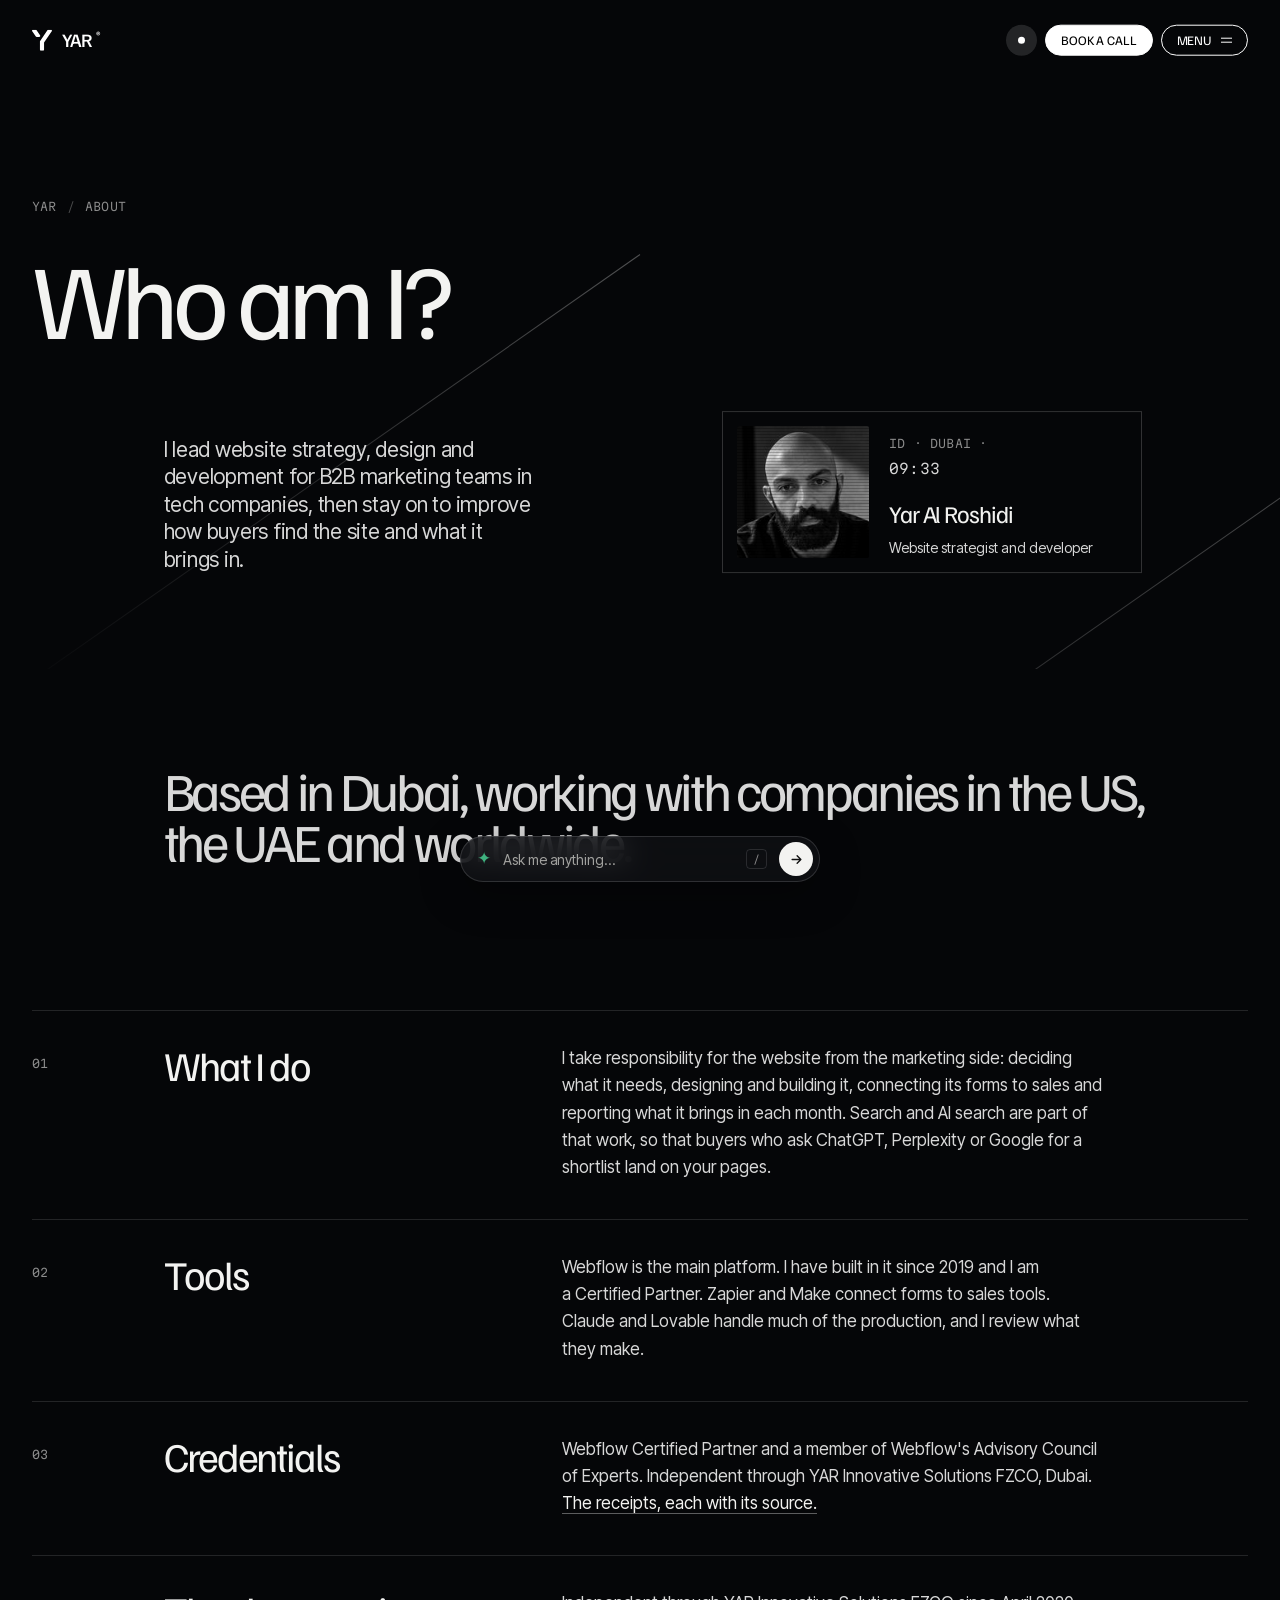
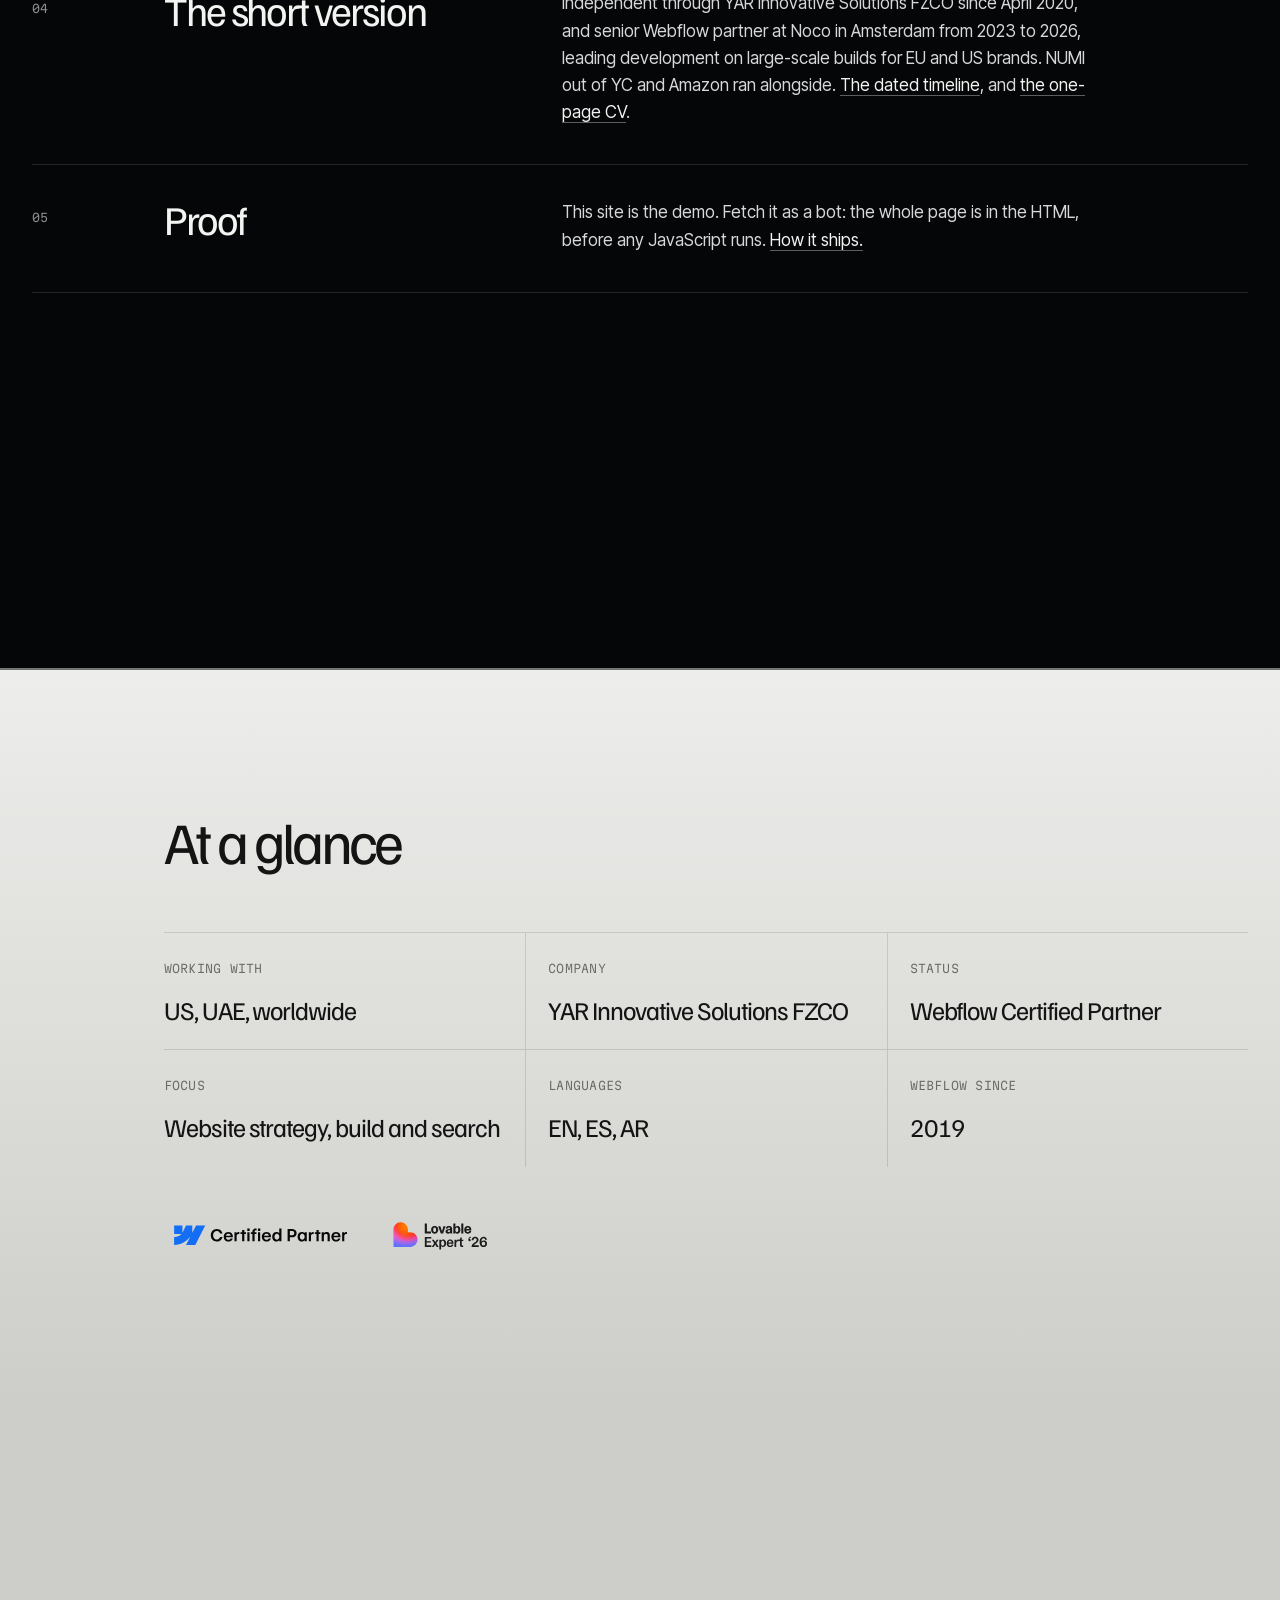
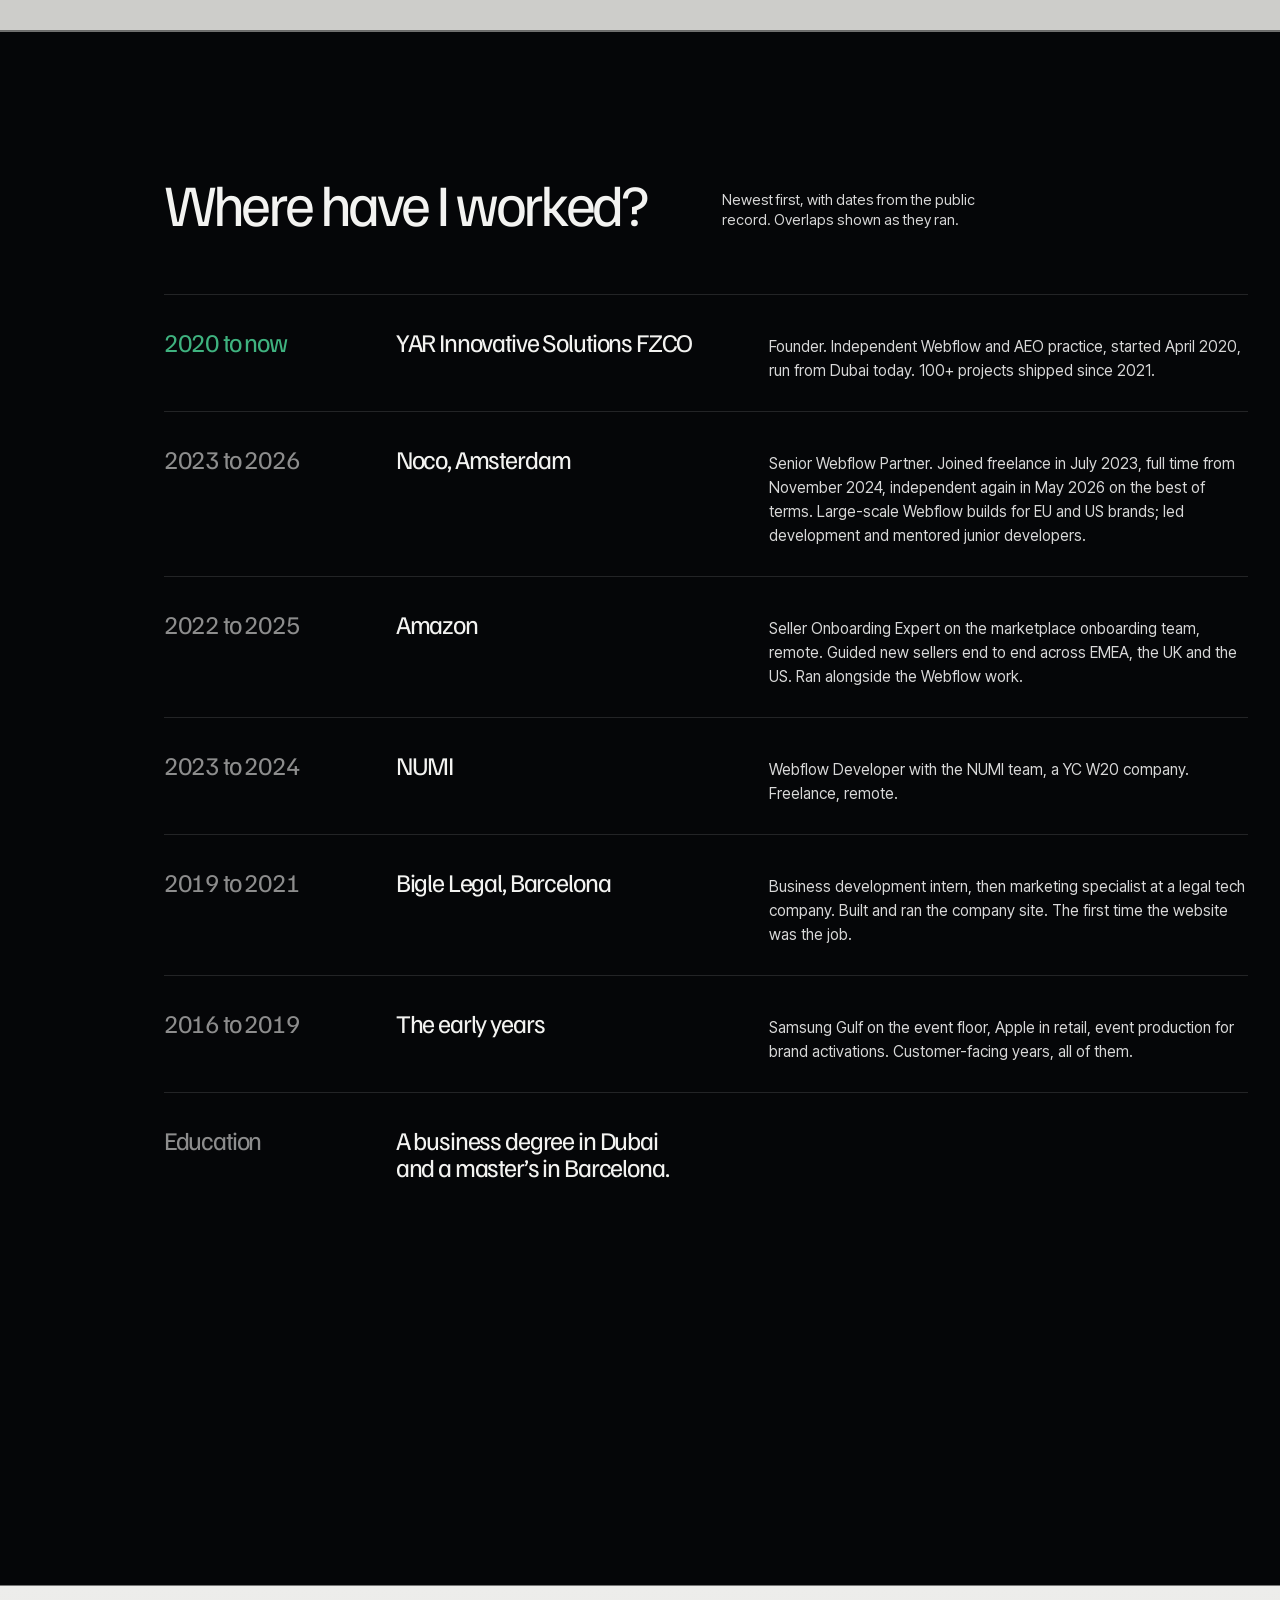
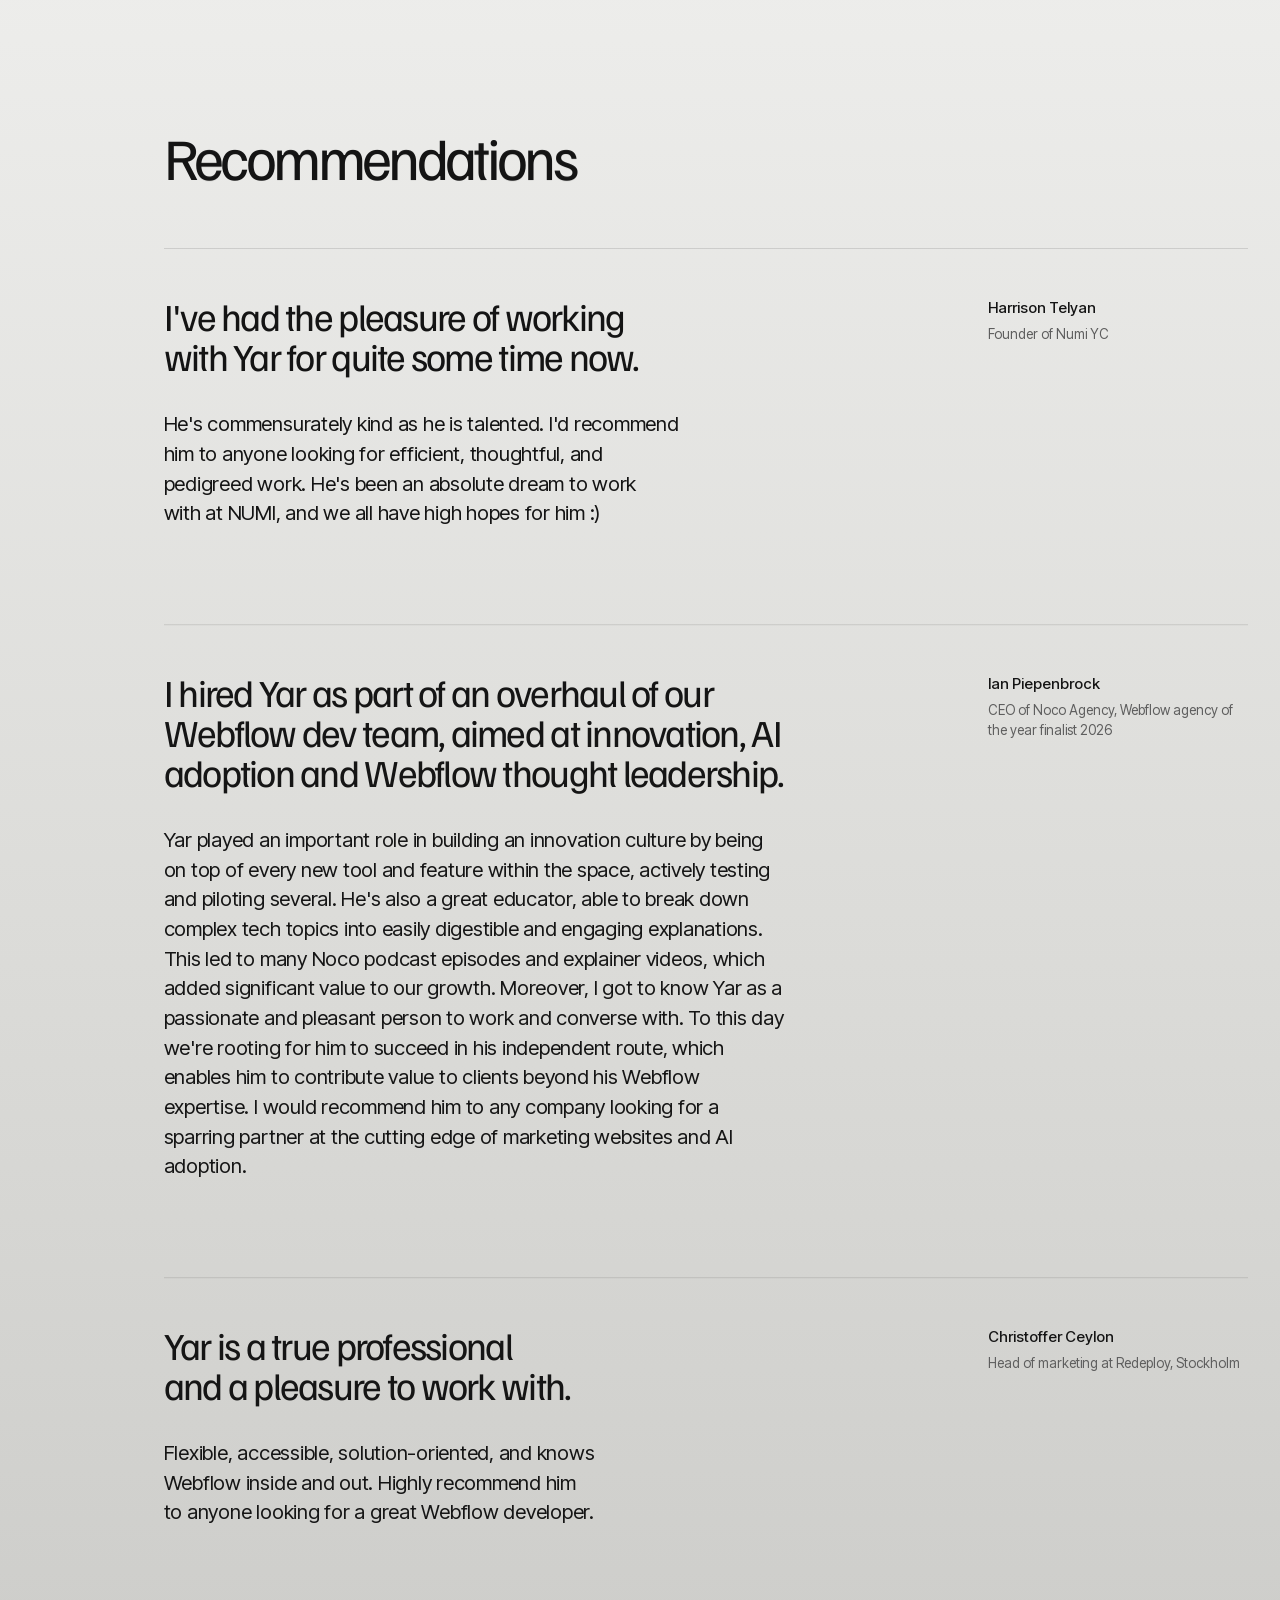
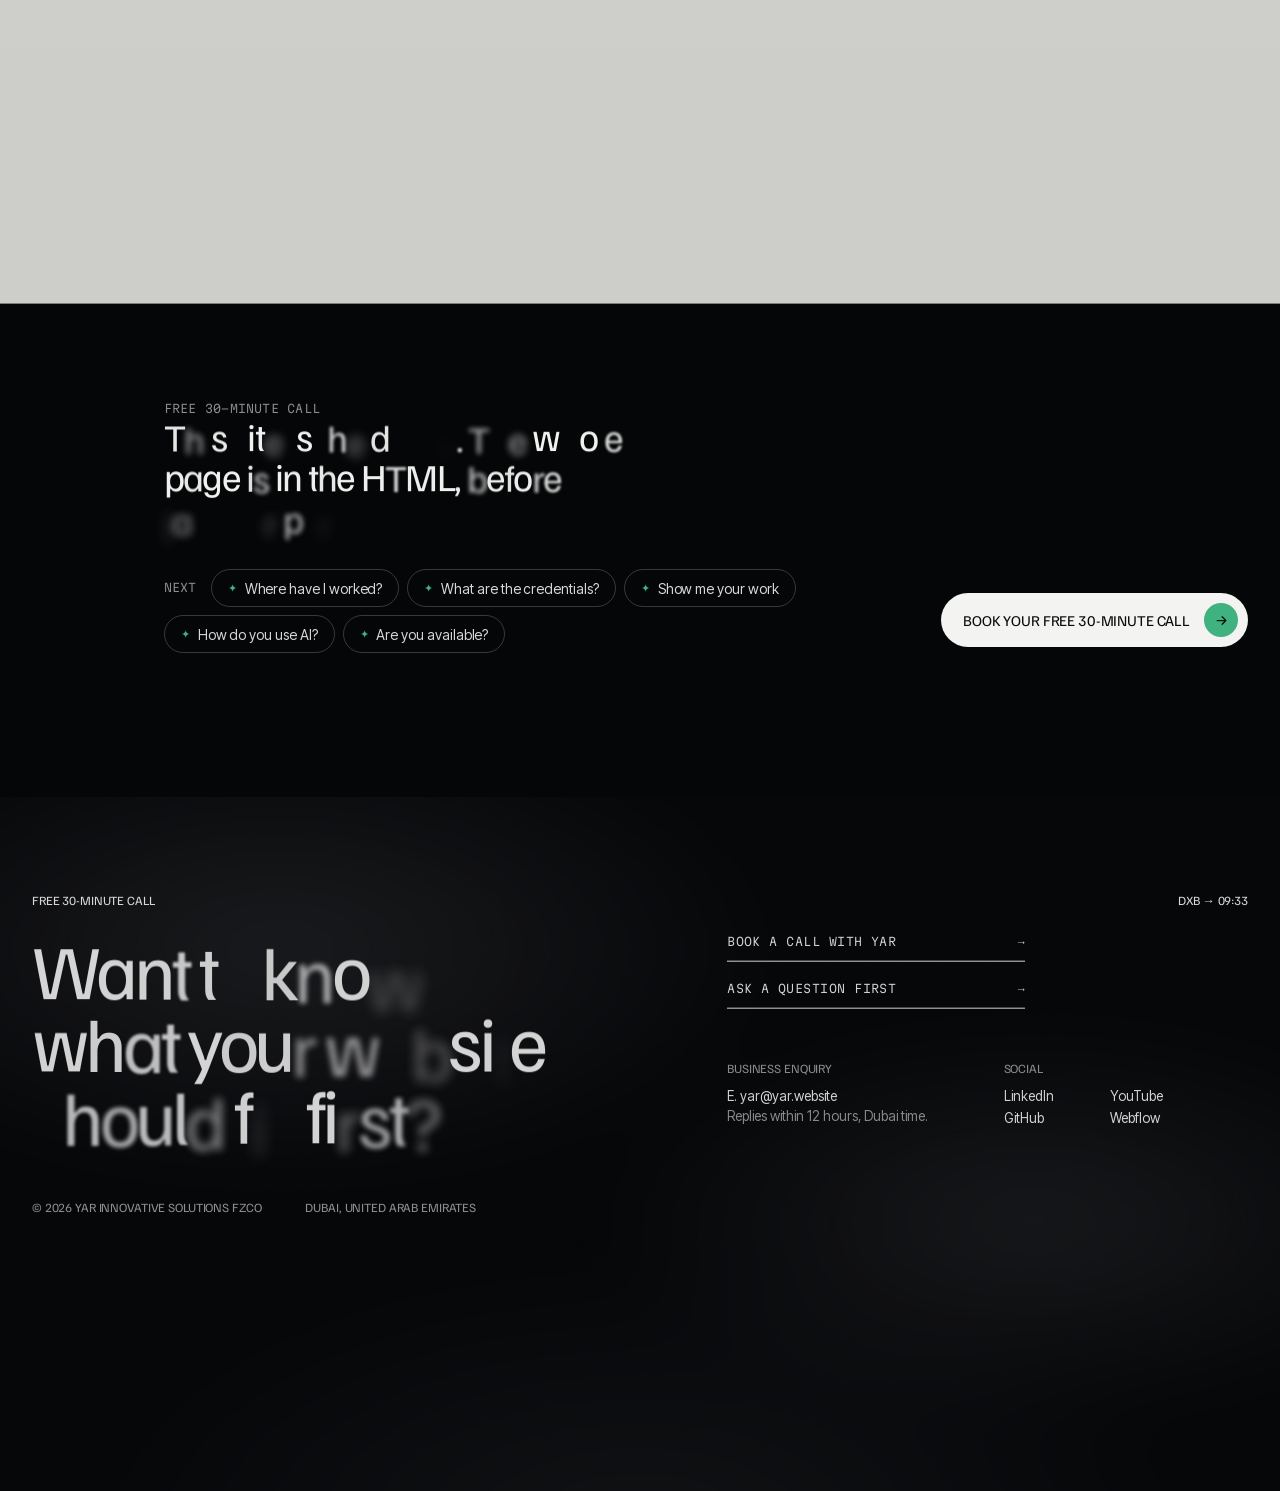
==== about.html @ 3349b5d5 "Inner page redesign mock-ups preview (noindex)" ====
<!doctype html>
<html lang="en">
<head>
<meta charset="utf-8">
<meta name="robots" content="noindex, nofollow">
<meta name="viewport" content="width=device-width, initial-scale=1, viewport-fit=cover">
<meta name="theme-color" content="#050608"><meta name="color-scheme" content="dark">
<title>About · Yar (design mock-up)</title>
<meta name="description" content="Website strategy, design and development for B2B marketing teams in tech companies.">
<link rel="icon" href="assets/brand/mark-y.svg" type="image/svg+xml">
<link rel="apple-touch-icon" href="assets/brand/apple-touch-icon.png">
<script>document.documentElement.classList.add('js');if(/static/.test(location.search)||matchMedia('(prefers-reduced-motion: reduce)').matches)document.documentElement.classList.add('static')</script>
<link rel="preload" as="font" type="font/woff2" href="assets/fonts/familjen-grotesk.woff2" crossorigin>
<link rel="preload" as="font" type="font/woff2" href="assets/fonts/inter-tight-latin.woff2" crossorigin>
<link rel="stylesheet" href="assets/site.css">
</head>
<body data-nav="about">
<a class="sr" href="#main">Skip to content</a>
<div class="cur" id="cur" aria-hidden="true"><div class="bars"><i></i><i></i><i></i><i></i><i></i><i></i><i></i><i></i><i></i><i></i></div><span class="cy"><svg viewBox="0 0 160 169" aria-hidden="true"><path d="M158.983 4.29278C159.729 5.6484 160.064 7.07933 159.99 8.58556C159.915 10.0918 159.43 11.4474 158.535 12.6524L96.5582 103.027V161.092C96.5582 163.201 95.7751 165.046 94.2089 166.628C92.6427 168.209 90.8155 169 88.7272 169H71.4988C69.2614 169 67.3596 168.209 65.7934 166.628C64.2271 165.046 63.444 163.201 63.444 161.092V94.8931C63.444 93.3868 63.9661 91.8806 65.0102 90.3743L124.75 3.38904C125.496 2.33467 126.428 1.50624 127.547 0.903743C128.666 0.301247 129.896 0 131.239 0H152.047C153.539 0 154.918 0.376559 156.186 1.12968C157.454 1.8828 158.386 2.93717 158.983 4.29278ZM64.7865 53.9987C64.1898 55.3543 63.2576 56.4087 61.9897 57.1618C60.7218 57.9149 59.342 58.2914 57.8504 58.2914H37.0422C34.3572 58.2914 32.1198 57.1618 30.3298 54.9024L1.24303 12.6524C0.49721 11.4474 0.0870118 10.0918 0.0124303 8.58556C-0.0621513 7.07933 0.198884 5.6484 0.795536 4.29278C1.39219 2.93717 2.32446 1.8828 3.59234 1.12968C4.86023 0.376559 6.23999 0 7.73162 0H28.7636C31.2994 0 33.4622 1.12968 35.2522 3.38904L64.339 45.639C65.0848 46.844 65.495 48.1996 65.5696 49.7059C65.6442 51.2121 65.3832 52.6431 64.7865 53.9987Z" fill="currentColor"/></svg></span><span class="cl">Yar · Dubai</span><span class="cl cr">About</span></div>
<header class="hdr">
  <a class="logo" href="https://yaroshidi.github.io/yar-trionn-preview/" aria-label="Yar, home"><svg viewBox="0 0 160 169" aria-hidden="true"><path d="M158.983 4.29278C159.729 5.6484 160.064 7.07933 159.99 8.58556C159.915 10.0918 159.43 11.4474 158.535 12.6524L96.5582 103.027V161.092C96.5582 163.201 95.7751 165.046 94.2089 166.628C92.6427 168.209 90.8155 169 88.7272 169H71.4988C69.2614 169 67.3596 168.209 65.7934 166.628C64.2271 165.046 63.444 163.201 63.444 161.092V94.8931C63.444 93.3868 63.9661 91.8806 65.0102 90.3743L124.75 3.38904C125.496 2.33467 126.428 1.50624 127.547 0.903743C128.666 0.301247 129.896 0 131.239 0H152.047C153.539 0 154.918 0.376559 156.186 1.12968C157.454 1.8828 158.386 2.93717 158.983 4.29278ZM64.7865 53.9987C64.1898 55.3543 63.2576 56.4087 61.9897 57.1618C60.7218 57.9149 59.342 58.2914 57.8504 58.2914H37.0422C34.3572 58.2914 32.1198 57.1618 30.3298 54.9024L1.24303 12.6524C0.49721 11.4474 0.0870118 10.0918 0.0124303 8.58556C-0.0621513 7.07933 0.198884 5.6484 0.795536 4.29278C1.39219 2.93717 2.32446 1.8828 3.59234 1.12968C4.86023 0.376559 6.23999 0 7.73162 0H28.7636C31.2994 0 33.4622 1.12968 35.2522 3.38904L64.339 45.639C65.0848 46.844 65.495 48.1996 65.5696 49.7059C65.6442 51.2121 65.3832 52.6431 64.7865 53.9987Z" fill="currentColor"/></svg>YAR<sup>®</sup></a>
  <div class="hdr-r">
    <span class="dotchip" title="Taking new projects" aria-hidden="true"><i></i></span>
    <a class="pill fill" href="https://cal.com/yaroshidi/discovery">Book a call</a>
    <button class="pill" id="menuBtn" aria-expanded="false" aria-controls="menu">Menu <span class="bars"><i></i><i></i></span></button>
  </div>
</header>
<div class="veil" id="veil"></div>
<aside class="menu" id="menu" aria-label="Menu">
  <div class="close"><button class="pill" id="menuClose">Close ✕</button></div>
  <div>
    <nav>
      <a data-k="home" href="https://yaroshidi.github.io/yar-trionn-preview/">Home</a>
      <a data-k="services" href="services.html">Services</a>
      <a data-k="projects" href="projects.html">Projects</a>
      <a data-k="aeo" href="https://yar.website/aeo">AEO</a>
      <a data-k="about" href="about.html">About</a>
    </nav>
    <a class="chip" href="answers.html" data-ask-open><span class="star">✦</span>&nbsp; Ask Yar a question</a>
  </div>
  <div class="meta">
    <div><div class="cap">Business enquiry</div><a href="mailto:yar@yar.website">E.&nbsp;&nbsp; yar@yar.website</a><br><a href="https://cal.com/yaroshidi/discovery">C.&nbsp;&nbsp; Book your free 30-minute call</a></div>
    <div><div class="cap">Social</div><div class="soc"><a href="https://www.linkedin.com/in/yaroshidi/">LinkedIn</a><a href="https://www.youtube.com/@yaroshidi">YouTube</a><a href="https://github.com/yaroshidi">GitHub</a><a href="https://webflow.com/@yar">Webflow</a></div></div>
  </div>
</aside>
<main id="main">
<section class="phero ab-hero"><div class="bg" aria-hidden="true"><span class="streak" style="top:38%;left:-10%;width:60%"></span><span class="streak" style="top:61%;left:30%;width:80%"></span></div><nav class="crumb mono intro-rv" aria-label="Breadcrumb"><a href="https://yaroshidi.github.io/yar-trionn-preview/">Yar</a><i>/</i><span>About</span></nav><h1 class="display">Who am I?</h1><div class="row"><p class="lead intro-rv">I lead website strategy, design and development for B2B marketing teams in tech companies, then stay on to improve how buyers find the site and what it brings in.</p><div class="intro-rv"><div class="id"><div class="ph-img"><img src="assets/brand/portrait.jpg" alt="Yar Al Roshidi" width="160" height="160"></div><div><p class="mono">ID · Dubai · <span data-clock>--:--</span></p><b>Yar Al Roshidi</b><span>Website strategist and developer</span></div></div></div></div></section><section class="ab-stmt"><p class="statement display">Based in Dubai, working with companies in the US, the UAE and worldwide.</p></section>
<section class="rows"><div class="r rv"><span class="mono">01</span><h2>What I do</h2><p>I take responsibility for the website from the marketing side: deciding what it needs, designing and building it, connecting its forms to sales and reporting what it brings in each month. Search and AI search are part of that work, so that buyers who ask ChatGPT, Perplexity or Google for a shortlist land on your pages.</p></div><div class="r rv"><span class="mono">02</span><h2>Tools</h2><p>Webflow is the main platform. I have built in it since 2019 and I am a Certified Partner. Zapier and Make connect forms to sales tools. Claude and Lovable handle much of the production, and I review what they make.</p></div><div class="r rv"><span class="mono">03</span><h2>Credentials</h2><p>Webflow Certified Partner and a member of Webflow's Advisory Council of Experts. Independent through YAR Innovative Solutions FZCO, Dubai. <a class="inl" href="https://yar.website/about/credentials">The receipts, each with its source.</a></p></div><div class="r rv"><span class="mono">04</span><h2>The short version</h2><p>Independent through YAR Innovative Solutions FZCO since April 2020, and senior Webflow partner at Noco in Amsterdam from 2023 to 2026, leading development on large-scale builds for EU and US brands. NUMI out of YC and Amazon ran alongside. <a class="inl" href="https://yar.website/about/experience">The dated timeline</a>, and <a class="inl" href="https://yar.website/cv">the one-page CV</a>.</p></div><div class="r rv"><span class="mono">05</span><h2>Proof</h2><p>This site is the demo. Fetch it as a bot: the whole page is in the HTML, before any JavaScript runs. <a class="inl" href="https://yar.website/resources/static-html-from-a-react-host">How it ships.</a></p></div></section>
<div class="blinds" aria-hidden="true" style="--from:#050608;--to:#EDEDEB"><i style="height:8.3333%"></i><i style="height:8.3333%"></i><i style="height:8.3333%"></i><i style="height:8.3333%"></i><i style="height:8.3333%"></i><i style="height:8.3333%"></i><i style="height:8.3333%"></i><i style="height:8.3333%"></i><i style="height:8.3333%"></i><i style="height:8.3333%"></i><i style="height:8.3333%"></i><i style="height:8.3333%"></i></div>
<section class="glance light"><div class="sec-h"><h2 class="display split" style="color:var(--ink-dd)">At a glance</h2></div><div class="tbl"><div class="rv"><span class="mono">Working with</span><b>US, UAE, worldwide</b></div><div class="rv"><span class="mono">Company</span><b>YAR Innovative Solutions FZCO</b></div><div class="rv"><span class="mono">Status</span><b>Webflow Certified Partner</b></div><div class="rv"><span class="mono">Focus</span><b>Website strategy, build and search</b></div><div class="rv"><span class="mono">Languages</span><b>EN, ES, AR</b></div><div class="rv"><span class="mono">Webflow since</span><b>2019</b></div></div>
 <div class="badges rv" style="margin-left:var(--colg)"><img src="assets/brand/webflow-certified-partner-light.svg" alt="Webflow Certified Partner"><img src="assets/brand/lovable-expert-2026-light.svg" alt="Lovable Expert 2026"></div></section>
<div class="blinds" aria-hidden="true" style="--from:#CDCDCA;--to:#050608"><i style="height:8.3333%"></i><i style="height:8.3333%"></i><i style="height:8.3333%"></i><i style="height:8.3333%"></i><i style="height:8.3333%"></i><i style="height:8.3333%"></i><i style="height:8.3333%"></i><i style="height:8.3333%"></i><i style="height:8.3333%"></i><i style="height:8.3333%"></i><i style="height:8.3333%"></i><i style="height:8.3333%"></i></div>
<section class="tl"><div class="sec-h"><h2 class="display split">Where have I worked?</h2><p class="rv">Newest first, with dates from the public record. Overlaps shown as they ran.</p></div><ol><li class="now rv"><span class="yr">2020 to now</span><h3>YAR Innovative Solutions FZCO</h3><p>Founder. Independent Webflow and AEO practice, started April 2020, run from Dubai today. 100+ projects shipped since 2021.</p></li><li class="rv"><span class="yr">2023 to 2026</span><h3>Noco, Amsterdam</h3><p>Senior Webflow Partner. Joined freelance in July 2023, full time from November 2024, independent again in May 2026 on the best of terms. Large-scale Webflow builds for EU and US brands; led development and mentored junior developers.</p></li><li class="rv"><span class="yr">2022 to 2025</span><h3>Amazon</h3><p>Seller Onboarding Expert on the marketplace onboarding team, remote. Guided new sellers end to end across EMEA, the UK and the US. Ran alongside the Webflow work.</p></li><li class="rv"><span class="yr">2023 to 2024</span><h3>NUMI</h3><p>Webflow Developer with the NUMI team, a YC W20 company. Freelance, remote.</p></li><li class="rv"><span class="yr">2019 to 2021</span><h3>Bigle Legal, Barcelona</h3><p>Business development intern, then marketing specialist at a legal tech company. Built and ran the company site. The first time the website was the job.</p></li><li class="rv"><span class="yr">2016 to 2019</span><h3>The early years</h3><p>Samsung Gulf on the event floor, Apple in retail, event production for brand activations. Customer-facing years, all of them.</p></li><li class="rv"><span class="yr">Education</span><h3>A business degree in Dubai and a master’s in Barcelona.</h3><p></p></li></ol></section>
<div class="blinds" aria-hidden="true" style="--from:#050608;--to:#EDEDEB"><i style="height:8.3333%"></i><i style="height:8.3333%"></i><i style="height:8.3333%"></i><i style="height:8.3333%"></i><i style="height:8.3333%"></i><i style="height:8.3333%"></i><i style="height:8.3333%"></i><i style="height:8.3333%"></i><i style="height:8.3333%"></i><i style="height:8.3333%"></i><i style="height:8.3333%"></i><i style="height:8.3333%"></i></div>
<section class="recs light"><div class="sec-h"><h2 class="display split" style="color:var(--ink-dd)">Recommendations</h2></div><div class="list"><figure class="rec rv"><blockquote><span class="hl">I&#x27;ve had the pleasure of working with Yar for quite some time now.</span>He&#x27;s commensurately kind as he is talented. I&#x27;d recommend him to anyone looking for efficient, thoughtful, and pedigreed work. He&#x27;s been an absolute dream to work with at NUMI, and we all have high hopes for him :)</blockquote><figcaption class="by"><b>Harrison Telyan</b><span>Founder of Numi YC</span></figcaption></figure><figure class="rec rv"><blockquote><span class="hl">I hired Yar as part of an overhaul of our Webflow dev team, aimed at innovation, AI adoption and Webflow thought leadership.</span>Yar played an important role in building an innovation culture by being on top of every new tool and feature within the space, actively testing and piloting several. He&#x27;s also a great educator, able to break down complex tech topics into easily digestible and engaging explanations. This led to many Noco podcast episodes and explainer videos, which added significant value to our growth. Moreover, I got to know Yar as a passionate and pleasant person to work and converse with. To this day we&#x27;re rooting for him to succeed in his independent route, which enables him to contribute value to clients beyond his Webflow expertise. I would recommend him to any company looking for a sparring partner at the cutting edge of marketing websites and AI adoption.</blockquote><figcaption class="by"><b>Ian Piepenbrock</b><span>CEO of Noco Agency, Webflow agency of the year finalist 2026</span></figcaption></figure><figure class="rec rv"><blockquote><span class="hl">Yar is a true professional and a pleasure to work with.</span>Flexible, accessible, solution-oriented, and knows Webflow inside and out. Highly recommend him to anyone looking for a great Webflow developer.</blockquote><figcaption class="by"><b>Christoffer Ceylon</b><span>Head of marketing at Redeploy, Stockholm</span></figcaption></figure></div></section>
<div class="blinds" aria-hidden="true" style="--from:#CDCDCA;--to:#050608"><i style="height:8.3333%"></i><i style="height:8.3333%"></i><i style="height:8.3333%"></i><i style="height:8.3333%"></i><i style="height:8.3333%"></i><i style="height:8.3333%"></i><i style="height:8.3333%"></i><i style="height:8.3333%"></i><i style="height:8.3333%"></i><i style="height:8.3333%"></i><i style="height:8.3333%"></i><i style="height:8.3333%"></i></div>
<section class="close-band">
  <div><p class="mono lbl">Free 30-minute call</p><p class="big split">This site is the demo. The whole page is in the HTML, before any JavaScript runs.</p><div class="next"><div class="next-chips"><span class="mono lbl">Next</span><a class="chip2" href="https://yar.website/about/experience"><span class="star">✦</span><span class="t">Where have I worked?</span></a><a class="chip2" href="https://yar.website/about/credentials"><span class="star">✦</span><span class="t">What are the credentials?</span></a><a class="chip2" href="projects.html"><span class="star">✦</span><span class="t">Show me your work</span></a><a class="chip2" href="https://yar.website/ai"><span class="star">✦</span><span class="t">How do you use AI?</span></a><a class="chip2" href="contact.html"><span class="star">✦</span><span class="t">Are you available?</span></a></div></div></div>
  <div class="acts"><a class="btn " href="https://cal.com/yaroshidi/discovery"><span class="t">Book your free 30-minute call</span><span class="dot"><svg viewBox="0 0 24 24" fill="none" stroke="currentColor" stroke-width="2" stroke-linecap="round" stroke-linejoin="round" aria-hidden="true"><path d="M5 12h14M13 6l6 6-6 6"/></svg></span></a></div>
</section>
</main>
<footer class="foot" id="contact">
  <div class="smoke" aria-hidden="true"></div><div class="grain" aria-hidden="true"></div>
  <div class="top"><span class="cap">Free 30-minute call</span><span class="cap">DXB → <span data-clock>--:--</span></span></div>
  <div class="grid">
    <div>
      <h2 class="display split">Want to know what your website should fix first?</h2>
      <div class="left-meta cap"><span>© 2026 YAR Innovative Solutions FZCO</span><span>Dubai, United Arab Emirates</span></div>
    </div>
    <div class="right rv">
      <a class="mlink" href="https://cal.com/yaroshidi/discovery"><span class="t">Book a call with Yar</span><span class="ar">→</span></a>
      <a class="mlink" href="answers.html" data-ask-open><span class="t">Ask a question first</span><span class="ar">→</span></a>
      <div class="meta">
        <div><div class="cap">Business enquiry</div><a href="mailto:yar@yar.website">E. yar@yar.website</a><br><span style="color:var(--mute)">Replies within 12 hours, Dubai time.</span></div>
        <div><div class="cap">Social</div><div class="soc"><a href="https://www.linkedin.com/in/yaroshidi/">LinkedIn</a><a href="https://www.youtube.com/@yaroshidi">YouTube</a><a href="https://github.com/yaroshidi">GitHub</a><a href="https://webflow.com/@yar">Webflow</a></div></div>
      </div>
    </div>
  </div>
  <div class="word" aria-hidden="true" id="word">Yar.website</div>
</footer>
<div class="ask" id="ask">
  <button class="ask-pill" id="askPill" type="button" aria-label="Ask me anything" aria-expanded="false" aria-controls="askPanel" aria-keyshortcuts="/ Control+K Meta+K"><span class="star" aria-hidden="true">✦</span><span class="ph" aria-hidden="true">Ask me anything…</span><kbd aria-hidden="true">/</kbd><span class="ask-go" aria-hidden="true"><svg width="15" height="15" viewBox="0 0 24 24" fill="none" stroke="currentColor" stroke-width="2.2" stroke-linecap="round" stroke-linejoin="round"><path d="M5 12h14M13 6l6 6-6 6"/></svg></span></button>
  <section class="ask-panel" id="askPanel" role="dialog" aria-modal="true" aria-labelledby="askTitle" aria-hidden="true" inert>
    <header class="ask-head" style="--k:0"><span class="ask-mark" aria-hidden="true"><svg viewBox="0 0 160 169" aria-hidden="true"><path d="M158.983 4.29278C159.729 5.6484 160.064 7.07933 159.99 8.58556C159.915 10.0918 159.43 11.4474 158.535 12.6524L96.5582 103.027V161.092C96.5582 163.201 95.7751 165.046 94.2089 166.628C92.6427 168.209 90.8155 169 88.7272 169H71.4988C69.2614 169 67.3596 168.209 65.7934 166.628C64.2271 165.046 63.444 163.201 63.444 161.092V94.8931C63.444 93.3868 63.9661 91.8806 65.0102 90.3743L124.75 3.38904C125.496 2.33467 126.428 1.50624 127.547 0.903743C128.666 0.301247 129.896 0 131.239 0H152.047C153.539 0 154.918 0.376559 156.186 1.12968C157.454 1.8828 158.386 2.93717 158.983 4.29278ZM64.7865 53.9987C64.1898 55.3543 63.2576 56.4087 61.9897 57.1618C60.7218 57.9149 59.342 58.2914 57.8504 58.2914H37.0422C34.3572 58.2914 32.1198 57.1618 30.3298 54.9024L1.24303 12.6524C0.49721 11.4474 0.0870118 10.0918 0.0124303 8.58556C-0.0621513 7.07933 0.198884 5.6484 0.795536 4.29278C1.39219 2.93717 2.32446 1.8828 3.59234 1.12968C4.86023 0.376559 6.23999 0 7.73162 0H28.7636C31.2994 0 33.4622 1.12968 35.2522 3.38904L64.339 45.639C65.0848 46.844 65.495 48.1996 65.5696 49.7059C65.6442 51.2121 65.3832 52.6431 64.7865 53.9987Z" fill="currentColor"/></svg></span><div><h2 id="askTitle">Ask Yar</h2><p class="mono">Answers from yar.website</p></div><button class="pill" id="askClose" type="button" aria-label="Close chat">Close ✕</button></header>
    <div class="ask-log" id="askLog" role="log" aria-live="polite" aria-label="Conversation" tabindex="-1" data-lenis-prevent style="--k:1"></div>
    <form class="ask-form" id="askForm" action="https://yar.website/ask" method="get" autocomplete="off" style="--k:2"><label class="sr" for="askInput">Your question</label><input class="ask-hp" id="askHp" name="hp" type="text" tabindex="-1" autocomplete="off" aria-hidden="true"><input id="askInput" name="q" type="text" placeholder="Ask me anything…" enterkeyhint="send" maxlength="300" autocomplete="off"><button class="ask-send" type="submit" aria-label="Send question"><svg width="15" height="15" viewBox="0 0 24 24" fill="none" stroke="currentColor" stroke-width="2.2" stroke-linecap="round" stroke-linejoin="round" aria-hidden="true"><path d="M5 12h14M13 6l6 6-6 6"/></svg></button></form>
    <p class="ask-note mono" style="--k:3">Prototype · scripted answers from yar.website</p>
  </section>
</div>
<script defer src="assets/vendor/gsap.min.js"></script>
<script defer src="assets/vendor/ScrollTrigger.min.js"></script>
<script defer src="assets/vendor/lenis.min.js"></script>
<script defer src="assets/js/ask.js"></script>
<script defer src="assets/site.js"></script>
</body>
</html>
---- assets/site.css ----
@font-face{font-family:"Familjen";src:url("fonts/familjen-grotesk.woff2") format("woff2");font-weight:400 700;font-display:swap}
@font-face{font-family:"Inter Tight";src:url("fonts/inter-tight-latin.woff2") format("woff2");font-weight:100 900;font-display:swap}
@font-face{font-family:"Martian";src:url("fonts/martian-mono.woff2") format("woff2");font-weight:100 800;font-display:swap}
@font-face{font-family:"Instrument";src:url("fonts/instrument-serif-italic.woff2") format("woff2");font-style:italic;font-display:swap}

:root{
  --bg:#050608; --ink:#D8D8D8; --hi:#F3F3F1; --mute:#8D8D8D; --dim:#5A5A5A;
  --line:rgba(255,255,255,.12);
  --paper:#E4E4E2; --paper-2:#CFCFCC; --ink-d:#3F3F3F; --ink-dd:#141414; --line-d:rgba(0,0,0,.12);
  --green:#3FB27F;
  --pad:clamp(20px,2.5vw,36px);
  --f-display:"Familjen","Inter Tight",Arial,sans-serif;
  --f-body:"Inter Tight",Arial,sans-serif;
  --f-mono:"Martian",ui-monospace,monospace;
  --ease:cubic-bezier(.19,1,.22,1);
}
*{box-sizing:border-box;margin:0;padding:0}
html{background:var(--bg);color:var(--ink);font-family:var(--f-body);-webkit-font-smoothing:antialiased;-moz-osx-font-smoothing:grayscale;text-rendering:optimizeLegibility;-webkit-tap-highlight-color:transparent;scrollbar-color:#34363a var(--bg);scrollbar-width:thin}
::-webkit-scrollbar{width:8px;height:8px}::-webkit-scrollbar-track{background:var(--bg)}::-webkit-scrollbar-thumb{background:#2c2e32;border-radius:8px;border:2px solid var(--bg)}::-webkit-scrollbar-thumb:hover{background:#4a4d52}
h1,h2,h3,blockquote{text-wrap:balance}p{text-wrap:pretty}
:focus-visible{outline:2px solid var(--green);outline-offset:3px;border-radius:2px}
.light :focus-visible{outline-color:#1d7a52}
.num,.mono,#clock,.pl-count{font-variant-numeric:tabular-nums}
.sr{position:absolute;width:1px;height:1px;overflow:hidden;clip:rect(0 0 0 0);white-space:nowrap}
html.lenis,html.lenis body{height:auto}
.lenis.lenis-smooth{scroll-behavior:auto!important}
body{overflow-x:hidden}
a{color:inherit;text-decoration:none}
img,video,svg{display:block;max-width:100%}
button{font:inherit;color:inherit;background:none;border:0;cursor:pointer}
::selection{background:var(--green);color:#04130b}

/* ---------- type primitives ---------- */
.display{font-family:var(--f-display);font-weight:400;letter-spacing:-.062em;line-height:.94}
.cap{font-family:var(--f-display);font-size:12.6px;letter-spacing:-.01em;text-transform:uppercase;line-height:1.15}
.mono{font-family:var(--f-mono);font-weight:300;font-size:11.5px;letter-spacing:.02em;text-transform:uppercase}
.mlink{display:inline-flex;align-items:center;justify-content:space-between;gap:24px;min-width:228px;padding:0 0 11px;border-bottom:1px solid currentColor;font-family:var(--f-mono);font-weight:300;font-size:11.5px;letter-spacing:.04em;text-transform:uppercase;position:relative;overflow:hidden}
.mlink .t{display:inline-block;transition:transform .6s var(--ease)}
.mlink .ar{transition:transform .6s var(--ease)}
.mlink:hover .ar{transform:translateX(4px);color:var(--green)}
.mlink::after{content:"";position:absolute;left:0;bottom:-1px;height:1px;width:100%;background:var(--green);transform:scaleX(0);transform-origin:right;transition:transform .7s var(--ease)}
.mlink:hover::after{transform:scaleX(1);transform-origin:left}
.star{color:var(--green)}

/* ---------- header ---------- */
.hdr{position:fixed;inset:0 0 auto 0;z-index:50;display:flex;align-items:center;justify-content:space-between;padding:max(26px,env(safe-area-inset-top)) max(var(--pad),env(safe-area-inset-right)) 26px max(var(--pad),env(safe-area-inset-left));pointer-events:none;color:#fff;transition:color .5s var(--ease)}
.hdr.away{transform:translateY(-130%)}
.hdr>*{pointer-events:auto}
.logo{display:flex;align-items:center;gap:10px;font-family:var(--f-display);font-size:19px;letter-spacing:-.04em;font-weight:500}
.logo svg{width:20px;height:21px}
.logo sup{font-size:9px;letter-spacing:0;margin-left:-6px;transform:translateY(-6px)}
.hdr-r{display:flex;gap:8px;align-items:center}
.pill{height:31px;display:inline-flex;align-items:center;gap:10px;padding:0 15px;border-radius:999px;font-family:var(--f-display);font-size:13px;letter-spacing:-.01em;text-transform:uppercase;border:1px solid currentColor;transition:background .45s var(--ease),color .45s var(--ease),border-color .45s var(--ease),transform .3s var(--ease)}
@media (hover:hover){.pill:hover{background:rgba(255,255,255,.12)}}
.pill.fill{background:#fff;color:#000;border-color:#fff}
@media (hover:hover){.pill.fill:hover{background:#c8c8c8;border-color:#c8c8c8}}
.pill:active,.nav2 button:active,.who button:active{transform:scale(.96)}
.roll{display:inline-flex;overflow:hidden;height:1.2em;line-height:1.2em}
.roll .c{display:inline-block;white-space:pre;text-shadow:0 1.2em currentColor;transition:transform .55s var(--ease);transition-delay:calc(var(--i)*14ms)}
@media (hover:hover){a:hover .roll .c,button:hover .roll .c{transform:translateY(-1.2em)}}
:focus-visible .roll .c{transform:translateY(-1.2em)}
.hero h1 .line{overflow:visible}
.hdr.lite{color:#141414}
.hdr.lite .pill.fill{background:#141414;color:#fff;border-color:#141414}
@media (hover:hover){.hdr.lite .pill.fill:hover{background:#3d3d3d;border-color:#3d3d3d}}
@media (hover:hover){.hdr.lite .pill:hover{background:rgba(0,0,0,.07)}}
.hdr.lite .dotchip{background:rgba(0,0,0,.08)}
.hdr.lite .dotchip i{background:#141414}
.pill .bars{display:inline-grid;gap:3px}
.pill .bars i{display:block;width:11px;height:1px;background:currentColor}
.dotchip{width:31px;height:31px;border-radius:50%;display:grid;place-items:center;background:rgba(255,255,255,.12)}
.dotchip i{width:7px;height:7px;border-radius:50%;background:#fff;animation:pulse 2.4s ease-in-out infinite}
@keyframes pulse{50%{opacity:.35}}

/* ---------- menu panel ---------- */
.menu{position:fixed;top:12px;right:12px;bottom:12px;width:min(390px,calc(100vw - 24px));z-index:60;background:#F4F4F2;color:#141414;border-radius:6px;padding:96px 28px max(28px,env(safe-area-inset-bottom));display:flex;flex-direction:column;justify-content:space-between;transform:translateX(calc(100% + 24px));visibility:hidden;transition:transform .8s var(--ease),visibility 0s .8s;overflow:auto}
.menu.open{transform:none;visibility:visible;transition:transform .9s var(--ease),visibility 0s}
.menu nav a,.menu .chip,.menu .meta>div{opacity:0;transform:translateY(24px);transition:opacity .35s,transform .35s var(--ease)}
.menu.open nav a,.menu.open .chip,.menu.open .meta>div{opacity:1;transform:none;transition:opacity .7s var(--ease) calc(.18s + var(--i,0)*.055s),transform .9s var(--ease) calc(.18s + var(--i,0)*.055s)}
.menu nav a:hover{color:#000;transform:translateX(6px)!important}
.menu .close{position:absolute;top:14px;right:16px}
.menu .close .pill{border-color:#141414;color:#141414}
.menu nav a{display:block;font-family:var(--f-display);font-size:32px;letter-spacing:-.05em;line-height:1.12;color:#2a2a2a}
.menu nav a[aria-current]{color:#000}
.menu nav a[aria-current]::after{content:" ✦";font-size:.5em;vertical-align:middle;color:#1d7a52}
.menu .chip{display:inline-flex;margin-top:28px;height:31px;align-items:center;padding:0 14px;border:1px solid rgba(0,0,0,.18);border-radius:999px;font-family:var(--f-display);font-size:12.6px;text-transform:uppercase}
.menu .meta{display:grid;gap:26px;font-size:13.5px}
.menu .meta .cap{color:#6a6a6a;margin-bottom:8px}
.menu .soc{display:grid;grid-template-columns:1fr 1fr;gap:4px 0}
.veil{position:fixed;inset:0;z-index:55;background:rgba(0,0,0,.45);backdrop-filter:blur(2px);opacity:0;pointer-events:none;transition:opacity .6s}
.veil.on{opacity:1;pointer-events:auto}

/* split text */
.sw{display:inline-block;white-space:nowrap}
.sc{display:inline-block;will-change:transform,filter,opacity}
html.js:not(.static) .hero .hint,html.js:not(.static) .hero .info,html.js:not(.static) .hero .ctas,html.js:not(.static) .hdr{opacity:0}
/* blinds */
.blinds{position:relative;height:26vh;min-height:150px;display:flex;flex-direction:column;justify-content:flex-end;background:var(--from);overflow:hidden;margin:-1px 0;z-index:2}
.blinds i{display:block;flex:none;background:var(--to);transform:scaleY(0);transform-origin:var(--o,bottom)}
.static .blinds i{transform:none}
.foot{padding-top:96px!important}
.svc{position:relative;padding:150px var(--pad) 80px;overflow:hidden;background:#07080A}
.smoke{position:absolute;inset:-20%;z-index:0;background:
  radial-gradient(40% 35% at 30% 30%,rgba(120,120,125,.32),transparent 70%),
  radial-gradient(35% 30% at 72% 58%,rgba(150,150,155,.22),transparent 70%),
  radial-gradient(45% 40% at 50% 90%,rgba(90,90,95,.25),transparent 70%);filter:blur(30px);animation:drift 26s ease-in-out infinite alternate}
@keyframes drift{to{transform:translate3d(4%,-3%,0) scale(1.08)}}
.grain{position:absolute;inset:0;z-index:1;opacity:.12;mix-blend-mode:overlay;pointer-events:none;background-image:url("data:image/svg+xml;utf8,<svg xmlns='http://www.w3.org/2000/svg' width='160' height='160'><filter id='n'><feTurbulence type='fractalNoise' baseFrequency='.85' numOctaves='3' stitchTiles='stitch'/></filter><rect width='100%' height='100%' filter='url(%23n)'/></svg>")}
.svc>*{position:relative;z-index:2}
/* ---------- footer ---------- */
.foot{position:relative;padding:150px var(--pad) env(safe-area-inset-bottom);overflow:hidden;background:var(--bg)}
.foot>*:not(.smoke):not(.grain){position:relative;z-index:2}
.foot .smoke{opacity:.55}
.foot .top{display:flex;justify-content:space-between;color:var(--ink)}
.foot .grid{display:grid;grid-template-columns:1fr 1fr;margin-top:24px;gap:var(--pad)}
.foot h2{font-size:clamp(44px,6vw,86px);color:var(--ink);max-width:12.5ch}
.foot .right{padding-left:calc(62% - 50%)}
.foot .right .mlink{display:flex;width:298px;color:var(--ink);margin-bottom:18px}
.foot .meta{display:grid;grid-template-columns:1fr 1fr;gap:var(--pad);margin-top:52px;font-size:13.5px;line-height:1.55;color:var(--ink)}
.foot .meta .cap{color:var(--mute);margin-bottom:10px}
.foot .soc{display:grid;grid-template-columns:auto auto;justify-content:start;gap:2px 56px}
.foot .meta a:hover{color:var(--hi)}
.foot .left-meta{margin-top:52px;display:flex;gap:44px;color:var(--mute)}
.word{margin:96px calc(var(--pad)*-1) 0;font-family:var(--f-display);font-weight:600;text-transform:uppercase;letter-spacing:-.07em;line-height:.76;font-size:17.2vw;text-align:center;white-space:nowrap;
  background:repeating-linear-gradient(180deg,rgba(216,216,216,.55) 0 2px,transparent 2px 7px);-webkit-background-clip:text;background-clip:text;color:transparent;padding-bottom:1vw;user-select:none}

/* ---------- reveal helpers ---------- */
.rv{opacity:0;transform:translateY(28px)}
.static .rv{opacity:1;transform:none}
.static .statement .w{opacity:1}
/* ---------- Ask Yar (chat prototype) ---------- */
.ask{--w:min(440px,calc(100vw - 32px));--pw:min(360px,calc(100vw - 32px));--ph:46px;--b:max(18px,env(safe-area-inset-bottom));position:fixed;left:50%;bottom:var(--b);z-index:58;width:var(--w);transform:translateX(-50%);pointer-events:none;font-family:var(--f-body)}
.ask-pill{position:absolute;left:50%;bottom:0;width:var(--pw);height:var(--ph);display:flex;align-items:center;gap:12px;padding:0 6px 0 16px;border-radius:999px;background:rgba(16,17,20,.8);-webkit-backdrop-filter:blur(14px) saturate(1.2);backdrop-filter:blur(14px) saturate(1.2);border:1px solid rgba(255,255,255,.14);color:var(--ink);box-shadow:0 12px 40px rgba(0,0,0,.35);transform:translate(-50%,160%);opacity:0;transition:transform .9s var(--ease),opacity .5s,background .35s,border-color .35s}
.ask.shown .ask-pill{transform:translate(-50%,0);opacity:1;pointer-events:auto}
.ask-pill .ph{flex:1;text-align:left;font-size:14px;letter-spacing:-.005em;color:#a3a3a0}
.ask-pill kbd{font-family:var(--f-mono);font-weight:300;font-size:10px;line-height:1;border:1px solid var(--line);border-radius:4px;padding:4px 6px;color:var(--mute)}
.ask-go,.ask-send{flex:none;width:34px;height:34px;border-radius:50%;background:var(--hi);color:#111;display:grid;place-items:center;transition:transform .55s var(--ease),opacity .3s,background .3s}
@media (hover:hover){.ask-pill:hover{background:rgba(24,25,29,.92);border-color:rgba(255,255,255,.26)}.ask-pill:hover .ask-go{transform:rotate(-45deg)}.ask-send:not([aria-disabled=true]):hover{transform:rotate(-45deg)}}
.ask-pill:active{transform:translate(-50%,0) scale(.97)}
.ask.open .ask-pill{opacity:0;pointer-events:none;transition:opacity .25s}
.ask-panel{position:absolute;left:0;bottom:0;width:var(--w);height:min(640px,calc(100dvh - 120px));display:flex;flex-direction:column;color:var(--ink);background:radial-gradient(120% 55% at 50% -12%,rgba(63,178,127,.11),transparent 62%),#0c0d10;border:1px solid rgba(255,255,255,.1);border-radius:16px;box-shadow:0 30px 90px rgba(0,0,0,.6);
  clip-path:inset(calc(100% - var(--ph)) max(0px,calc((var(--w) - var(--pw))/2)) 0 max(0px,calc((var(--w) - var(--pw))/2)) round 23px);visibility:hidden;transition:clip-path .55s var(--ease),visibility 0s .55s}
.ask.open .ask-panel{clip-path:inset(0 0 0 0 round 16px);visibility:visible;pointer-events:auto;transition:clip-path .9s var(--ease),visibility 0s}
.ask-head,.ask-log,.ask-form,.ask-note{opacity:0;transform:translateY(10px);transition:opacity .2s,transform .2s}
.ask.open .ask-head,.ask.open .ask-log,.ask.open .ask-form,.ask.open .ask-note{opacity:1;transform:none;transition:opacity .6s var(--ease) calc(.14s + var(--k,0)*.06s),transform .9s var(--ease) calc(.14s + var(--k,0)*.06s)}
.ask-head{display:flex;align-items:center;gap:12px;padding:16px 14px 14px 18px;border-bottom:1px solid rgba(255,255,255,.08)}
.ask-mark{width:30px;height:30px;border-radius:50%;border:1px solid var(--line);display:grid;place-items:center;color:var(--hi);flex:none}.ask-mark svg{width:13px;height:13px}
.ask-head>div{flex:1;min-width:0}
.ask-head h2{font-family:var(--f-display);font-weight:400;font-size:19px;letter-spacing:-.04em;line-height:1;color:var(--hi)}
.ask-head p{margin-top:5px;font-size:9.5px;color:var(--mute)}
.ask-head .pill{color:var(--ink)}
.ask-log{position:relative;flex:1;min-height:0;overflow-y:auto;overscroll-behavior:contain;padding:8px 18px 18px;scrollbar-width:thin;scrollbar-color:#2c2e33 transparent}
.ask-log:focus-visible{outline-offset:-2px}
.ask-msg,.ask-log>.ask-row{margin-top:16px;opacity:0;transform:translateY(14px);filter:blur(6px);transition:opacity .7s var(--ease) calc(var(--i,0)*80ms),transform .9s var(--ease) calc(var(--i,0)*80ms),filter .7s var(--ease) calc(var(--i,0)*80ms)}
.ask-msg.in,.ask-log>.ask-row.in{opacity:1;transform:none;filter:none}
.ask-who{display:block;font-size:9.5px;color:var(--mute);margin-bottom:8px}
.ask-msg.me{margin-left:auto;width:fit-content;max-width:86%;padding:10px 14px;border-radius:16px 16px 4px 16px;background:var(--hi);color:#141414;font-size:14.5px;line-height:1.4;text-wrap:pretty}
.ask-body p{font-size:14.5px;line-height:1.52;color:#d9d9d6;text-wrap:pretty}
.ask-body p+p,.ask-body p+ul,.ask-body ul+p{margin-top:10px}
.ask-body ul{list-style:none}
.ask-li{position:relative;padding-left:16px;margin-top:7px;font-size:14px;line-height:1.45;color:#cfcfcc;opacity:0;transform:translateY(6px);transition:opacity .5s,transform .7s var(--ease)}.ask-li.in{opacity:1;transform:none}
.ask-li::before{content:"+";position:absolute;left:0;top:-1px;color:var(--green);font-weight:300}
.ask-row{display:flex;flex-wrap:wrap;gap:6px;margin-top:10px}
.ask-chip{display:inline-flex;align-items:center;min-height:32px;padding:6px 12px;border-radius:999px;border:1px solid rgba(255,255,255,.16);background:rgba(255,255,255,.02);font-size:12.5px;line-height:1.2;color:var(--ink);text-align:left;transition:background .35s,border-color .35s,color .35s,transform .3s var(--ease)}
@media (hover:hover){.ask-chip:hover{background:rgba(255,255,255,.08);border-color:rgba(255,255,255,.32);color:#fff}}
.ask-chip:active{transform:scale(.97)}
.ask-acts{margin-top:4px}
.ask-acts .ask-chip,.ask-sugg .ask-chip{opacity:0;transform:translateY(8px);transition:opacity .5s calc(.08s + var(--j,0)*60ms),transform .7s var(--ease) calc(.08s + var(--j,0)*60ms),background .35s,border-color .35s,color .35s}
.ask-acts.in .ask-chip,.ask-sugg.in .ask-chip{opacity:1;transform:none}
.ask-lbl{margin-top:16px;font-size:9.5px;color:var(--mute)}
.ask-ext .ask-chip{font-size:11.5px;color:#a9a9a6}
.ask-typing{display:block}
.ask-dots{display:inline-flex;gap:5px;padding:12px 14px;border-radius:14px;background:rgba(255,255,255,.06)}
.ask-dots i{width:6px;height:6px;border-radius:50%;background:#c4c4c1;opacity:.35;animation:askdot 1.1s var(--ease) infinite}
.ask-dots i:nth-child(2){animation-delay:.15s}.ask-dots i:nth-child(3){animation-delay:.3s}
@keyframes askdot{0%,60%,100%{transform:none;opacity:.35}30%{transform:translateY(-4px);opacity:1}}
.ask-form{position:relative;display:flex;align-items:center;gap:8px;margin:0 14px 10px;padding:5px 5px 5px 16px;border:1px solid rgba(255,255,255,.14);border-radius:999px;background:rgba(255,255,255,.03);transition:border-color .3s,box-shadow .3s}
.ask-form:focus-within{border-color:rgba(63,178,127,.7);box-shadow:0 0 0 3px rgba(63,178,127,.16)}
.ask-form input{flex:1;min-width:0;height:36px;background:none;border:0;outline:0;color:var(--hi);font:inherit;font-size:15px}
.ask-form input:focus-visible{outline:none}
.ask-form input::placeholder{color:#77777a}
.ask-send[aria-disabled=true]{opacity:.35}
.ask-hp{position:absolute!important;left:-9999px;width:1px;height:1px;opacity:0}
.ask-note{text-align:center;font-size:9px;color:var(--dim);padding:0 14px 12px}
@media (max-width:640px){
  .ask{left:12px;right:12px;width:auto;transform:none;--w:calc(100vw - 24px);--pw:calc(100vw - 24px);--b:max(12px,env(safe-area-inset-bottom))}
  .ask-pill{left:0;width:100%;transform:translateY(160%)}
  .ask.shown .ask-pill{transform:none}.ask-pill:active{transform:scale(.97)}
  .ask-panel{position:fixed;inset:0;width:auto;height:100dvh;border:0;border-radius:0;padding:env(safe-area-inset-top) env(safe-area-inset-right) env(safe-area-inset-bottom) env(safe-area-inset-left);
    clip-path:inset(calc(100% - var(--ph) - var(--b)) 12px var(--b) 12px round 23px)}
  .ask.open .ask-panel{clip-path:inset(0 0 0 0 round 0px)}
  .ask-head{padding-top:max(16px,env(safe-area-inset-top))}
  .ask-form input{font-size:16px}
  .ask-chip{min-height:38px}
  .ask-form{margin-bottom:8px}
}
html.ask-lock,html.ask-lock body{overflow:hidden}
html.static .ask *,html.static .ask{transition-duration:.01ms!important;transition-delay:0s!important}
@media (prefers-reduced-motion:reduce){.ask *,.ask{transition-duration:.01ms!important;transition-delay:0s!important;animation:none!important}.ask-msg,.ask-log>.ask-row{filter:none}}/* =====================================================================
   yar.website · inner-page system (extends the approved home styles)
   Tokens first, then layout primitives, then page-type modules.
   ===================================================================== */
:root{
  --t-hero:clamp(52px,8.3vw,128px);      /* page H1 */
  --t-h2:clamp(38px,4.6vw,68px);         /* section titles */
  --t-h3:clamp(22px,1.9vw,28px);         /* card/step titles */
  --t-lead:clamp(19px,1.65vw,24px);      /* ledes */
  --t-body:17px;                          /* running text */
  --t-small:14.5px;
  --s-1:8px;--s-2:16px;--s-3:24px;--s-4:32px;--s-5:48px;--s-6:64px;--s-7:96px;--s-8:144px;--s-9:192px;
  --col:8.2%;
  --colg:calc(var(--col) + var(--pad));   /* where column-2 content starts */                             /* the home page's offset column */
  --measure:66ch;
  --r:4px;
  --paper-grad:linear-gradient(180deg,#EDEDEB 0%,#DCDCD9 55%,#CDCDCA 100%);
}
body{font-size:var(--t-body);line-height:1.5}
.wrap{padding-left:var(--pad);padding-right:var(--pad)}
.off{margin-left:var(--col)}
.lbl{color:var(--mute)}
.light .lbl{color:#6a6a67}
.hair{height:1px;background:var(--line)}
.light .hair{background:var(--line-d)}
.plus{position:relative}
.plus::after{content:"+";position:absolute;top:50%;transform:translate(-50%,-52%);font-weight:200;font-size:18px;line-height:1;color:var(--mute);background:var(--bg);padding:0 6px;left:var(--x,62%)}
.light .plus::after{background:transparent;color:#777}

/* page intro curtain (short sibling of the home preloader) */
.cur{position:fixed;inset:0;z-index:100;background:#c9c9c7;display:none;pointer-events:none}
html.js:not(.static) .cur{display:block}
.cur .cy{position:absolute;left:50%;top:50%;width:46px;height:49px;margin:-24px 0 0 -23px;color:#1a1a1a}
.cur .cy svg{width:100%;height:100%}
.cur .cl{position:absolute;left:var(--pad);bottom:max(30px,env(safe-area-inset-bottom));font-family:var(--f-mono);font-weight:300;font-size:10.5px;letter-spacing:.06em;text-transform:uppercase;color:#3a3a3a}
.cur .cr{left:auto;right:var(--pad)}

/* breadcrumb / kicker row */
.crumb{display:flex;gap:10px;align-items:center;color:var(--mute)}
.crumb a:hover{color:var(--hi)}
.crumb i{font-style:normal;opacity:.5}
.light .crumb{color:#6a6a67}

/* ---------- page hero ---------- */
.phero{position:relative;padding:clamp(150px,22vh,220px) var(--pad) var(--s-7);overflow:hidden}
.phero h1{font-size:var(--t-hero);color:var(--hi);margin-top:var(--s-4)}
.phero .lead{font-size:var(--t-lead);line-height:1.3;letter-spacing:-.012em;color:var(--ink);max-width:30ch}
.phero .row{display:grid;grid-template-columns:var(--col) 1fr 1fr;gap:var(--pad);margin-top:var(--s-6);align-items:end}
.phero .row>:first-child{grid-column:2}
.phero .bg{position:absolute;inset:0;z-index:-1;pointer-events:none}
.phero .streak{position:absolute;height:1px;background:linear-gradient(90deg,transparent,rgba(216,216,216,.35));transform:rotate(-35deg);transform-origin:right}
.phero .ghost{position:absolute;right:-.06em;bottom:-.2em;font-family:var(--f-display);font-weight:500;font-size:34vw;line-height:.8;letter-spacing:-.08em;color:transparent;-webkit-text-stroke:1px rgba(255,255,255,.06);user-select:none;pointer-events:none}

/* infobox (home hero) re-used as a stat strip */
.facts4{display:grid;grid-template-columns:repeat(4,minmax(0,1fr));border:1px solid rgba(255,255,255,.18)}
.facts4>div{padding:18px 18px 20px;display:flex;flex-direction:column;gap:22px;min-height:118px;justify-content:space-between}
.facts4>div+div{border-left:1px solid rgba(255,255,255,.18)}
.facts4 b{font-family:var(--f-display);font-weight:400;font-size:clamp(26px,2.4vw,36px);letter-spacing:-.05em;line-height:1;color:var(--hi)}
.light .facts4{border-color:rgba(0,0,0,.16)}.light .facts4>div+div{border-color:rgba(0,0,0,.16)}.light .facts4 b{color:var(--ink-dd)}

/* section heads */
.sec{position:relative;padding:var(--s-8) var(--pad)}
.sec-h{display:grid;grid-template-columns:var(--col) 1fr 1fr;gap:var(--pad);align-items:end}
.sec-h h2{grid-column:2;font-size:var(--t-h2);color:var(--hi)}
.light .sec-h h2,.light h2.display{color:var(--ink-dd)}
.sec-h p{font-size:var(--t-small);line-height:1.38;max-width:30ch;color:var(--ink)}
.light .sec-h p{color:#5d5d5d}
.light{color:var(--ink-d)}
.light p{color:#4a4a48}

/* buttons */
.btn{position:relative;display:inline-flex;align-items:center;gap:14px;height:54px;padding:0 10px 0 22px;border-radius:999px;background:var(--hi);color:#0b0b0b;font-family:var(--f-display);font-size:15px;letter-spacing:-.01em;text-transform:uppercase;transition:background .45s var(--ease),transform .3s var(--ease)}
.btn .dot{width:34px;height:34px;border-radius:50%;background:var(--green);display:grid;place-items:center;color:#04130b;transition:transform .6s var(--ease)}
.btn .dot svg{width:15px;height:15px}
@media (hover:hover){.btn:hover{background:#fff}.btn:hover .dot{transform:rotate(-45deg)}}
.btn:active{transform:scale(.97)}
.light .btn{background:var(--ink-dd);color:#fff}
@media (hover:hover){.light .btn:hover{background:#000}}
.btn.line{background:transparent;color:var(--hi);border:1px solid rgba(255,255,255,.28)}
.light .btn.line{color:var(--ink-dd);border-color:rgba(0,0,0,.24)}

/* follow-up chips (the live site's "Next" row) */
.next{display:flex;flex-wrap:wrap;align-items:center;gap:8px}
.next .l{margin-right:10px;color:var(--mute)}
.chip2{display:inline-flex;align-items:center;gap:8px;height:38px;padding:0 16px;border-radius:999px;border:1px solid rgba(255,255,255,.2);font-size:14px;letter-spacing:-.005em;color:var(--ink);transition:background .35s,border-color .35s,color .35s,transform .3s var(--ease)}
.chip2 .star{font-size:11px}
@media (hover:hover){.chip2:hover{background:rgba(255,255,255,.08);border-color:rgba(255,255,255,.4);color:#fff}}
.light .chip2{border-color:rgba(0,0,0,.2);color:var(--ink-d)}
@media (hover:hover){.light .chip2:hover{background:rgba(0,0,0,.05);border-color:rgba(0,0,0,.4);color:#000}}

/* closing band shared by every page, before the footer */
.close-band{padding:var(--s-7) var(--pad) var(--s-8);display:grid;grid-template-columns:var(--col) 1fr auto;gap:var(--pad);align-items:end;border-top:1px solid var(--line)}
.close-band>div:first-child{grid-column:2}
.close-band .acts{grid-column:3;padding-bottom:6px}
.close-band p.big{font-family:var(--f-display);font-size:clamp(28px,3vw,44px);letter-spacing:-.045em;line-height:1.04;color:var(--hi);max-width:22ch}
.close-band .next{margin-top:var(--s-4)}

/* image reveal mask */
.mask{position:relative;overflow:hidden;border-radius:var(--r);background:#15161a}
.mask img,.mask video{width:100%;height:100%;object-fit:cover}
.light .mask{background:#BFBFBC}

/* quotes */
.pq{position:relative;padding-top:56px}
.pq::before{content:"\201C";position:absolute;left:-.04em;top:-8px;font-family:"Instrument",serif;font-style:italic;font-size:96px;line-height:1;color:currentColor;opacity:.3}
.pq blockquote{font-family:var(--f-display);font-size:clamp(26px,2.8vw,40px);letter-spacing:-.045em;line-height:1.06}
.pq .by{margin-top:28px;display:flex;align-items:center;gap:14px}
.pq .by .mk{width:40px;height:40px;border-radius:3px;background:#141414;color:#e8e8e6;display:grid;place-items:center;flex:none}
.pq .by .mk svg{width:14px}
.pq .by b{display:block;font-weight:500;font-size:14px}
.pq .by span{font-size:12.5px;opacity:.7}

/* =====================  SERVICES  ===================== */
.svc-hero .ghost{bottom:-.18em}
.parts{display:grid;grid-template-columns:var(--col) minmax(0,.9fr) minmax(0,1.5fr);gap:var(--pad);padding:var(--s-6) var(--pad) var(--s-8)}
.parts .idx{grid-column:2;position:sticky;top:120px;align-self:start}
.parts .idx ol{list-style:none;margin-top:var(--s-4);border-top:1px solid var(--line)}
.parts .idx li a{display:grid;grid-template-columns:40px 1fr auto;gap:8px;align-items:center;padding:13px 0;border-bottom:1px solid var(--line);font-size:15px;color:var(--mute);transition:color .4s,padding .5s var(--ease)}
.parts .idx li a .n{font-family:var(--f-mono);font-size:10.5px}
.parts .idx li a .bar{width:0;height:1px;background:var(--green);transition:width .7s var(--ease)}
.parts .idx li.on a{color:var(--hi);padding-left:6px}
.parts .idx li.on a .bar{width:28px}
@media (hover:hover){.parts .idx li a:hover{color:var(--hi)}}
.parts .idx .note{margin-top:var(--s-4);font-size:var(--t-small);line-height:1.4;color:var(--ink);max-width:30ch}
.part{padding:0 0 var(--s-6);margin-bottom:var(--s-6);border-bottom:1px solid var(--line);position:relative}
.part:last-child{border-bottom:0;margin-bottom:0}
.part .top{display:flex;justify-content:space-between;align-items:baseline;color:var(--mute)}
.part .num{font-family:var(--f-display);font-size:clamp(90px,10vw,150px);line-height:.8;letter-spacing:-.08em;color:transparent;-webkit-text-stroke:1px rgba(243,243,241,.28);margin-top:var(--s-3)}
.part h2{margin-top:var(--s-4);font-size:clamp(32px,3.4vw,52px);color:var(--hi);max-width:16ch}
.part p{margin-top:var(--s-3);font-size:var(--t-body);line-height:1.6;color:var(--ink);max-width:58ch}
.part .who{margin-top:var(--s-3);display:inline-flex;gap:10px;align-items:center;color:var(--green)}
.scope{padding:var(--s-8) var(--pad)}
.scope .in{display:grid;grid-template-columns:var(--col) 1fr 1fr;gap:var(--pad)}
.scope h2{grid-column:2;font-size:var(--t-h2);color:var(--ink-dd)}
.scope .x{display:grid;gap:14px;align-content:start}
.scope .x div{display:flex;gap:14px;align-items:baseline;padding:18px 0;border-bottom:1px solid var(--line-d);font-family:var(--f-display);font-size:clamp(22px,2vw,30px);letter-spacing:-.04em;color:var(--ink-dd)}
.scope .x div s{text-decoration-thickness:1px;text-decoration-color:rgba(0,0,0,.45)}
.scope .x div span.mono{color:#6a6a67}
.scope .fine{grid-column:3;margin-top:var(--s-3);font-size:var(--t-small);line-height:1.45;color:#4a4a48;max-width:44ch}
.svc-quote{padding:var(--s-8) var(--pad)}
.svc-quote .in{display:grid;grid-template-columns:var(--col) 1fr;gap:var(--pad)}
.svc-quote .pq{grid-column:2;color:var(--ink-dd);max-width:24em}

/* =====================  PRICING  ===================== */
.pr-hero .figure{font-family:var(--f-display);font-weight:400;font-size:clamp(84px,15vw,236px);letter-spacing:-.075em;line-height:.8;color:var(--hi);white-space:nowrap}
.pr-hero .figure sup{font-size:.28em;letter-spacing:-.02em;vertical-align:top;margin-right:.08em;color:var(--mute);position:relative;top:.2em}
.pr-hero .from{display:block;margin-bottom:14px;color:var(--mute)}
.bill{padding:var(--s-7) var(--pad) var(--s-8)}
.bill .in{display:grid;grid-template-columns:var(--col) 1fr 1fr;gap:var(--pad)}
.bill h2{grid-column:2;font-size:var(--t-h2);color:var(--hi)}
.bill p{font-size:var(--t-lead);line-height:1.32;letter-spacing:-.012em;color:var(--ink);max-width:28ch}
.track{margin:var(--s-7) 0 0 var(--colg);display:grid;grid-template-columns:2fr 4fr 3.2fr;border-top:1px solid var(--line)}
.track>div{position:relative;padding:22px 22px 0 0}
.track>div+div{padding-left:22px;border-left:1px solid var(--line)}
.track>div::before{content:"";position:absolute;left:0;right:0;top:-1px;height:1px;background:var(--hi);transform:scaleX(var(--p,1));transform-origin:left}
.track>div:last-child::before{background:linear-gradient(90deg,var(--green),transparent)}
.track .mono{color:var(--mute)}
.track>div:last-child .mono{color:var(--green)}
.track b{display:block;margin-top:14px;font-family:var(--f-display);font-weight:400;font-size:clamp(20px,1.8vw,26px);letter-spacing:-.04em;line-height:1.08;color:var(--hi);max-width:18ch}
.track .tag{display:inline-block;margin-top:16px;font-family:var(--f-mono);font-weight:300;font-size:10px;letter-spacing:.04em;text-transform:uppercase;color:var(--mute);border:1px solid var(--line);border-radius:999px;padding:5px 9px}
.tiers{display:grid;grid-template-columns:calc(var(--colg) - 18px) 1fr 1fr;gap:18px;padding:var(--s-8) var(--pad) var(--s-7)}
.tier{position:relative;border-radius:6px;padding:28px 28px 32px;min-height:520px;display:flex;flex-direction:column;overflow:hidden;isolation:isolate}
.tier:first-of-type{grid-column:2}
.tier.a{background:#0B0C0F;color:var(--ink)}
.tier.a::before{content:"";position:absolute;inset:0;z-index:-1;background:radial-gradient(110% 60% at 50% 115%,rgba(63,178,127,.3),transparent 62%)}
.tier.b{background:#F7F7F5;color:var(--ink-d);box-shadow:0 30px 60px -40px rgba(0,0,0,.35)}
.tier .tt{display:flex;justify-content:space-between;align-items:center}
.tier .badge{font-family:var(--f-mono);font-weight:300;font-size:10px;letter-spacing:.04em;text-transform:uppercase;border:1px solid currentColor;border-radius:999px;padding:5px 9px;opacity:.75}
.tier h3{margin-top:56px;font-family:var(--f-display);font-weight:400;font-size:28px;letter-spacing:-.045em}
.tier .amt{margin-top:12px;font-family:var(--f-display);font-weight:400;font-size:clamp(46px,4.6vw,72px);letter-spacing:-.065em;line-height:.9}
.tier.a .amt{color:var(--hi)}
.tier.b .amt{color:var(--ink-dd);font-size:clamp(34px,3.2vw,48px);line-height:1}
.tier .amt small{display:block;margin-top:16px;line-height:1.3;font-family:var(--f-mono);font-weight:300;font-size:10.5px;letter-spacing:.04em;text-transform:uppercase;margin-bottom:12px;opacity:.6}
.tier ul{list-style:none;margin-top:auto;padding-top:48px;border-bottom:1px solid currentColor;border-color:inherit}
.tier li{display:flex;gap:14px;align-items:baseline;padding:14px 0;border-top:1px solid rgba(255,255,255,.12);font-size:15.5px;line-height:1.35}
.tier.b li{border-top-color:rgba(0,0,0,.12)}
.tier li::before{content:"+";font-weight:200;color:var(--green)}
.tier.b li::before{color:#1d7a52}
.tiers .foot-note{grid-column:2 / span 2;display:flex;justify-content:space-between;margin-top:10px;color:#6a6a67}
.incl{padding:var(--s-7) var(--pad) var(--s-8)}
.incl .grid{display:grid;margin-left:var(--colg);grid-template-columns:repeat(4,minmax(0,1fr));margin-top:var(--s-6);border-top:1px solid var(--line-d)}
.incl .grid>div{grid-column:auto;padding:28px 24px 34px 0;border-bottom:1px solid var(--line-d)}
.incl .grid>div+div{padding-left:24px;border-left:1px solid var(--line-d)}
.incl .grid .mono{color:#6a6a67}
.incl .grid h3{margin-top:44px;font-family:var(--f-display);font-weight:400;font-size:24px;letter-spacing:-.04em;line-height:1.05;color:var(--ink-dd)}
.factors{padding:var(--s-8) var(--pad)}
.factors .in{display:grid;grid-template-columns:var(--col) 1fr 1fr;gap:var(--pad)}
.factors h2{grid-column:2;font-size:var(--t-h2);color:var(--hi)}
.factors ol{list-style:none;counter-reset:f;grid-column:3}
.factors li{counter-increment:f;display:grid;grid-template-columns:44px 1fr;gap:10px;padding:20px 0;border-bottom:1px solid var(--line);font-family:var(--f-display);font-size:clamp(20px,1.8vw,26px);letter-spacing:-.035em;line-height:1.15;color:var(--hi)}
.factors li:first-child{border-top:1px solid var(--line)}
.factors li::before{content:counter(f,decimal-leading-zero);font-family:var(--f-mono);font-weight:300;font-size:10.5px;color:var(--mute);padding-top:6px}
.factors .out{grid-column:3;margin-top:var(--s-4);font-size:var(--t-small);color:var(--mute);line-height:1.45}

/* =====================  PROJECTS  ===================== */
.pj-hero .count{font-family:var(--f-display);font-size:clamp(84px,12vw,190px);letter-spacing:-.08em;line-height:.8;color:transparent;-webkit-text-stroke:1px rgba(243,243,241,.35)}
.pgrid{display:grid;grid-template-columns:repeat(12,minmax(0,1fr));gap:var(--s-7) 18px;padding:var(--s-8) var(--pad) var(--s-7)}
.pcard{display:block;position:relative}
.pcard:nth-child(1){grid-column:1 / span 7}
.pcard:nth-child(2){grid-column:9 / span 4;margin-top:var(--s-9)}
.pcard:nth-child(3){grid-column:2 / span 5}
.pcard:nth-child(4){grid-column:7 / span 6;margin-top:var(--s-7)}
.pcard:nth-child(5){grid-column:1 / span 6}
.pcard:nth-child(6){grid-column:8 / span 5;margin-top:var(--s-8)}
.pcard .mask{aspect-ratio:900/472}
.pcard .mask img{transition:transform 1.2s var(--ease)}
@media (hover:hover){.pcard:hover .mask img{transform:scale(1.045)}}
.pcard .meta{display:flex;justify-content:space-between;margin-top:16px;color:#5d5d5d}
.pcard h3{margin-top:10px;font-family:var(--f-display);font-weight:400;font-size:clamp(30px,2.8vw,42px);letter-spacing:-.05em;line-height:1;color:var(--ink-dd);display:flex;align-items:center;gap:14px}
.pcard h3 .ar{font-family:var(--f-body);font-weight:200;font-size:.6em;transform:translateX(-8px);opacity:0;transition:transform .6s var(--ease),opacity .4s}
@media (hover:hover){.pcard:hover h3 .ar{transform:none;opacity:1}}
.pcard p{margin-top:10px;font-size:15px;line-height:1.4;max-width:40ch;color:#555}
.pcard .tag{position:absolute;top:12px;left:12px;z-index:2;font-family:var(--f-mono);font-size:10px;letter-spacing:.04em;text-transform:uppercase;color:#fff;background:rgba(0,0,0,.42);backdrop-filter:blur(6px);padding:5px 8px;border-radius:2px}
.plist{padding:var(--s-7) var(--pad) var(--s-8)}
.plist .sec-h{margin-bottom:var(--s-5)}
.plist ul{list-style:none;margin-left:var(--colg);border-top:1px solid var(--line)}
.plist li{display:grid;grid-template-columns:70px minmax(0,1.2fr) minmax(0,1.4fr) minmax(0,1fr) 70px;gap:18px;align-items:center;padding:22px 0;border-bottom:1px solid var(--line);position:relative;cursor:default}
.plist li .n{font-family:var(--f-mono);font-size:10.5px;color:var(--mute)}
.plist li h3{font-family:var(--f-display);font-weight:400;font-size:clamp(24px,2.3vw,34px);letter-spacing:-.045em;line-height:1;color:var(--hi);transition:transform .6s var(--ease)}
.plist li p{font-size:14.5px;line-height:1.38;color:var(--ink)}
.plist li .c{color:var(--mute)}
.plist li .y{text-align:right;color:var(--mute)}
.plist li::after{content:"";position:absolute;left:0;bottom:-1px;height:1px;width:100%;background:var(--green);transform:scaleX(0);transform-origin:right;transition:transform .8s var(--ease)}
@media (hover:hover){.plist li:hover::after{transform:scaleX(1);transform-origin:left}.plist li:hover h3{transform:translateX(10px)}}
.peek{position:fixed;left:0;top:0;z-index:40;width:300px;aspect-ratio:900/472;border-radius:4px;overflow:hidden;pointer-events:none;opacity:0;transform:translate(-50%,-50%) scale(.85);transition:opacity .35s,transform .5s var(--ease);box-shadow:0 30px 60px rgba(0,0,0,.5)}
.peek.on{opacity:1;transform:translate(-50%,-50%) scale(1)}
.peek img{width:100%;height:100%;object-fit:cover}

/* =====================  CASE STUDY  ===================== */
.cs-hero h1{font-size:clamp(56px,10.6vw,170px);letter-spacing:-.07em;white-space:nowrap}
.cs-meta{display:grid;grid-template-columns:var(--colg) repeat(4,minmax(0,1fr));margin-top:var(--s-6);border-top:1px solid var(--line)}
.cs-meta>div{padding:18px 18px 0 0}
.cs-meta>div:nth-child(1){grid-column:2}
.cs-meta>div+div{padding-left:18px;border-left:1px solid var(--line)}
.cs-meta .mono{color:var(--mute);display:block;margin-bottom:10px}
.cs-meta b{font-weight:400;font-size:16px;color:var(--hi)}
.frame{padding:0 var(--pad) var(--s-7)}
.browser{border-radius:8px;overflow:hidden;background:#0d0e11;border:1px solid rgba(255,255,255,.1);box-shadow:0 60px 120px -60px rgba(0,0,0,.9)}
.browser .bar{display:flex;align-items:center;gap:7px;height:38px;padding:0 14px;border-bottom:1px solid rgba(255,255,255,.08)}
.browser .bar i{width:9px;height:9px;border-radius:50%;background:#2b2d32}
.browser .bar span{margin-left:14px;color:var(--mute)}
.browser .vid{position:relative;aspect-ratio:16/10;background:#BFBFBC}
.browser video,.browser img{position:absolute;inset:0;width:100%;height:100%;object-fit:cover;object-position:top}
.frame figcaption{display:grid;grid-template-columns:var(--col) 1fr;gap:var(--pad);margin-top:18px;color:var(--mute)}
.frame figcaption span{grid-column:2;font-size:13.5px;line-height:1.45;max-width:62ch;color:var(--mute)}
.built{display:grid;grid-template-columns:var(--col) minmax(0,1fr) minmax(0,1.35fr);gap:var(--pad);padding:var(--s-7) var(--pad) var(--s-8)}
.built h2{grid-column:2;font-size:var(--t-h2);color:var(--hi);position:sticky;top:120px;align-self:start}
.built .txt p{font-size:19px;line-height:1.6;color:var(--ink);max-width:56ch}
.built .txt p+p{margin-top:1.1em}
.built .txt p:first-child::first-letter{font-family:var(--f-display);float:left;font-size:4.2em;line-height:.8;padding:.05em .08em 0 0;color:var(--hi);letter-spacing:-.06em}
.built .pull{margin:var(--s-6) 0;padding:var(--s-4) 0;border-top:1px solid var(--line);border-bottom:1px solid var(--line);display:grid;grid-template-columns:1fr auto;gap:var(--pad);align-items:end}
.built .pull q{font-family:var(--f-display);font-size:clamp(28px,3vw,44px);letter-spacing:-.045em;line-height:1.04;color:var(--hi);quotes:"\201C" "\201D"}
.built .pull span{color:var(--mute);text-align:right}
.numbers{padding:var(--s-8) var(--pad)}
.numbers .flow{display:grid;grid-template-columns:var(--colg) repeat(3,minmax(0,1fr));margin-top:var(--s-6);align-items:end}
.numbers .flow>div{padding:0 24px 0 0;position:relative}
.numbers .flow>div:nth-child(1){grid-column:2}
.numbers .flow>div+div{padding-left:24px;border-left:1px solid var(--line-d)}
.numbers .flow b{display:block;font-family:var(--f-display);font-weight:400;font-size:clamp(64px,8vw,128px);letter-spacing:-.075em;line-height:.82;color:var(--ink-dd)}
.numbers .flow>div:nth-child(1) b{color:#9a9a97}
.numbers .flow span.mono{display:block;margin-top:18px;color:#5d5d5d}
.numbers .flow p{margin-top:10px;font-size:14.5px;line-height:1.38;color:#4a4a48;max-width:26ch}
.numbers .split2{display:grid;grid-template-columns:var(--col) 1fr 1fr;gap:var(--pad);margin-top:var(--s-7);padding-top:var(--s-5);border-top:1px solid var(--line-d)}
.numbers .split2>div:first-child{grid-column:2}
.numbers .split2 b{font-family:var(--f-display);font-weight:400;font-size:clamp(40px,4.4vw,64px);letter-spacing:-.06em;line-height:.9;color:var(--ink-dd)}
.numbers .split2 p{margin-top:10px;font-size:14.5px;color:#4a4a48}
.details{padding:var(--s-8) var(--pad)}
.details .in{display:grid;grid-template-columns:var(--col) minmax(0,1fr) minmax(0,1.35fr);gap:var(--pad)}
.details h2{grid-column:2;font-size:var(--t-h2);color:var(--hi)}
.details ol{list-style:none;counter-reset:d}
.details li{counter-increment:d;display:grid;grid-template-columns:44px 1fr;gap:10px;padding:26px 0;border-top:1px solid var(--line);font-size:17px;line-height:1.6;color:var(--ink)}
.details li::before{content:counter(d,decimal-leading-zero);font-family:var(--f-mono);font-weight:300;font-size:10.5px;color:var(--mute);padding-top:6px}
.result{padding:var(--s-7) var(--pad) var(--s-8)}
.result .in{display:grid;grid-template-columns:var(--col) 1fr;gap:var(--pad)}
.result .in>div{grid-column:2}
.result p.big{margin-top:var(--s-4);font-family:var(--f-display);font-size:clamp(30px,3.4vw,52px);letter-spacing:-.05em;line-height:1.02;color:var(--ink-dd);max-width:24ch}
.nextproj{display:grid;grid-template-columns:var(--col) 1fr 1fr;gap:var(--pad);padding:var(--s-7) var(--pad);border-top:1px solid var(--line);align-items:center}
.nextproj .l{grid-column:2}
.nextproj h3{margin-top:14px;font-family:var(--f-display);font-weight:400;font-size:clamp(48px,6vw,96px);letter-spacing:-.065em;line-height:.9;color:var(--hi);transition:letter-spacing .8s var(--ease)}
@media (hover:hover){.nextproj:hover h3{letter-spacing:-.045em}}
.nextproj .mask{aspect-ratio:900/472}

/* =====================  ABOUT  ===================== */
.ab-hero .id{display:grid;grid-template-columns:132px 1fr;gap:20px;align-items:end;padding:14px;border:1px solid rgba(255,255,255,.18);max-width:420px}
.ab-hero .id .ph-img{width:132px;height:132px;border-radius:2px;overflow:hidden;filter:grayscale(1) contrast(1.05);position:relative}
.ab-hero .id .ph-img::after{content:"";position:absolute;inset:0;background:repeating-linear-gradient(180deg,rgba(0,0,0,.0) 0 2px,rgba(0,0,0,.22) 2px 3px);mix-blend-mode:multiply}
.ab-hero .id .ph-img img{width:100%;height:100%;object-fit:cover}
.ab-hero .id b{display:block;font-family:var(--f-display);font-weight:400;font-size:24px;letter-spacing:-.045em;color:var(--hi)}
.ab-hero .id span{display:block;margin-top:6px;font-size:14px;color:var(--ink)}
.ab-hero .id .mono{margin-bottom:16px;color:var(--mute)}
.ab-stmt{padding:var(--s-7) var(--pad) var(--s-8)}
.ab-stmt .statement{margin-left:var(--colg);font-size:clamp(30px,4.2vw,62px);color:var(--ink);max-width:19em}
.rows{padding:0 var(--pad) var(--s-8)}
.rows .r{display:grid;grid-template-columns:var(--col) minmax(0,.8fr) minmax(0,1.3fr) 60px;gap:var(--pad);padding:34px 0 38px;border-top:1px solid var(--line);align-items:start}
.rows .r:last-child{border-bottom:1px solid var(--line)}
.rows .r .mono{grid-column:1;color:var(--mute);padding-top:10px}
.rows .r h2{font-family:var(--f-display);font-weight:400;font-size:clamp(30px,3.2vw,48px);letter-spacing:-.05em;line-height:1;color:var(--hi)}
.rows .r p{font-size:17px;line-height:1.6;color:var(--ink);max-width:54ch}
.rows .r a.inl{color:var(--hi);border-bottom:1px solid rgba(255,255,255,.35);transition:border-color .3s,color .3s}
@media (hover:hover){.rows .r a.inl:hover{color:var(--green);border-color:var(--green)}}
.glance{padding:var(--s-8) var(--pad)}
.glance .tbl{display:grid;grid-template-columns:var(--colg) repeat(3,minmax(0,1fr));margin-top:var(--s-6)}
.glance .tbl>div{padding:22px 22px 26px 0;border-top:1px solid var(--line-d)}
.glance .tbl>div:nth-child(3n+1){grid-column:2}
.glance .tbl>div:not(:nth-child(3n+1)){padding-left:22px;border-left:1px solid var(--line-d)}
.glance .tbl .mono{color:#6a6a67}
.glance .tbl b{display:block;margin-top:16px;font-family:var(--f-display);font-weight:400;font-size:clamp(22px,2vw,30px);letter-spacing:-.04em;line-height:1.05;color:var(--ink-dd)}
.glance .src{margin:var(--s-4) 0 0 var(--colg);font-size:13px;color:#6a6a67;max-width:70ch}
.tl{padding:var(--s-8) var(--pad)}
.tl ol{list-style:none;margin:var(--s-6) 0 0 var(--colg);position:relative}
.tl li{display:grid;align-items:baseline;grid-template-columns:200px minmax(0,1fr) minmax(0,1.4fr);gap:var(--pad);padding:28px 0;border-top:1px solid var(--line);position:relative}
.tl li .yr{font-family:var(--f-display);font-size:clamp(22px,2vw,30px);letter-spacing:-.045em;color:var(--mute)}
.tl li.now .yr{color:var(--green)}
.tl li h3{font-family:var(--f-display);font-weight:400;font-size:clamp(22px,2vw,30px);letter-spacing:-.045em;line-height:1.05;color:var(--hi)}
.tl li p{font-size:15.5px;line-height:1.55;color:var(--ink);max-width:52ch}
.tl li::before{content:"";position:absolute;left:0;top:-1px;height:1px;width:100%;background:var(--hi);transform:scaleX(var(--p,0));transform-origin:left}
.recs{padding:var(--s-8) var(--pad)}
.recs .list{margin:var(--s-6) 0 0 var(--colg);display:grid;gap:var(--s-7)}
.rec{display:grid;grid-template-columns:minmax(0,1fr) 260px;gap:var(--s-6);padding-top:var(--s-5);border-top:1px solid var(--line-d)}
.rec blockquote{font-size:clamp(19px,1.6vw,23px);line-height:1.45;letter-spacing:-.012em;color:var(--ink-dd);max-width:52ch}
.rec blockquote .hl{font-family:var(--f-display);display:block;font-size:clamp(28px,3vw,44px);letter-spacing:-.045em;line-height:1.04;margin-bottom:var(--s-4)}
.rec .by b{display:block;font-weight:500;font-size:15px;color:var(--ink-dd)}
.rec .by span{display:block;margin-top:4px;font-size:13.5px;color:#5d5d5d}
.badges{display:flex;gap:28px;align-items:center;margin-top:var(--s-5)}
.badges img{height:40px;width:auto}

/* =====================  ANSWER  ===================== */
.qa{padding:clamp(150px,22vh,220px) var(--pad) var(--s-7)}
.qa .grid{display:grid;grid-template-columns:var(--col) minmax(0,1fr) 300px;gap:var(--pad)}
.qa .main{grid-column:2;max-width:780px}
.qa h1{font-size:clamp(48px,6.6vw,104px);color:var(--hi);margin-top:var(--s-4)}
.qa .asker{display:flex;justify-content:flex-end;margin-top:var(--s-6)}
.qa .asker .bub{max-width:80%;padding:12px 16px;border-radius:18px 18px 4px 18px;background:var(--hi);color:#141414;font-size:15px}
.qa .reply{margin-top:var(--s-4);display:grid;grid-template-columns:40px 1fr;gap:16px}
.qa .reply .av{width:40px;height:40px;border-radius:50%;border:1px solid var(--line);display:grid;place-items:center;color:var(--hi)}
.qa .reply .av svg{width:15px}
.qa .tldr{font-family:var(--f-display);font-size:clamp(28px,3vw,44px);letter-spacing:-.045em;line-height:1.08;color:var(--hi)}
.qa .body{margin-top:var(--s-5);padding-top:var(--s-5);border-top:1px solid var(--line)}
.qa .body p{font-size:18px;line-height:1.65;color:var(--ink);max-width:var(--measure)}
.qa .body p+p{margin-top:1.1em}
.qa .kicker{margin-top:var(--s-6);padding:var(--s-5) 0;border-top:1px solid var(--line);border-bottom:1px solid var(--line);font-family:var(--f-display);font-size:clamp(30px,3.4vw,52px);letter-spacing:-.05em;line-height:1.02;color:var(--hi)}
.qa .kicker .star{font-size:.5em;vertical-align:middle;margin-right:.3em}
.qa .by{margin-top:var(--s-4);display:flex;justify-content:space-between;color:var(--mute)}
.qa aside{position:sticky;top:120px;align-self:start;padding-top:calc(var(--s-4) + 20px)}
.qa aside .box{border:1px solid var(--line);border-radius:6px;padding:18px}
.qa aside .box+.box{margin-top:14px}
.qa aside ul{list-style:none;margin-top:14px}
.qa aside li a{display:flex;justify-content:space-between;gap:12px;padding:11px 0;border-top:1px solid var(--line);font-size:14px;line-height:1.35;color:var(--ink);transition:color .3s}
.qa aside li a span{color:var(--mute);transition:transform .5s var(--ease),color .3s}
@media (hover:hover){.qa aside li a:hover{color:var(--hi)}.qa aside li a:hover span{transform:translateX(4px);color:var(--green)}}
.qa aside .ask-cta{display:flex;align-items:center;gap:10px;width:100%;margin-top:14px;padding:12px 14px;border-radius:999px;border:1px solid rgba(255,255,255,.2);font-size:14px;color:var(--ink);transition:background .3s}
@media (hover:hover){.qa aside .ask-cta:hover{background:rgba(255,255,255,.06)}}

/* =====================  ARTICLE  ===================== */
.prog{position:fixed;left:0;top:0;height:2px;width:100%;z-index:70;background:var(--green);transform:scaleX(0);transform-origin:left}
.art-hero{padding:clamp(150px,22vh,220px) var(--pad) var(--s-7)}
.art-hero .in{display:grid;grid-template-columns:var(--col) minmax(0,1fr) 300px;gap:var(--pad)}
.art-hero .in>div{grid-column:2}
.art-hero .meta{display:flex;gap:18px;flex-wrap:wrap;color:var(--mute)}
.art-hero .meta .tg{color:var(--green)}
.art-hero h1{margin-top:var(--s-4);font-size:clamp(50px,7vw,112px);color:var(--hi);max-width:12ch}
.art-hero .lead{margin-top:var(--s-5);font-size:clamp(20px,1.8vw,25px);line-height:1.38;letter-spacing:-.012em;color:var(--ink);max-width:40ch}
.art-hero .by{margin-top:var(--s-5);display:flex;align-items:center;gap:12px;color:var(--ink);font-size:14px}
.art-hero .by .face{width:36px;height:36px;border-radius:50%;overflow:hidden;filter:grayscale(1)}
.art-hero .by .face img{width:100%;height:100%;object-fit:cover}
.article{padding:var(--s-7) var(--pad) var(--s-8)}
.article .in{display:grid;grid-template-columns:var(--col) 220px minmax(0,1fr);gap:var(--pad) clamp(32px,5vw,96px)}
.toc{grid-column:2;position:sticky;top:110px;align-self:start}
.toc ol{list-style:none;margin-top:14px;border-left:1px solid var(--line-d)}
.toc li a{display:block;padding:7px 0 7px 14px;margin-left:-1px;border-left:1px solid transparent;font-size:13.5px;line-height:1.3;color:#6a6a67;transition:color .3s,border-color .3s}
.toc li.on a{color:var(--ink-dd);border-left-color:var(--ink-dd)}
@media (hover:hover){.toc li a:hover{color:var(--ink-dd)}}
.prose{max-width:var(--measure);font-size:19px;line-height:1.68;color:#2c2c2b}
.prose p{color:#2c2c2b}
.prose>*+*{margin-top:1.05em}
.prose h2{margin-top:2.4em;font-family:var(--f-display);font-weight:400;font-size:clamp(30px,2.8vw,40px);letter-spacing:-.045em;line-height:1.02;color:var(--ink-dd);scroll-margin-top:110px}
.prose h2+p{margin-top:.8em}
.prose strong{font-weight:600;color:#141414}
.prose em{font-style:italic}
.prose ul{list-style:none;padding:0}
.prose li{position:relative;padding-left:26px}
.prose li+li{margin-top:.7em}
.prose li::before{content:"+";position:absolute;left:2px;top:0;font-weight:300;color:#1d7a52}
.prose code{font-family:var(--f-mono);font-size:.74em;font-weight:400;background:rgba(0,0,0,.07);border:1px solid rgba(0,0,0,.08);border-radius:3px;padding:.12em .38em}
.prose .code{margin:2em 0;border-radius:8px;overflow:hidden;background:#0B0C0F;color:#d6d6d3;box-shadow:0 30px 60px -40px rgba(0,0,0,.6)}
.prose .code .cb{display:flex;justify-content:space-between;align-items:center;height:40px;padding:0 10px 0 16px;border-bottom:1px solid rgba(255,255,255,.08);color:var(--mute)}
.prose .code .cb button{font-family:var(--f-mono);font-weight:300;font-size:10.5px;letter-spacing:.04em;text-transform:uppercase;color:var(--ink);border:1px solid rgba(255,255,255,.16);border-radius:999px;padding:6px 11px;transition:background .3s}
@media (hover:hover){.prose .code .cb button:hover{background:rgba(255,255,255,.08)}}
.prose pre{margin:0;padding:20px 20px 22px;overflow:auto;font-family:var(--f-mono);font-weight:300;font-size:13px;line-height:1.75;tab-size:2}
.prose pre code{background:none;border:0;padding:0;font-size:inherit;color:inherit}
.prose pre .k{color:#8fd3b2}.prose pre .s{color:#e6c88f}.prose pre .c{color:#7d7d7a}
.prose blockquote.pull{margin:2.2em 0 2.2em -1px;padding:4px 0 4px 28px;border-left:2px solid #1d7a52;font-family:var(--f-display);font-size:clamp(26px,2.6vw,38px);letter-spacing:-.045em;line-height:1.1;color:var(--ink-dd)}
.prose .lede-end{margin-top:3em;padding-top:1.4em;border-top:1px solid var(--line-d);font-family:var(--f-display);font-size:clamp(24px,2.2vw,32px);letter-spacing:-.04em;line-height:1.12;color:var(--ink-dd)}
.related{margin-top:var(--s-7);padding-top:var(--s-4);border-top:1px solid var(--line-d)}
.related a{display:grid;grid-template-columns:1fr auto;gap:12px;align-items:center;padding:22px 0;border-bottom:1px solid var(--line-d);font-family:var(--f-display);font-size:clamp(22px,2vw,28px);letter-spacing:-.04em;line-height:1.05;color:var(--ink-dd);transition:padding .5s var(--ease)}
.related a span{font-family:var(--f-body);font-weight:200;transition:transform .5s var(--ease)}
@media (hover:hover){.related a:hover{padding-left:10px}.related a:hover span{transform:translateX(6px)}}
.signed{margin-top:var(--s-5);display:flex;align-items:center;gap:12px;font-size:14px;color:#4a4a48}
.signed .face{width:32px;height:32px;border-radius:50%;overflow:hidden;filter:grayscale(1)}

/* =====================  CONTACT  ===================== */
.ct-hero{min-height:100svh;display:flex;flex-direction:column;justify-content:flex-end;padding-bottom:var(--s-6)}
.ct-hero .yes{font-family:var(--f-display);font-weight:500;font-size:clamp(150px,30vw,470px);letter-spacing:-.085em;line-height:.74;color:var(--hi);margin:0 0 .09em -.04em}
.ct-hero .yes .g{color:var(--green)}
.ct-hero h1{font-size:clamp(28px,2.8vw,40px);letter-spacing:-.045em;margin:0;color:var(--ink)}
.ct-hero .top{display:flex;justify-content:space-between;align-items:flex-end;gap:var(--pad);margin-bottom:var(--s-4)}
.ct-hero .top p{font-size:var(--t-lead);line-height:1.3;max-width:24ch;color:var(--ink);text-align:right}
.status{margin-top:var(--s-5)}
.book{padding:var(--s-8) var(--pad)}
.book .in{display:grid;grid-template-columns:var(--col) minmax(0,1fr) minmax(0,1.15fr);gap:var(--pad);align-items:start}
.book .copy{grid-column:2}
.book .copy h2{font-size:var(--t-h2);color:var(--ink-dd)}
.book .copy p{margin-top:var(--s-4);font-size:18px;line-height:1.6;color:#3a3a38;max-width:44ch}
.book .copy .btn{margin-top:var(--s-5)}
.book .copy .or{margin-top:var(--s-5);padding-top:var(--s-4);border-top:1px solid var(--line-d)}
.book .copy .mail{display:inline-block;margin-top:12px;font-family:var(--f-display);font-size:clamp(30px,3.2vw,48px);letter-spacing:-.05em;line-height:1;color:var(--ink-dd);background:linear-gradient(currentColor,currentColor) 0 100%/0 1px no-repeat;transition:background-size .8s var(--ease)}
@media (hover:hover){.book .copy .mail:hover{background-size:100% 1px}}
.cal{border-radius:8px;background:#F7F7F5;box-shadow:0 40px 80px -50px rgba(0,0,0,.45);overflow:hidden;color:var(--ink-dd)}
.cal .ch{display:flex;justify-content:space-between;align-items:center;padding:16px 18px;border-bottom:1px solid var(--line-d)}
.cal .ch .who{display:flex;gap:12px;align-items:center}
.cal .ch .who .face{width:34px;height:34px;border-radius:50%;overflow:hidden;filter:grayscale(1)}
.cal .ch b{display:block;font-weight:500;font-size:14px}
.cal .ch span{font-size:12.5px;color:#666}
.cal .cb{display:grid;grid-template-columns:1.1fr 1fr;min-height:360px}
.cal .grid7{padding:18px;display:grid;grid-template-columns:repeat(7,1fr);gap:6px;align-content:start;border-right:1px solid var(--line-d)}
.cal .grid7 span{aspect-ratio:1;border-radius:4px;background:rgba(0,0,0,.045)}
.cal .grid7 span.h{background:transparent;font-family:var(--f-mono);font-size:9px;color:#888;display:grid;place-items:center;aspect-ratio:auto;padding:4px 0}
.cal .side{padding:18px;display:flex;flex-direction:column;justify-content:space-between;gap:18px}
.cal .side .slots{display:grid;gap:8px}
.cal .side .slots i{height:38px;border-radius:6px;border:1px solid var(--line-d);background:repeating-linear-gradient(90deg,rgba(0,0,0,.03) 0 10px,transparent 10px 20px)}
.cal .side p{font-size:13px;line-height:1.45;color:#555}
.cal .cf{padding:12px 18px;border-top:1px solid var(--line-d);display:flex;justify-content:space-between;color:#777}

/* =====================  ANSWERS HUB  ===================== */
.hub-hero .ghostq{position:absolute;right:var(--pad);top:120px;font-family:"Instrument",serif;font-style:italic;font-size:clamp(220px,34vw,520px);line-height:.8;color:transparent;-webkit-text-stroke:1px rgba(255,255,255,.08);pointer-events:none;user-select:none}
.filters{display:flex;flex-wrap:wrap;gap:8px;margin:0 0 var(--s-5) var(--colg)}
.filters button{height:38px;padding:0 16px;border-radius:999px;border:1px solid rgba(255,255,255,.2);font-size:14px;color:var(--ink);transition:background .35s,color .35s,border-color .35s}
.filters button sup{font-family:var(--f-mono);font-size:9px;margin-left:6px;opacity:.6}
.filters button[aria-pressed=true]{background:var(--hi);color:#111;border-color:var(--hi)}
@media (hover:hover){.filters button:not([aria-pressed=true]):hover{background:rgba(255,255,255,.08)}}
.qlist{padding:var(--s-6) var(--pad) var(--s-8)}
.qlist ol{list-style:none;margin-left:var(--colg);border-top:1px solid var(--line)}
.qlist li{border-bottom:1px solid var(--line)}
.qlist li[hidden]{display:none}
.qlist li a{display:grid;grid-template-columns:64px minmax(0,1.25fr) minmax(0,1fr) 40px;gap:var(--pad);align-items:start;padding:28px 0 30px;position:relative}
.qlist li .n{font-family:var(--f-mono);font-size:10.5px;color:var(--mute);padding-top:10px}
.qlist li h2{font-family:var(--f-display);font-weight:400;font-size:clamp(24px,2.4vw,36px);letter-spacing:-.045em;line-height:1.04;color:var(--hi);transition:transform .6s var(--ease)}
.qlist li p{font-size:15px;line-height:1.5;color:var(--mute);transition:color .4s;padding-top:4px}
.qlist li .t{display:block;margin-top:12px}
.qlist li .go{width:40px;height:40px;border-radius:50%;border:1px solid var(--line);display:grid;place-items:center;color:var(--ink);transition:background .4s,color .4s,transform .6s var(--ease),border-color .4s}
.qlist li a::after{content:"";position:absolute;left:0;bottom:-1px;height:1px;width:100%;background:var(--green);transform:scaleX(0);transform-origin:right;transition:transform .8s var(--ease)}
@media (hover:hover){.qlist li a:hover h2{transform:translateX(8px)}.qlist li a:hover p{color:var(--ink)}.qlist li a:hover .go{background:var(--hi);color:#111;border-color:var(--hi);transform:rotate(-45deg)}.qlist li a:hover::after{transform:scaleX(1);transform-origin:left}}
.notfound{margin:var(--s-6) 0 0 var(--colg);display:grid;grid-template-columns:1fr auto;gap:var(--pad);align-items:center;padding:28px;border:1px dashed rgba(255,255,255,.22);border-radius:8px}
.notfound p{font-family:var(--f-display);font-size:clamp(24px,2.4vw,34px);letter-spacing:-.045em;line-height:1.05;color:var(--hi)}

/* =====================  INDEX (mock-up hub)  ===================== */
.ix{padding:clamp(140px,20vh,200px) var(--pad) var(--s-8)}
.ix .cards{display:grid;grid-template-columns:repeat(3,minmax(0,1fr));gap:var(--s-5) 18px;margin-top:var(--s-6)}
.ix .c .mask{aspect-ratio:1440/1000;background:#111}
.ix .c img{object-fit:cover;object-position:top}
.ix .c h3{margin-top:14px;font-family:var(--f-display);font-weight:400;font-size:26px;letter-spacing:-.045em;color:var(--hi)}
.ix .c p{margin-top:6px;font-size:14px;line-height:1.4;color:var(--mute);max-width:44ch}
.ix .c .m{display:flex;gap:14px;margin-top:10px}
.ix .c .m a{color:var(--ink);border-bottom:1px solid var(--line)}

/* =====================  RESPONSIVE  ===================== */
@media (max-width:1100px){
  .qa .grid,.art-hero .in{grid-template-columns:0 minmax(0,1fr)}
  .qa aside{grid-column:2;position:static;padding-top:var(--s-5)}
  .article .in{grid-template-columns:0 180px minmax(0,1fr)}
}
@media (max-width:900px){
  :root{--col:0px;--colg:0px}
  .phero{padding:132px var(--pad) var(--s-6)}
  .phero .row{grid-template-columns:1fr;gap:var(--s-4);margin-top:var(--s-5)}
  .phero .row>:first-child{grid-column:1}
  .phero .ghost{font-size:58vw;bottom:-.1em}
  .sec,.bill,.factors,.scope,.svc-quote,.details,.numbers,.tl,.recs,.glance,.book{padding-top:var(--s-7);padding-bottom:var(--s-7)}
  .sec-h,.bill .in,.factors .in,.scope .in,.svc-quote .in,.details .in,.result .in,.built,.book .in{grid-template-columns:1fr;gap:var(--s-4)}
  .sec-h h2,.bill h2,.factors h2,.factors ol,.factors .out,.scope h2,.scope .fine,.svc-quote .pq,.details h2,.built h2,.result .in>div,.book .copy{grid-column:1}
  .facts4{grid-template-columns:1fr 1fr}
  .facts4>div:nth-child(3){border-left:0}
  .facts4>div:nth-child(n+3){border-top:1px solid rgba(255,255,255,.18)}
  .light .facts4>div:nth-child(n+3){border-top-color:rgba(0,0,0,.16)}
  .close-band{grid-template-columns:1fr;gap:var(--s-4)}
  .close-band>div,.close-band>div:first-child,.close-band .acts{grid-column:1}
  .btn{height:52px;font-size:14px}
  /* services */
  .parts{grid-template-columns:1fr;padding-top:var(--s-4)}
  .parts .idx{position:static;grid-column:1}
  .parts .idx ol{display:none}
  .part .num{font-size:96px}
  /* pricing */
  .pr-hero .figure{font-size:clamp(76px,24vw,120px)}
  .track{margin-left:0;grid-template-columns:1fr;border-top:0}
  .track>div,.track>div+div{padding:20px 0 22px;border-left:0;border-top:1px solid var(--line)}
  .tiers{grid-template-columns:1fr;padding-top:var(--s-7)}
  .tier:first-of-type{grid-column:1}
  .tier{min-height:0}
  .tier h3{margin-top:36px}
  .tiers .foot-note{grid-column:1;flex-direction:column;gap:6px}
  .incl .grid{grid-template-columns:1fr 1fr}
  .incl .grid>div:nth-child(2){grid-column:auto}
  .incl .grid>div{padding:22px 14px 26px 0!important;border-left:0!important}
  .incl .grid>div:nth-child(even){padding-left:14px!important;border-left:1px solid var(--line-d)!important}
  .incl .grid h3{margin-top:28px;font-size:20px}
  /* projects */
  .pgrid{grid-template-columns:1fr;gap:var(--s-6);padding-top:var(--s-7)}
  .pcard:nth-child(n){grid-column:1;margin-top:0}
  .plist ul{margin-left:0}
  .plist li{grid-template-columns:34px 1fr auto;gap:8px 12px;padding:20px 0}
  .plist li p{grid-column:2 / span 2}
  .plist li .c{grid-column:2}
  .plist li .y{grid-row:1;grid-column:3}
  .peek{display:none}
  /* case study */
  .cs-hero h1{font-size:clamp(44px,13.4vw,70px);white-space:normal}
  .cs-meta{grid-template-columns:1fr 1fr}
  .cs-meta>div:nth-child(1){grid-column:auto}
  .cs-meta>div{padding:16px 12px 16px 0!important;border-left:0!important}
  .cs-meta>div:nth-child(even){padding-left:14px!important;border-left:1px solid var(--line)!important}
  .cs-meta>div:nth-child(n+3){border-top:1px solid var(--line)}
  .frame figcaption{grid-template-columns:1fr}.frame figcaption span{grid-column:1}
  .built h2{position:static}
  .built .txt p{font-size:17.5px}
  .built .pull{grid-template-columns:1fr}
  .built .pull span{text-align:left}
  .numbers .flow{grid-template-columns:1fr;gap:0}
  .numbers .flow>div:nth-child(1){grid-column:1}
  .numbers .flow>div{padding:24px 0!important;border-left:0!important;border-top:1px solid var(--line-d)}
  .numbers .split2{grid-template-columns:1fr 1fr}
  .numbers .split2>div:first-child{grid-column:1}
  .nextproj{grid-template-columns:1fr}
  .nextproj .l{grid-column:1}
  /* about */
  .ab-hero .id{grid-template-columns:96px 1fr}
  .ab-hero .id .ph-img{width:96px;height:96px}
  .rows .r{grid-template-columns:1fr;gap:12px;padding:26px 0 30px}
  .rows .r .mono{padding-top:0}
  .rows .r>span:last-child{display:none}
  .glance .tbl{grid-template-columns:1fr 1fr}
  .glance .tbl>div:nth-child(n){grid-column:auto;padding:18px 12px 20px 0;border-left:0}
  .glance .tbl>div:nth-child(even){padding-left:14px;border-left:1px solid var(--line-d)}
  .tl ol{margin-left:0}
  .tl li{grid-template-columns:1fr;gap:8px}
  .recs .list{margin-left:0}
  .rec{grid-template-columns:1fr;gap:var(--s-3)}
  .badges{flex-wrap:wrap;gap:18px}
  /* answer */
  .qa{padding-top:128px}
  .qa .grid{grid-template-columns:1fr}
  .qa .main,.qa aside{grid-column:1}
  .qa .asker .bub{max-width:92%}
  .qa .reply{grid-template-columns:1fr}
  .qa .reply .av{display:none}
  .qa .body p{font-size:17px}
  /* article */
  .art-hero{padding-top:128px}
  .art-hero .in{grid-template-columns:1fr}
  .art-hero .in>div{grid-column:1}
  .article .in{grid-template-columns:1fr}
  .toc{display:none}
  .prose{font-size:17.5px;line-height:1.66}
  .prose pre{font-size:11.5px}
  .prose blockquote.pull{padding-left:18px}
  /* contact */
  .ct-hero{min-height:0;padding-top:128px}
  .ct-hero .top{flex-direction:column;align-items:flex-start}
  .ct-hero .top p{text-align:left}
  .ct-hero .yes{font-size:46vw}
  .cal .cb{grid-template-columns:1fr}
  .cal .grid7{border-right:0;border-bottom:1px solid var(--line-d)}
  /* hub */
  .filters{margin-left:0}
  .qlist ol{margin-left:0}
  .qlist li a{grid-template-columns:30px 1fr 36px;gap:10px 12px;padding:22px 0 24px}
  .qlist li p{grid-column:2;grid-row:2}
  .qlist li .go{grid-column:3;grid-row:1;width:34px;height:34px}
  .notfound{margin-left:0;grid-template-columns:1fr}
  .hub-hero .ghostq{font-size:70vw;top:90px;right:-4vw}
  .ix .cards{grid-template-columns:1fr}
}
@media (min-width:901px) and (max-width:1180px){
  .pcard h3{font-size:30px}
  .tier{padding:24px}
}
/* home responsive rules for the shared chrome */
@media (max-width:900px){
  .hdr{padding:max(18px,env(safe-area-inset-top)) var(--pad) 18px}
  .pill{height:30px;padding:0 12px;font-size:12px}
  .dotchip{display:none}
  .foot{padding-top:110px}
  .foot .grid,.foot .meta{grid-template-columns:1fr}
  .foot .right{padding-left:0;margin-top:28px}
  .foot .right .mlink{width:100%}
  .foot .left-meta{flex-direction:column;gap:6px}
  .word{font-size:17.2vw;margin-top:64px}
  .menu{top:8px;right:8px;bottom:8px;left:8px;width:auto;padding-top:84px}
  .menu nav a{font-size:38px}
  .blinds{height:18vh;min-height:110px}
}
@media (pointer:coarse){
  .mlink{padding-top:16px}
  .foot .meta a,.foot .soc a,.menu .meta a,.menu .soc a{display:inline-flex;align-items:center;min-height:40px}
  .logo{padding:10px 0;margin:-10px 0}
  .hdr .pill{position:relative}.hdr .pill::before{content:"";position:absolute;inset:-7px -3px}
}
html.js:not(.static) .intro-rv,html.js:not(.static) .hdr{opacity:0}
.cur .bars{position:absolute;inset:0;display:flex;flex-direction:column}
.cur .bars i{flex:1;background:#c9c9c7;transform-origin:top;margin:-1px 0}
.cur{background:transparent}
.light{background:linear-gradient(180deg,#EDEDEB 0%,#DCDCD9 55%,#CDCDCA 100%);color:var(--ink-d)}
.display{font-family:var(--f-display);font-weight:400;letter-spacing:-.062em;line-height:.94}
.cap{font-family:var(--f-display);font-size:12.6px;letter-spacing:-.01em;text-transform:uppercase;line-height:1.15}
.sw{display:inline-block;white-space:nowrap}
.sc{display:inline-block;will-change:transform,filter,opacity}

.next-chips{display:flex;flex-wrap:wrap;gap:8px;align-items:center}
.next-chips .lbl{margin-right:6px}
.gap{display:inline-block;min-width:2.2em;color:rgba(255,255,255,.28);letter-spacing:.2em}

.article .in>div,.prose{min-width:0}
.prose pre{max-width:100%}
.note-s{margin-top:10px;font-size:14px;color:#5d5d5d}
.ct-hero .crumb{margin-bottom:28px}
@media (max-width:900px){.cal .ch>.mono{display:none}.ct-hero .top{flex-direction:column;align-items:flex-start}.ct-hero .top p{text-align:left}}
@media (max-width:900px){.cs-hero h1{font-size:9.4vw;white-space:normal}}
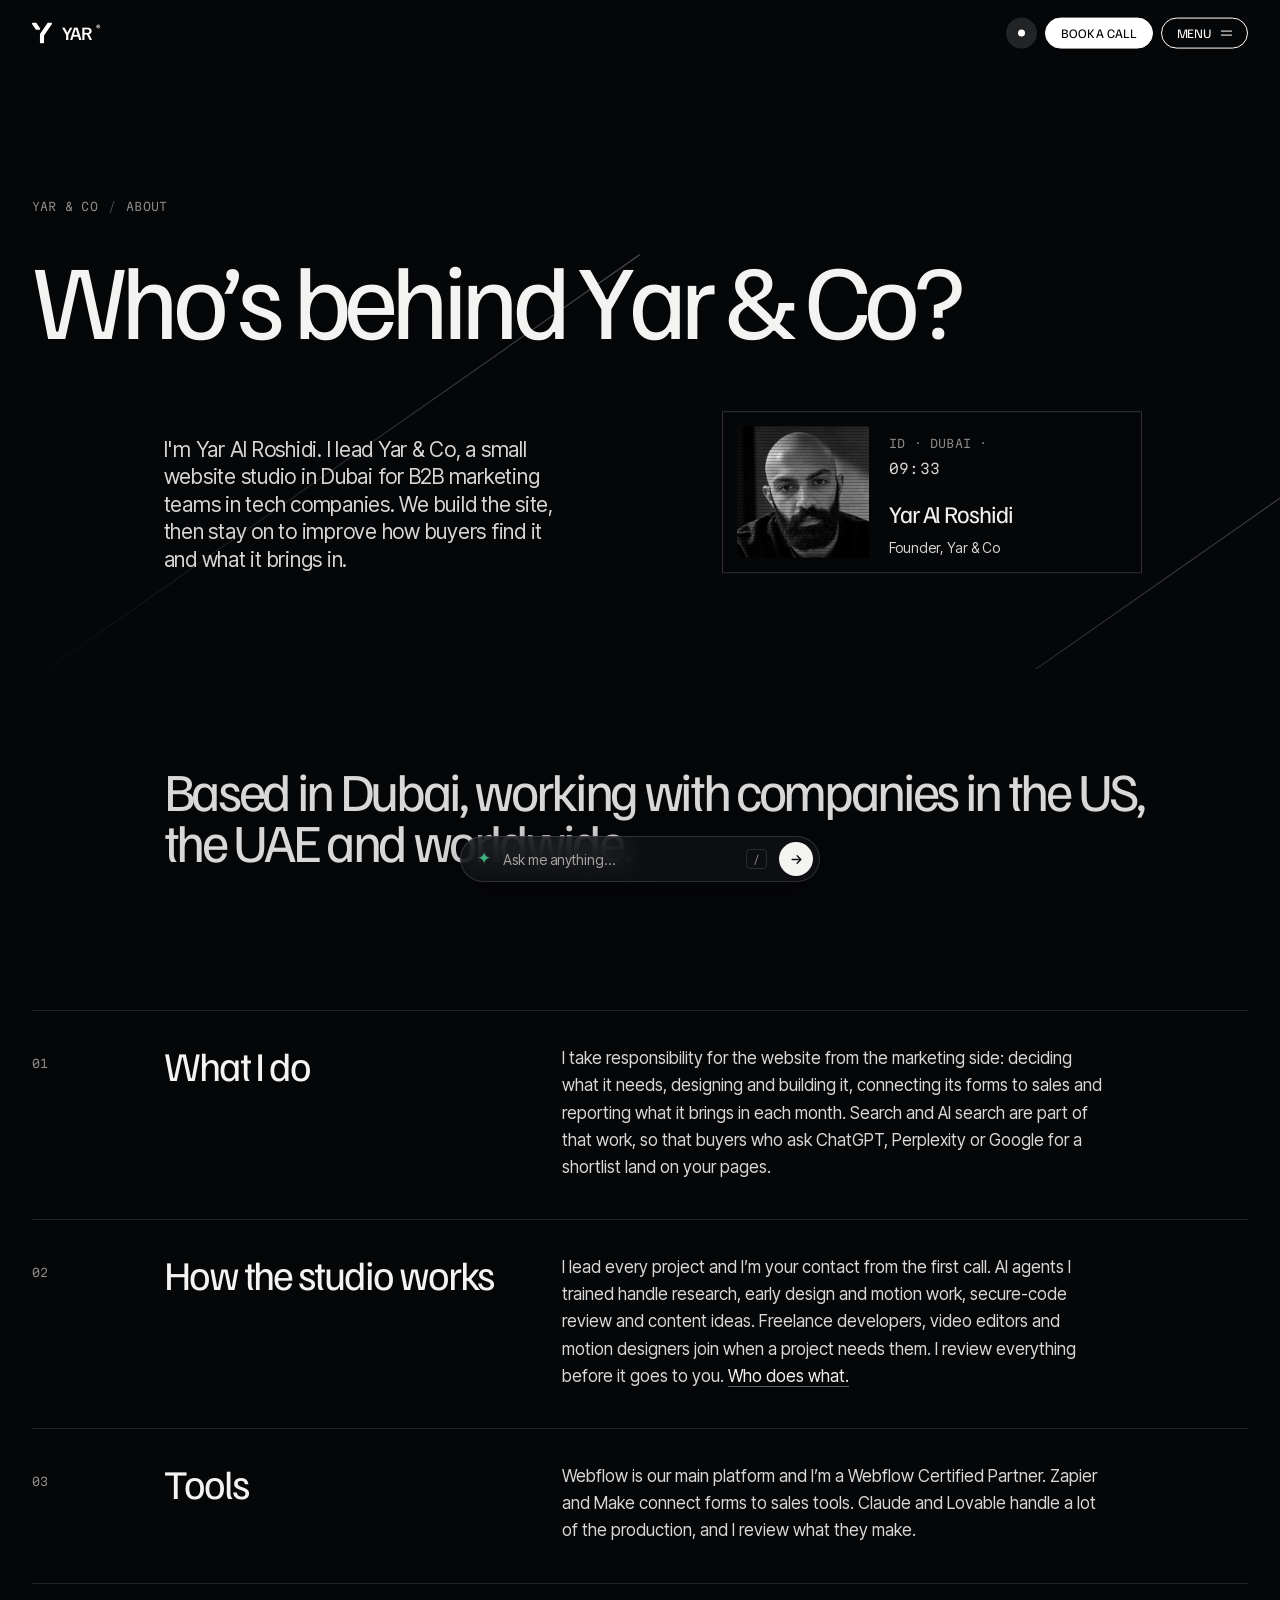
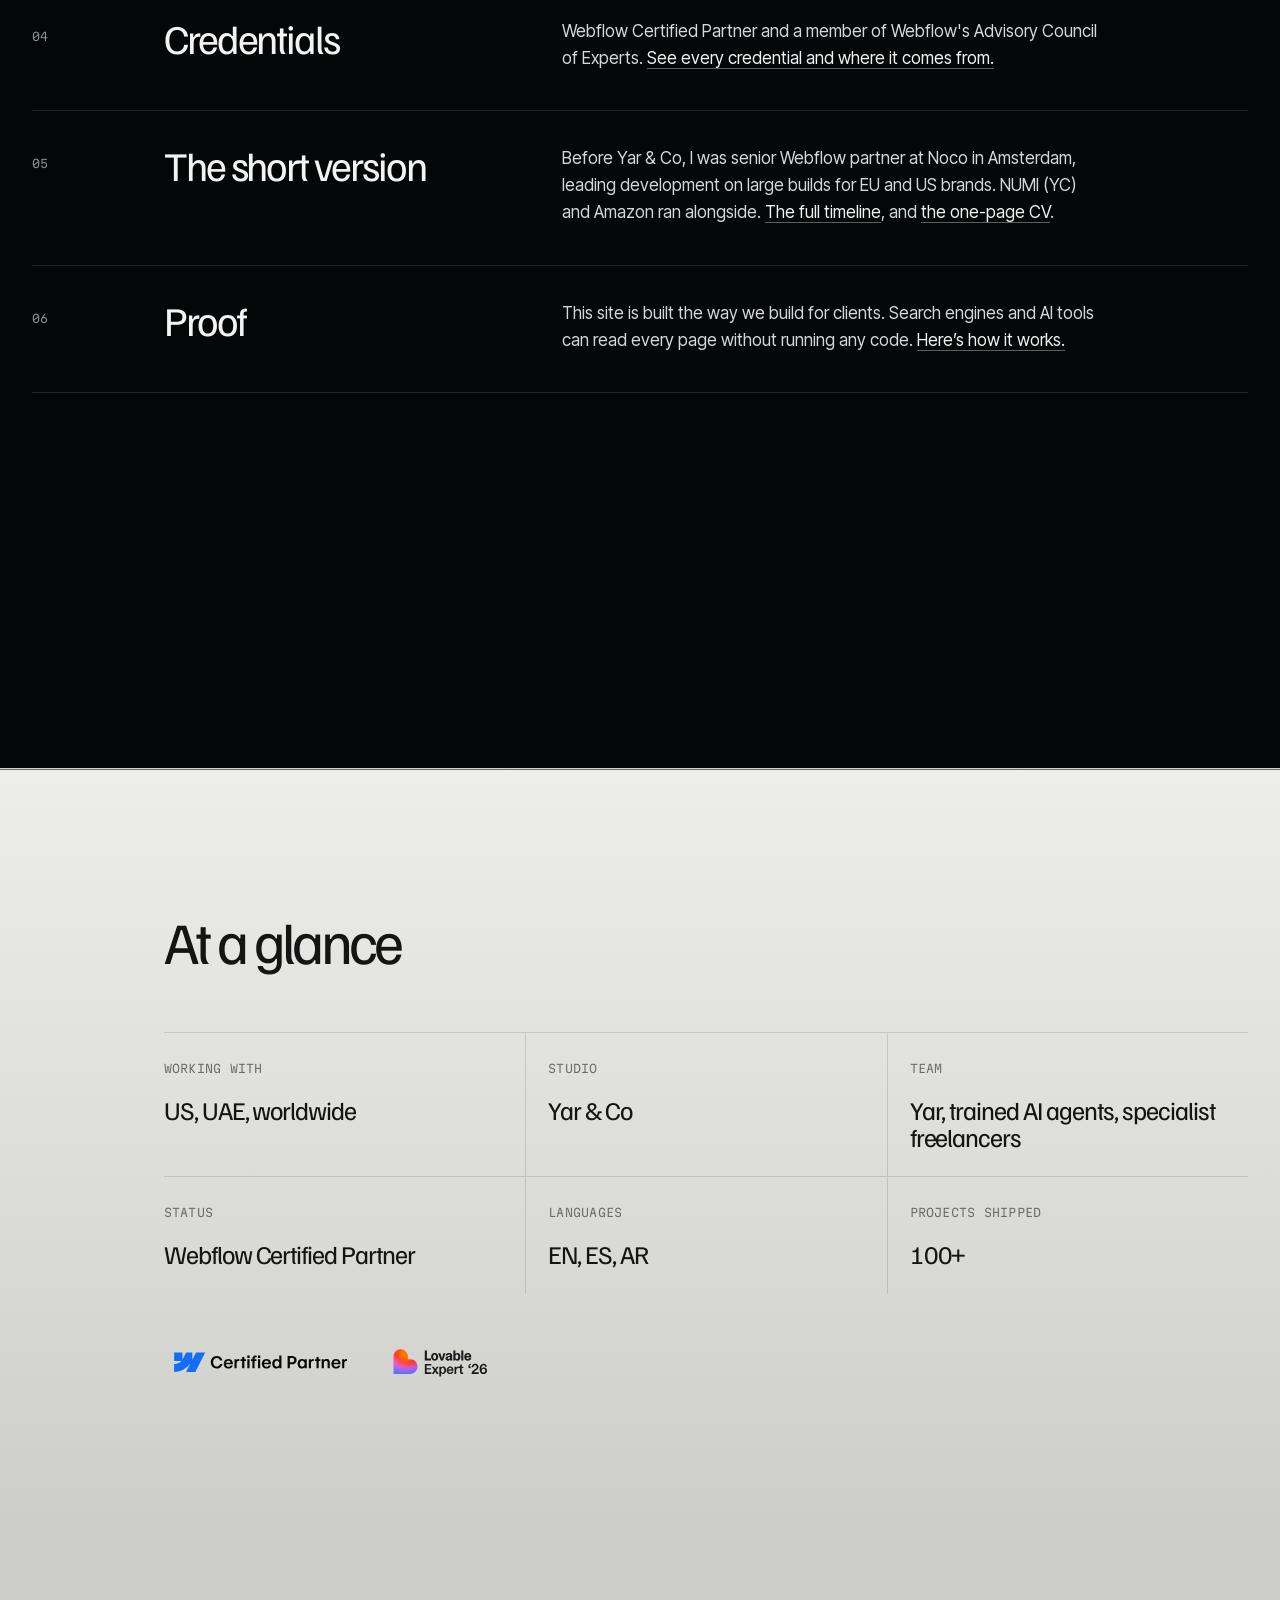
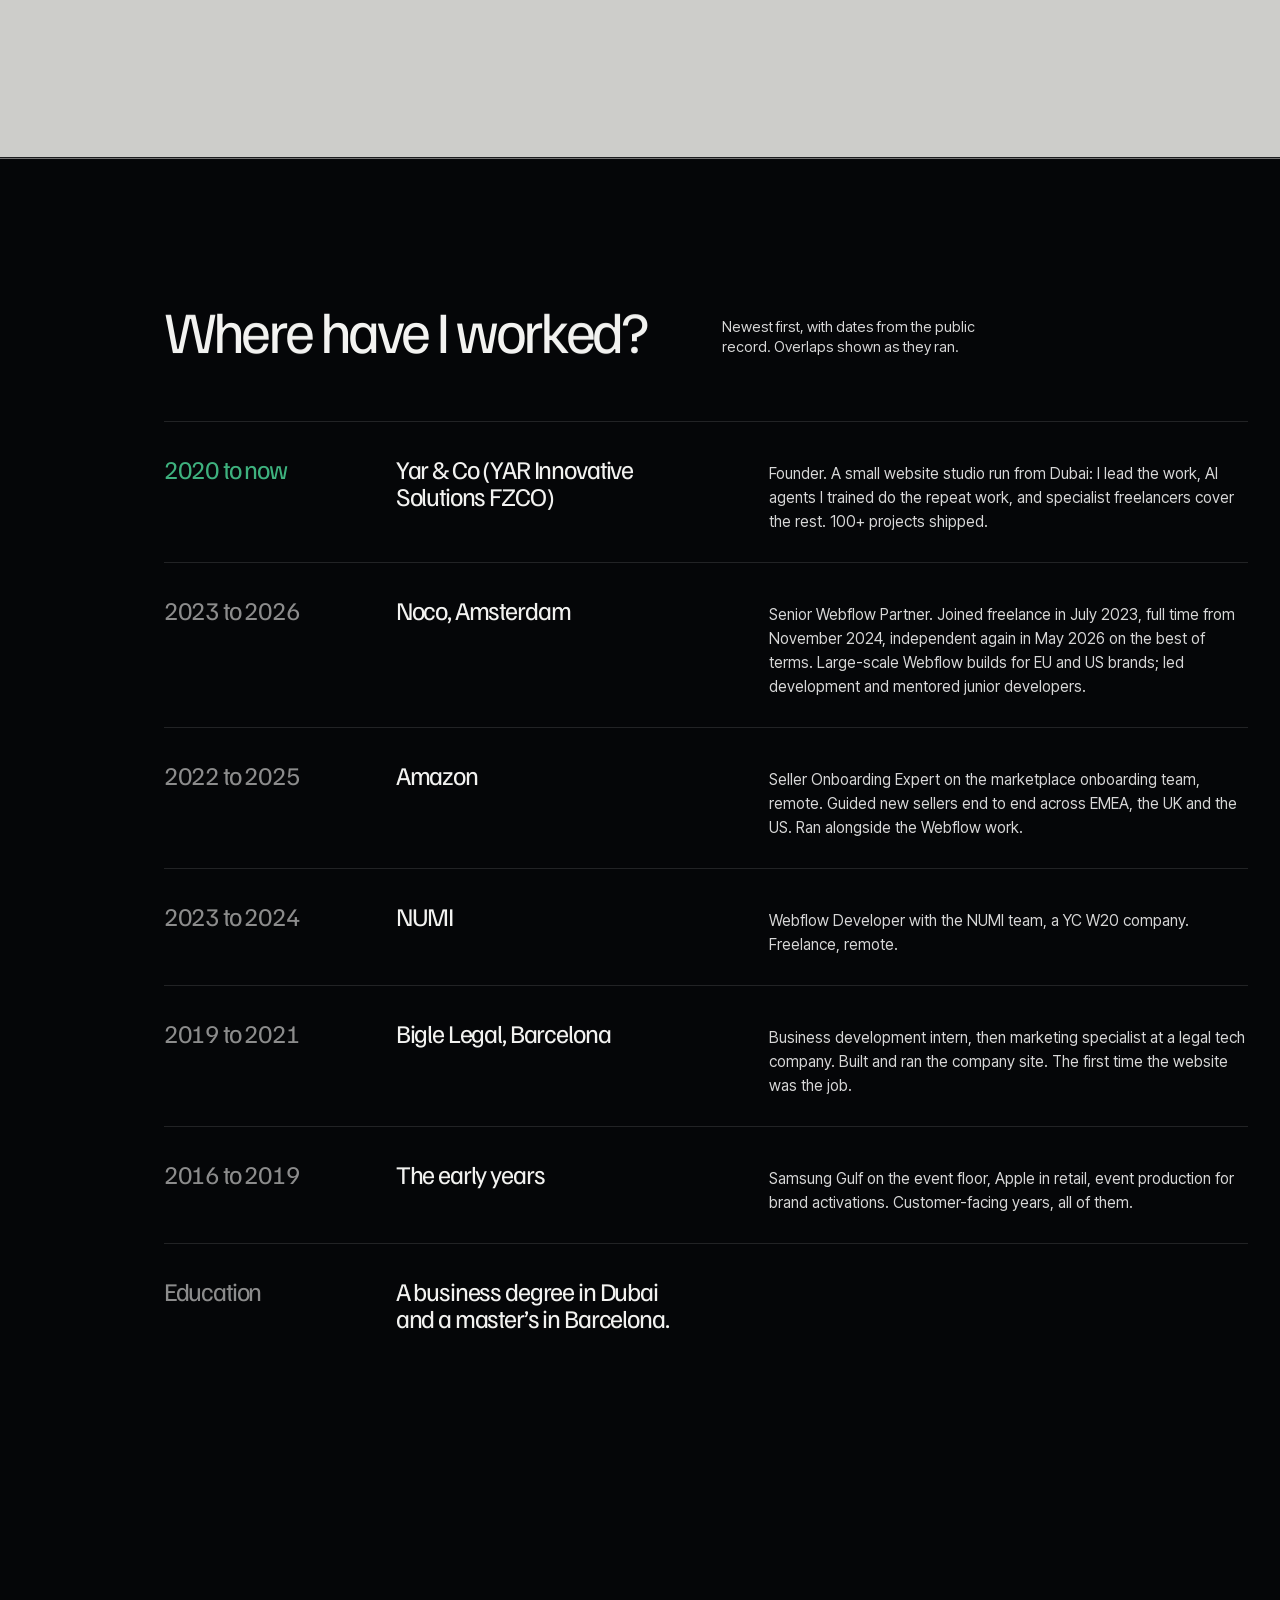
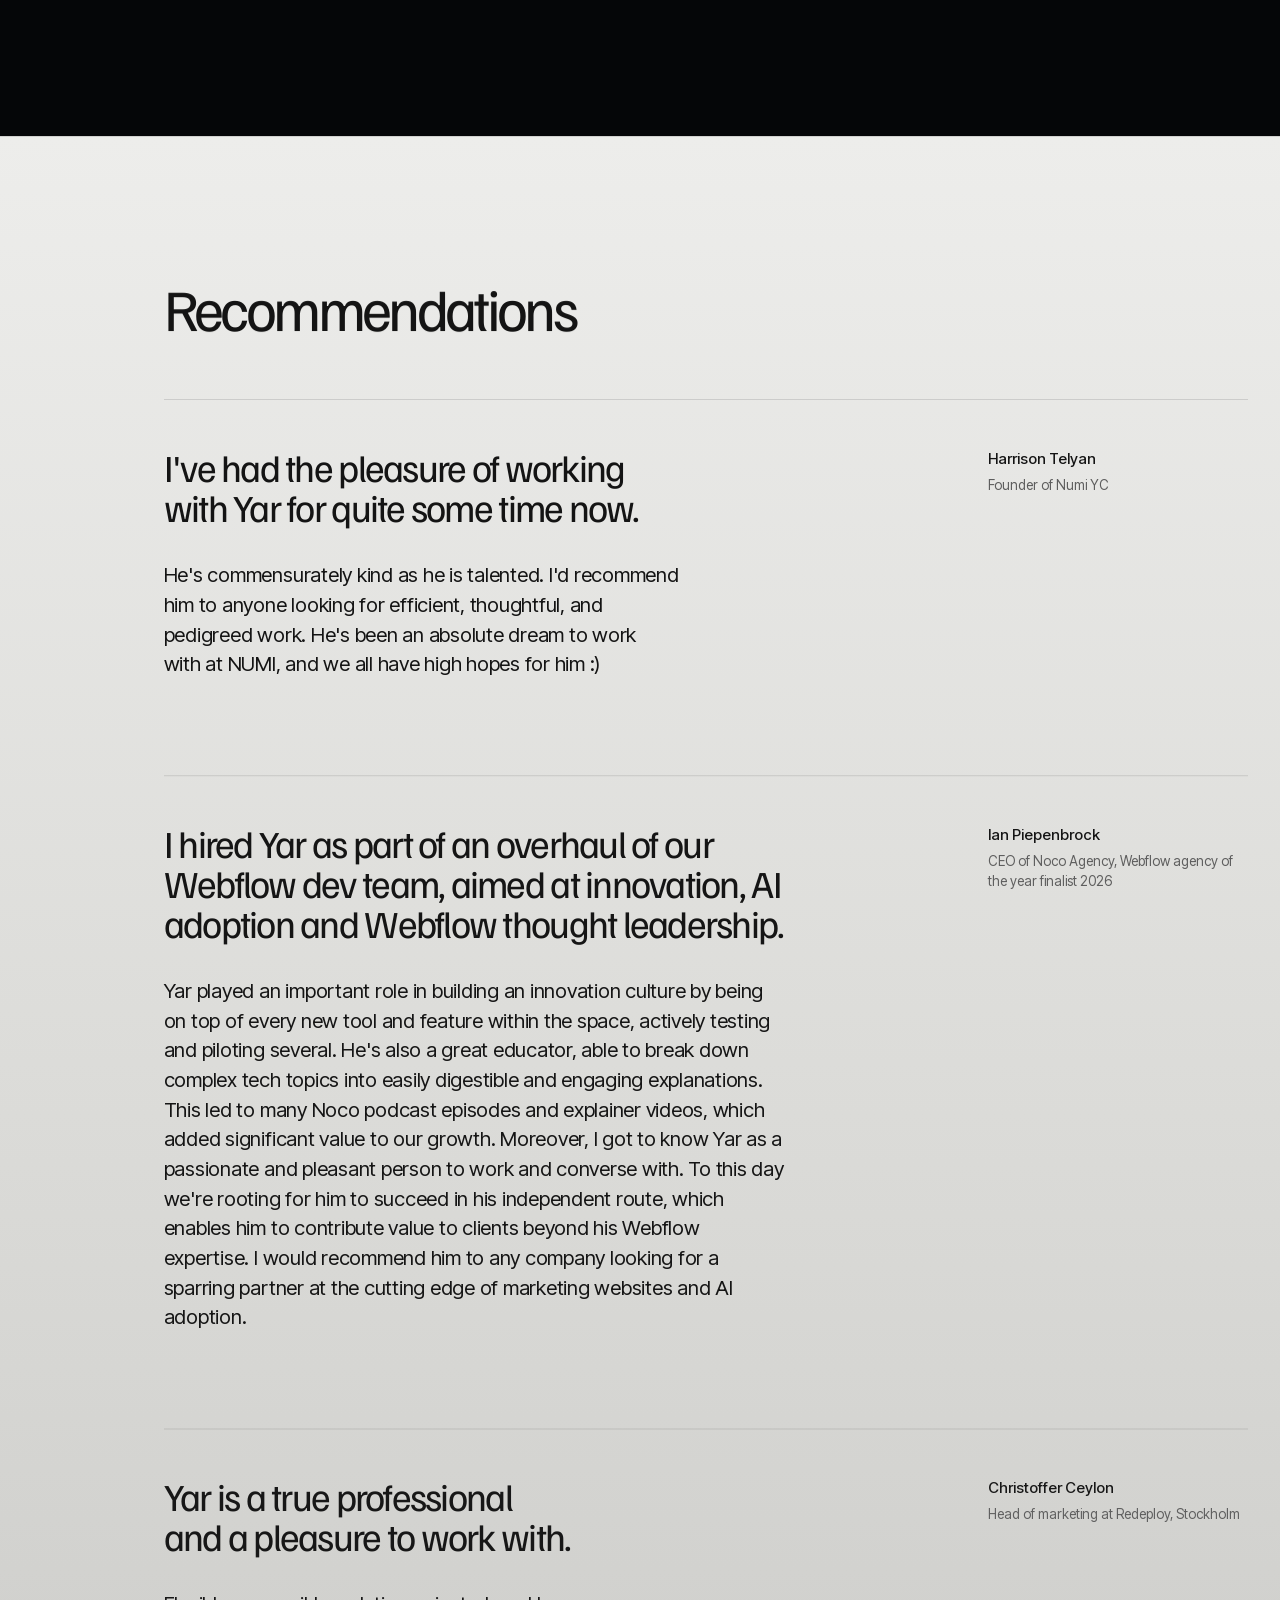
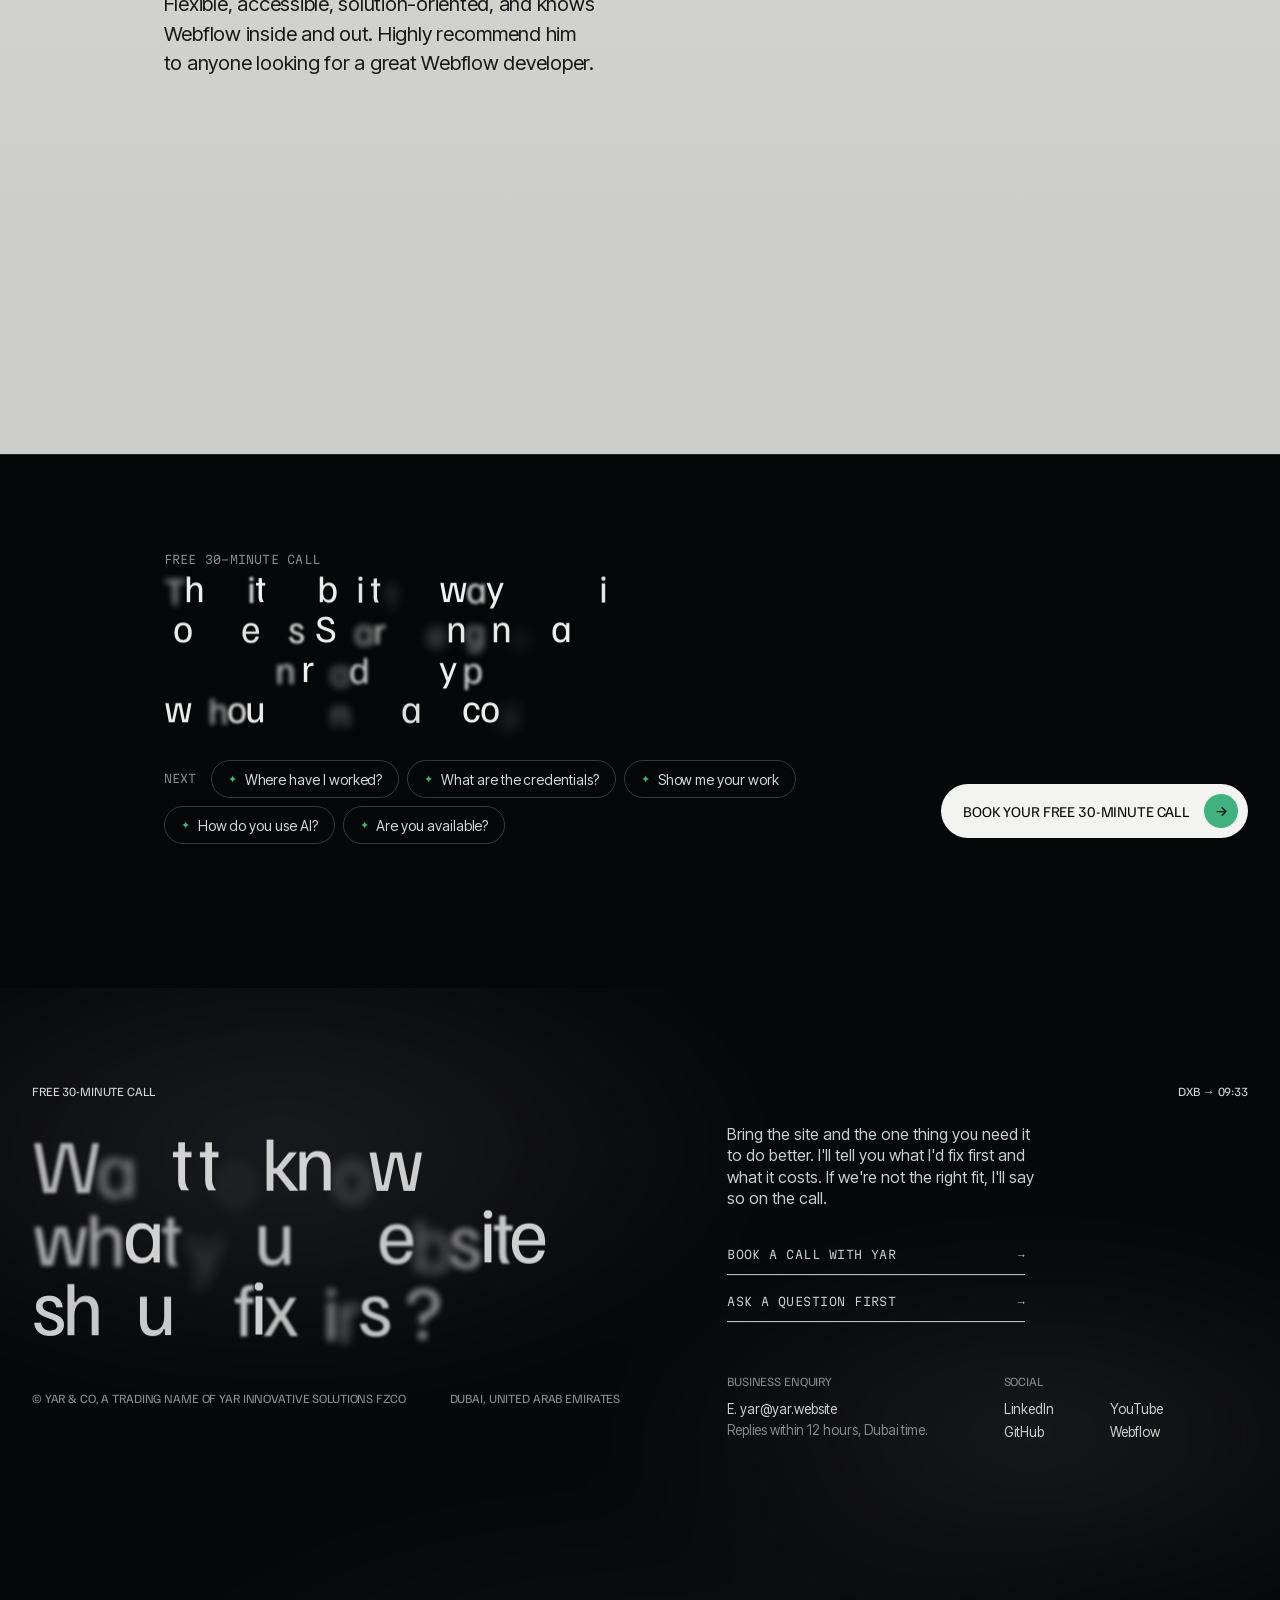
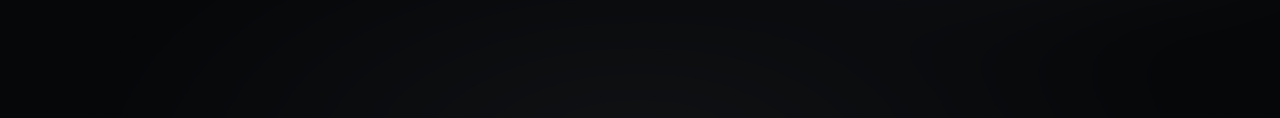
==== commit f4ebb58d: "Copy deck v1: Yar & Co copy, new How the studio works page, schema (noindex preview)" ====
--- a/about.html
+++ b/about.html
@@ -5,10 +5,11 @@
 <meta name="robots" content="noindex, nofollow">
 <meta name="viewport" content="width=device-width, initial-scale=1, viewport-fit=cover">
 <meta name="theme-color" content="#050608"><meta name="color-scheme" content="dark">
-<title>About · Yar (design mock-up)</title>
-<meta name="description" content="Website strategy, design and development for B2B marketing teams in tech companies.">
+<title>About Yar Al Roshidi and Yar &amp; Co</title>
+<meta name="description" content="Yar Al Roshidi leads Yar &amp; Co, a small Dubai studio that builds websites for B2B tech marketing teams. Webflow Certified Partner and member of Webflow&#x27;s Advisory Council of Experts.">
 <link rel="icon" href="assets/brand/mark-y.svg" type="image/svg+xml">
 <link rel="apple-touch-icon" href="assets/brand/apple-touch-icon.png">
+<script type="application/ld+json">{"@context": "https://schema.org", "@graph": [{"@type": "Organization", "@id": "https://yar.website/#org", "name": "Yar & Co", "legalName": "YAR Innovative Solutions FZCO", "url": "https://yar.website/", "email": "yar@yar.website", "description": "A small Dubai studio led by Yar Al Roshidi that designs, builds and runs websites for B2B tech companies.", "address": {"@type": "PostalAddress", "addressLocality": "Dubai", "addressCountry": "AE"}, "areaServed": ["US", "AE", "Worldwide"], "founder": {"@id": "https://yar.website/#yar"}, "contactPoint": {"@type": "ContactPoint", "contactType": "sales", "email": "yar@yar.website", "url": "https://cal.com/yaroshidi/discovery", "availableLanguage": ["en", "es", "ar"]}, "sameAs": ["https://www.linkedin.com/in/yaroshidi/", "https://www.youtube.com/@yaroshidi", "https://www.tiktok.com/@yaroshidi", "https://webflow.com/@yar", "https://webflow.com/@yaroshidi", "https://experts.webflow.com/profile/yar-levelflow", "https://contra.com/yaroshidi", "https://yaroshidi.gumroad.com", "https://github.com/yaroshidi", "https://x.com/yaroshidi"]}, {"@type": "Person", "@id": "https://yar.website/#yar", "name": "Yar Al Roshidi", "jobTitle": "Founder", "worksFor": {"@id": "https://yar.website/#org"}, "url": "https://yar.website/about", "hasCredential": {"@type": "EducationalOccupationalCredential", "name": "Webflow Certified Partner"}, "sameAs": ["https://www.linkedin.com/in/yaroshidi/", "https://www.youtube.com/@yaroshidi", "https://www.tiktok.com/@yaroshidi", "https://webflow.com/@yar", "https://webflow.com/@yaroshidi", "https://experts.webflow.com/profile/yar-levelflow", "https://contra.com/yaroshidi", "https://yaroshidi.gumroad.com", "https://github.com/yaroshidi", "https://x.com/yaroshidi"]}, {"@type": "WebSite", "@id": "https://yar.website/#website", "url": "https://yar.website/", "name": "Yar & Co", "publisher": {"@id": "https://yar.website/#org"}}, {"@type": "AboutPage", "@id": "https://yar.website/about#webpage", "url": "https://yar.website/about", "name": "About Yar Al Roshidi and Yar & Co", "isPartOf": {"@id": "https://yar.website/#website"}, "about": {"@id": "https://yar.website/#org"}, "publisher": {"@id": "https://yar.website/#org"}, "mainEntity": {"@id": "https://yar.website/#yar"}}]}</script>
 <script>document.documentElement.classList.add('js');if(/static/.test(location.search)||matchMedia('(prefers-reduced-motion: reduce)').matches)document.documentElement.classList.add('static')</script>
 <link rel="preload" as="font" type="font/woff2" href="assets/fonts/familjen-grotesk.woff2" crossorigin>
 <link rel="preload" as="font" type="font/woff2" href="assets/fonts/inter-tight-latin.woff2" crossorigin>
@@ -16,9 +17,9 @@
 </head>
 <body data-nav="about">
 <a class="sr" href="#main">Skip to content</a>
-<div class="cur" id="cur" aria-hidden="true"><div class="bars"><i></i><i></i><i></i><i></i><i></i><i></i><i></i><i></i><i></i><i></i></div><span class="cy"><svg viewBox="0 0 160 169" aria-hidden="true"><path d="M158.983 4.29278C159.729 5.6484 160.064 7.07933 159.99 8.58556C159.915 10.0918 159.43 11.4474 158.535 12.6524L96.5582 103.027V161.092C96.5582 163.201 95.7751 165.046 94.2089 166.628C92.6427 168.209 90.8155 169 88.7272 169H71.4988C69.2614 169 67.3596 168.209 65.7934 166.628C64.2271 165.046 63.444 163.201 63.444 161.092V94.8931C63.444 93.3868 63.9661 91.8806 65.0102 90.3743L124.75 3.38904C125.496 2.33467 126.428 1.50624 127.547 0.903743C128.666 0.301247 129.896 0 131.239 0H152.047C153.539 0 154.918 0.376559 156.186 1.12968C157.454 1.8828 158.386 2.93717 158.983 4.29278ZM64.7865 53.9987C64.1898 55.3543 63.2576 56.4087 61.9897 57.1618C60.7218 57.9149 59.342 58.2914 57.8504 58.2914H37.0422C34.3572 58.2914 32.1198 57.1618 30.3298 54.9024L1.24303 12.6524C0.49721 11.4474 0.0870118 10.0918 0.0124303 8.58556C-0.0621513 7.07933 0.198884 5.6484 0.795536 4.29278C1.39219 2.93717 2.32446 1.8828 3.59234 1.12968C4.86023 0.376559 6.23999 0 7.73162 0H28.7636C31.2994 0 33.4622 1.12968 35.2522 3.38904L64.339 45.639C65.0848 46.844 65.495 48.1996 65.5696 49.7059C65.6442 51.2121 65.3832 52.6431 64.7865 53.9987Z" fill="currentColor"/></svg></span><span class="cl">Yar · Dubai</span><span class="cl cr">About</span></div>
+<div class="cur" id="cur" aria-hidden="true"><div class="bars"><i></i><i></i><i></i><i></i><i></i><i></i><i></i><i></i><i></i><i></i></div><span class="cy"><svg viewBox="0 0 160 169" aria-hidden="true"><path d="M158.983 4.29278C159.729 5.6484 160.064 7.07933 159.99 8.58556C159.915 10.0918 159.43 11.4474 158.535 12.6524L96.5582 103.027V161.092C96.5582 163.201 95.7751 165.046 94.2089 166.628C92.6427 168.209 90.8155 169 88.7272 169H71.4988C69.2614 169 67.3596 168.209 65.7934 166.628C64.2271 165.046 63.444 163.201 63.444 161.092V94.8931C63.444 93.3868 63.9661 91.8806 65.0102 90.3743L124.75 3.38904C125.496 2.33467 126.428 1.50624 127.547 0.903743C128.666 0.301247 129.896 0 131.239 0H152.047C153.539 0 154.918 0.376559 156.186 1.12968C157.454 1.8828 158.386 2.93717 158.983 4.29278ZM64.7865 53.9987C64.1898 55.3543 63.2576 56.4087 61.9897 57.1618C60.7218 57.9149 59.342 58.2914 57.8504 58.2914H37.0422C34.3572 58.2914 32.1198 57.1618 30.3298 54.9024L1.24303 12.6524C0.49721 11.4474 0.0870118 10.0918 0.0124303 8.58556C-0.0621513 7.07933 0.198884 5.6484 0.795536 4.29278C1.39219 2.93717 2.32446 1.8828 3.59234 1.12968C4.86023 0.376559 6.23999 0 7.73162 0H28.7636C31.2994 0 33.4622 1.12968 35.2522 3.38904L64.339 45.639C65.0848 46.844 65.495 48.1996 65.5696 49.7059C65.6442 51.2121 65.3832 52.6431 64.7865 53.9987Z" fill="currentColor"/></svg></span><span class="cl">Yar &amp; Co · Dubai</span><span class="cl cr">About</span></div>
 <header class="hdr">
-  <a class="logo" href="https://yaroshidi.github.io/yar-trionn-preview/" aria-label="Yar, home"><svg viewBox="0 0 160 169" aria-hidden="true"><path d="M158.983 4.29278C159.729 5.6484 160.064 7.07933 159.99 8.58556C159.915 10.0918 159.43 11.4474 158.535 12.6524L96.5582 103.027V161.092C96.5582 163.201 95.7751 165.046 94.2089 166.628C92.6427 168.209 90.8155 169 88.7272 169H71.4988C69.2614 169 67.3596 168.209 65.7934 166.628C64.2271 165.046 63.444 163.201 63.444 161.092V94.8931C63.444 93.3868 63.9661 91.8806 65.0102 90.3743L124.75 3.38904C125.496 2.33467 126.428 1.50624 127.547 0.903743C128.666 0.301247 129.896 0 131.239 0H152.047C153.539 0 154.918 0.376559 156.186 1.12968C157.454 1.8828 158.386 2.93717 158.983 4.29278ZM64.7865 53.9987C64.1898 55.3543 63.2576 56.4087 61.9897 57.1618C60.7218 57.9149 59.342 58.2914 57.8504 58.2914H37.0422C34.3572 58.2914 32.1198 57.1618 30.3298 54.9024L1.24303 12.6524C0.49721 11.4474 0.0870118 10.0918 0.0124303 8.58556C-0.0621513 7.07933 0.198884 5.6484 0.795536 4.29278C1.39219 2.93717 2.32446 1.8828 3.59234 1.12968C4.86023 0.376559 6.23999 0 7.73162 0H28.7636C31.2994 0 33.4622 1.12968 35.2522 3.38904L64.339 45.639C65.0848 46.844 65.495 48.1996 65.5696 49.7059C65.6442 51.2121 65.3832 52.6431 64.7865 53.9987Z" fill="currentColor"/></svg>YAR<sup>®</sup></a>
+  <a class="logo" href="https://yaroshidi.github.io/yar-trionn-preview/" aria-label="Yar &amp; Co, home"><svg viewBox="0 0 160 169" aria-hidden="true"><path d="M158.983 4.29278C159.729 5.6484 160.064 7.07933 159.99 8.58556C159.915 10.0918 159.43 11.4474 158.535 12.6524L96.5582 103.027V161.092C96.5582 163.201 95.7751 165.046 94.2089 166.628C92.6427 168.209 90.8155 169 88.7272 169H71.4988C69.2614 169 67.3596 168.209 65.7934 166.628C64.2271 165.046 63.444 163.201 63.444 161.092V94.8931C63.444 93.3868 63.9661 91.8806 65.0102 90.3743L124.75 3.38904C125.496 2.33467 126.428 1.50624 127.547 0.903743C128.666 0.301247 129.896 0 131.239 0H152.047C153.539 0 154.918 0.376559 156.186 1.12968C157.454 1.8828 158.386 2.93717 158.983 4.29278ZM64.7865 53.9987C64.1898 55.3543 63.2576 56.4087 61.9897 57.1618C60.7218 57.9149 59.342 58.2914 57.8504 58.2914H37.0422C34.3572 58.2914 32.1198 57.1618 30.3298 54.9024L1.24303 12.6524C0.49721 11.4474 0.0870118 10.0918 0.0124303 8.58556C-0.0621513 7.07933 0.198884 5.6484 0.795536 4.29278C1.39219 2.93717 2.32446 1.8828 3.59234 1.12968C4.86023 0.376559 6.23999 0 7.73162 0H28.7636C31.2994 0 33.4622 1.12968 35.2522 3.38904L64.339 45.639C65.0848 46.844 65.495 48.1996 65.5696 49.7059C65.6442 51.2121 65.3832 52.6431 64.7865 53.9987Z" fill="currentColor"/></svg>YAR<sup>®</sup></a>
   <div class="hdr-r">
     <span class="dotchip" title="Taking new projects" aria-hidden="true"><i></i></span>
     <a class="pill fill" href="https://cal.com/yaroshidi/discovery">Book a call</a>
@@ -33,6 +34,7 @@
       <a data-k="home" href="https://yaroshidi.github.io/yar-trionn-preview/">Home</a>
       <a data-k="services" href="services.html">Services</a>
       <a data-k="projects" href="projects.html">Projects</a>
+      <a data-k="ai" href="ai.html">How we work</a>
       <a data-k="aeo" href="https://yar.website/aeo">AEO</a>
       <a data-k="about" href="about.html">About</a>
     </nav>
@@ -44,18 +46,18 @@
   </div>
 </aside>
 <main id="main">
-<section class="phero ab-hero"><div class="bg" aria-hidden="true"><span class="streak" style="top:38%;left:-10%;width:60%"></span><span class="streak" style="top:61%;left:30%;width:80%"></span></div><nav class="crumb mono intro-rv" aria-label="Breadcrumb"><a href="https://yaroshidi.github.io/yar-trionn-preview/">Yar</a><i>/</i><span>About</span></nav><h1 class="display">Who am I?</h1><div class="row"><p class="lead intro-rv">I lead website strategy, design and development for B2B marketing teams in tech companies, then stay on to improve how buyers find the site and what it brings in.</p><div class="intro-rv"><div class="id"><div class="ph-img"><img src="assets/brand/portrait.jpg" alt="Yar Al Roshidi" width="160" height="160"></div><div><p class="mono">ID · Dubai · <span data-clock>--:--</span></p><b>Yar Al Roshidi</b><span>Website strategist and developer</span></div></div></div></div></section><section class="ab-stmt"><p class="statement display">Based in Dubai, working with companies in the US, the UAE and worldwide.</p></section>
-<section class="rows"><div class="r rv"><span class="mono">01</span><h2>What I do</h2><p>I take responsibility for the website from the marketing side: deciding what it needs, designing and building it, connecting its forms to sales and reporting what it brings in each month. Search and AI search are part of that work, so that buyers who ask ChatGPT, Perplexity or Google for a shortlist land on your pages.</p></div><div class="r rv"><span class="mono">02</span><h2>Tools</h2><p>Webflow is the main platform. I have built in it since 2019 and I am a Certified Partner. Zapier and Make connect forms to sales tools. Claude and Lovable handle much of the production, and I review what they make.</p></div><div class="r rv"><span class="mono">03</span><h2>Credentials</h2><p>Webflow Certified Partner and a member of Webflow's Advisory Council of Experts. Independent through YAR Innovative Solutions FZCO, Dubai. <a class="inl" href="https://yar.website/about/credentials">The receipts, each with its source.</a></p></div><div class="r rv"><span class="mono">04</span><h2>The short version</h2><p>Independent through YAR Innovative Solutions FZCO since April 2020, and senior Webflow partner at Noco in Amsterdam from 2023 to 2026, leading development on large-scale builds for EU and US brands. NUMI out of YC and Amazon ran alongside. <a class="inl" href="https://yar.website/about/experience">The dated timeline</a>, and <a class="inl" href="https://yar.website/cv">the one-page CV</a>.</p></div><div class="r rv"><span class="mono">05</span><h2>Proof</h2><p>This site is the demo. Fetch it as a bot: the whole page is in the HTML, before any JavaScript runs. <a class="inl" href="https://yar.website/resources/static-html-from-a-react-host">How it ships.</a></p></div></section>
+<section class="phero ab-hero"><div class="bg" aria-hidden="true"><span class="streak" style="top:38%;left:-10%;width:60%"></span><span class="streak" style="top:61%;left:30%;width:80%"></span></div><nav class="crumb mono intro-rv" aria-label="Breadcrumb"><a href="https://yaroshidi.github.io/yar-trionn-preview/">Yar &amp; Co</a><i>/</i><span>About</span></nav><h1 class="display">Who&#8217;s behind Yar &amp; Co?</h1><div class="row"><p class="lead intro-rv">I'm Yar Al Roshidi. I lead Yar &amp; Co, a small website studio in Dubai for B2B marketing teams in tech companies. We build the site, then stay on to improve how buyers find it and what it brings in.</p><div class="intro-rv"><div class="id"><div class="ph-img"><img src="assets/brand/portrait.jpg" alt="Yar Al Roshidi" width="160" height="160"></div><div><p class="mono">ID · Dubai · <span data-clock>--:--</span></p><b>Yar Al Roshidi</b><span>Founder, Yar &amp; Co</span></div></div></div></div></section><section class="ab-stmt"><p class="statement display">Based in Dubai, working with companies in the US, the UAE and worldwide.</p></section>
+<section class="rows"><div class="r rv"><span class="mono">01</span><h2>What I do</h2><p>I take responsibility for the website from the marketing side: deciding what it needs, designing and building it, connecting its forms to sales and reporting what it brings in each month. Search and AI search are part of that work, so that buyers who ask ChatGPT, Perplexity or Google for a shortlist land on your pages.</p></div><div class="r rv"><span class="mono">02</span><h2>How the studio works</h2><p>I lead every project and I&#8217;m your contact from the first call. AI agents I trained handle research, early design and motion work, secure-code review and content ideas. Freelance developers, video editors and motion designers join when a project needs them. I review everything before it goes to you. <a class="inl" href="ai.html">Who does what.</a></p></div><div class="r rv"><span class="mono">03</span><h2>Tools</h2><p>Webflow is our main platform and I&#8217;m a Webflow Certified Partner. Zapier and Make connect forms to sales tools. Claude and Lovable handle a lot of the production, and I review what they make.</p></div><div class="r rv"><span class="mono">04</span><h2>Credentials</h2><p>Webflow Certified Partner and a member of Webflow's Advisory Council of Experts. <a class="inl" href="https://yar.website/about/credentials">See every credential and where it comes from.</a></p></div><div class="r rv"><span class="mono">05</span><h2>The short version</h2><p>Before Yar &amp; Co, I was senior Webflow partner at Noco in Amsterdam, leading development on large builds for EU and US brands. NUMI (YC) and Amazon ran alongside. <a class="inl" href="https://yar.website/about/experience">The full timeline</a>, and <a class="inl" href="https://yar.website/cv">the one-page CV</a>.</p></div><div class="r rv"><span class="mono">06</span><h2>Proof</h2><p>This site is built the way we build for clients. Search engines and AI tools can read every page without running any code. <a class="inl" href="https://yar.website/resources/static-html-from-a-react-host">Here&#8217;s how it works.</a></p></div></section>
 <div class="blinds" aria-hidden="true" style="--from:#050608;--to:#EDEDEB"><i style="height:8.3333%"></i><i style="height:8.3333%"></i><i style="height:8.3333%"></i><i style="height:8.3333%"></i><i style="height:8.3333%"></i><i style="height:8.3333%"></i><i style="height:8.3333%"></i><i style="height:8.3333%"></i><i style="height:8.3333%"></i><i style="height:8.3333%"></i><i style="height:8.3333%"></i><i style="height:8.3333%"></i></div>
-<section class="glance light"><div class="sec-h"><h2 class="display split" style="color:var(--ink-dd)">At a glance</h2></div><div class="tbl"><div class="rv"><span class="mono">Working with</span><b>US, UAE, worldwide</b></div><div class="rv"><span class="mono">Company</span><b>YAR Innovative Solutions FZCO</b></div><div class="rv"><span class="mono">Status</span><b>Webflow Certified Partner</b></div><div class="rv"><span class="mono">Focus</span><b>Website strategy, build and search</b></div><div class="rv"><span class="mono">Languages</span><b>EN, ES, AR</b></div><div class="rv"><span class="mono">Webflow since</span><b>2019</b></div></div>
+<section class="glance light"><div class="sec-h"><h2 class="display split" style="color:var(--ink-dd)">At a glance</h2></div><div class="tbl"><div class="rv"><span class="mono">Working with</span><b>US, UAE, worldwide</b></div><div class="rv"><span class="mono">Studio</span><b>Yar &amp; Co</b></div><div class="rv"><span class="mono">Team</span><b>Yar, trained AI agents, specialist freelancers</b></div><div class="rv"><span class="mono">Status</span><b>Webflow Certified Partner</b></div><div class="rv"><span class="mono">Languages</span><b>EN, ES, AR</b></div><div class="rv"><span class="mono">Projects shipped</span><b>100+</b></div></div>
  <div class="badges rv" style="margin-left:var(--colg)"><img src="assets/brand/webflow-certified-partner-light.svg" alt="Webflow Certified Partner"><img src="assets/brand/lovable-expert-2026-light.svg" alt="Lovable Expert 2026"></div></section>
 <div class="blinds" aria-hidden="true" style="--from:#CDCDCA;--to:#050608"><i style="height:8.3333%"></i><i style="height:8.3333%"></i><i style="height:8.3333%"></i><i style="height:8.3333%"></i><i style="height:8.3333%"></i><i style="height:8.3333%"></i><i style="height:8.3333%"></i><i style="height:8.3333%"></i><i style="height:8.3333%"></i><i style="height:8.3333%"></i><i style="height:8.3333%"></i><i style="height:8.3333%"></i></div>
-<section class="tl"><div class="sec-h"><h2 class="display split">Where have I worked?</h2><p class="rv">Newest first, with dates from the public record. Overlaps shown as they ran.</p></div><ol><li class="now rv"><span class="yr">2020 to now</span><h3>YAR Innovative Solutions FZCO</h3><p>Founder. Independent Webflow and AEO practice, started April 2020, run from Dubai today. 100+ projects shipped since 2021.</p></li><li class="rv"><span class="yr">2023 to 2026</span><h3>Noco, Amsterdam</h3><p>Senior Webflow Partner. Joined freelance in July 2023, full time from November 2024, independent again in May 2026 on the best of terms. Large-scale Webflow builds for EU and US brands; led development and mentored junior developers.</p></li><li class="rv"><span class="yr">2022 to 2025</span><h3>Amazon</h3><p>Seller Onboarding Expert on the marketplace onboarding team, remote. Guided new sellers end to end across EMEA, the UK and the US. Ran alongside the Webflow work.</p></li><li class="rv"><span class="yr">2023 to 2024</span><h3>NUMI</h3><p>Webflow Developer with the NUMI team, a YC W20 company. Freelance, remote.</p></li><li class="rv"><span class="yr">2019 to 2021</span><h3>Bigle Legal, Barcelona</h3><p>Business development intern, then marketing specialist at a legal tech company. Built and ran the company site. The first time the website was the job.</p></li><li class="rv"><span class="yr">2016 to 2019</span><h3>The early years</h3><p>Samsung Gulf on the event floor, Apple in retail, event production for brand activations. Customer-facing years, all of them.</p></li><li class="rv"><span class="yr">Education</span><h3>A business degree in Dubai and a master’s in Barcelona.</h3><p></p></li></ol></section>
+<section class="tl"><div class="sec-h"><h2 class="display split">Where have I worked?</h2><p class="rv">Newest first, with dates from the public record. Overlaps shown as they ran.</p></div><ol><li class="now rv"><span class="yr">2020 to now</span><h3>Yar &amp; Co (YAR Innovative Solutions FZCO)</h3><p>Founder. A small website studio run from Dubai: I lead the work, AI agents I trained do the repeat work, and specialist freelancers cover the rest. 100+ projects shipped.</p></li><li class="rv"><span class="yr">2023 to 2026</span><h3>Noco, Amsterdam</h3><p>Senior Webflow Partner. Joined freelance in July 2023, full time from November 2024, independent again in May 2026 on the best of terms. Large-scale Webflow builds for EU and US brands; led development and mentored junior developers.</p></li><li class="rv"><span class="yr">2022 to 2025</span><h3>Amazon</h3><p>Seller Onboarding Expert on the marketplace onboarding team, remote. Guided new sellers end to end across EMEA, the UK and the US. Ran alongside the Webflow work.</p></li><li class="rv"><span class="yr">2023 to 2024</span><h3>NUMI</h3><p>Webflow Developer with the NUMI team, a YC W20 company. Freelance, remote.</p></li><li class="rv"><span class="yr">2019 to 2021</span><h3>Bigle Legal, Barcelona</h3><p>Business development intern, then marketing specialist at a legal tech company. Built and ran the company site. The first time the website was the job.</p></li><li class="rv"><span class="yr">2016 to 2019</span><h3>The early years</h3><p>Samsung Gulf on the event floor, Apple in retail, event production for brand activations. Customer-facing years, all of them.</p></li><li class="rv"><span class="yr">Education</span><h3>A business degree in Dubai and a master’s in Barcelona.</h3><p></p></li></ol></section>
 <div class="blinds" aria-hidden="true" style="--from:#050608;--to:#EDEDEB"><i style="height:8.3333%"></i><i style="height:8.3333%"></i><i style="height:8.3333%"></i><i style="height:8.3333%"></i><i style="height:8.3333%"></i><i style="height:8.3333%"></i><i style="height:8.3333%"></i><i style="height:8.3333%"></i><i style="height:8.3333%"></i><i style="height:8.3333%"></i><i style="height:8.3333%"></i><i style="height:8.3333%"></i></div>
 <section class="recs light"><div class="sec-h"><h2 class="display split" style="color:var(--ink-dd)">Recommendations</h2></div><div class="list"><figure class="rec rv"><blockquote><span class="hl">I&#x27;ve had the pleasure of working with Yar for quite some time now.</span>He&#x27;s commensurately kind as he is talented. I&#x27;d recommend him to anyone looking for efficient, thoughtful, and pedigreed work. He&#x27;s been an absolute dream to work with at NUMI, and we all have high hopes for him :)</blockquote><figcaption class="by"><b>Harrison Telyan</b><span>Founder of Numi YC</span></figcaption></figure><figure class="rec rv"><blockquote><span class="hl">I hired Yar as part of an overhaul of our Webflow dev team, aimed at innovation, AI adoption and Webflow thought leadership.</span>Yar played an important role in building an innovation culture by being on top of every new tool and feature within the space, actively testing and piloting several. He&#x27;s also a great educator, able to break down complex tech topics into easily digestible and engaging explanations. This led to many Noco podcast episodes and explainer videos, which added significant value to our growth. Moreover, I got to know Yar as a passionate and pleasant person to work and converse with. To this day we&#x27;re rooting for him to succeed in his independent route, which enables him to contribute value to clients beyond his Webflow expertise. I would recommend him to any company looking for a sparring partner at the cutting edge of marketing websites and AI adoption.</blockquote><figcaption class="by"><b>Ian Piepenbrock</b><span>CEO of Noco Agency, Webflow agency of the year finalist 2026</span></figcaption></figure><figure class="rec rv"><blockquote><span class="hl">Yar is a true professional and a pleasure to work with.</span>Flexible, accessible, solution-oriented, and knows Webflow inside and out. Highly recommend him to anyone looking for a great Webflow developer.</blockquote><figcaption class="by"><b>Christoffer Ceylon</b><span>Head of marketing at Redeploy, Stockholm</span></figcaption></figure></div></section>
 <div class="blinds" aria-hidden="true" style="--from:#CDCDCA;--to:#050608"><i style="height:8.3333%"></i><i style="height:8.3333%"></i><i style="height:8.3333%"></i><i style="height:8.3333%"></i><i style="height:8.3333%"></i><i style="height:8.3333%"></i><i style="height:8.3333%"></i><i style="height:8.3333%"></i><i style="height:8.3333%"></i><i style="height:8.3333%"></i><i style="height:8.3333%"></i><i style="height:8.3333%"></i></div>
 <section class="close-band">
-  <div><p class="mono lbl">Free 30-minute call</p><p class="big split">This site is the demo. The whole page is in the HTML, before any JavaScript runs.</p><div class="next"><div class="next-chips"><span class="mono lbl">Next</span><a class="chip2" href="https://yar.website/about/experience"><span class="star">✦</span><span class="t">Where have I worked?</span></a><a class="chip2" href="https://yar.website/about/credentials"><span class="star">✦</span><span class="t">What are the credentials?</span></a><a class="chip2" href="projects.html"><span class="star">✦</span><span class="t">Show me your work</span></a><a class="chip2" href="https://yar.website/ai"><span class="star">✦</span><span class="t">How do you use AI?</span></a><a class="chip2" href="contact.html"><span class="star">✦</span><span class="t">Are you available?</span></a></div></div></div>
+  <div><p class="mono lbl">Free 30-minute call</p><p class="big split">This site is built the way we build for clients. Search engines and AI tools can read every page without running any code.</p><div class="next"><div class="next-chips"><span class="mono lbl">Next</span><a class="chip2" href="https://yar.website/about/experience"><span class="star">✦</span><span class="t">Where have I worked?</span></a><a class="chip2" href="https://yar.website/about/credentials"><span class="star">✦</span><span class="t">What are the credentials?</span></a><a class="chip2" href="projects.html"><span class="star">✦</span><span class="t">Show me your work</span></a><a class="chip2" href="ai.html"><span class="star">✦</span><span class="t">How do you use AI?</span></a><a class="chip2" href="contact.html"><span class="star">✦</span><span class="t">Are you available?</span></a></div></div></div>
   <div class="acts"><a class="btn " href="https://cal.com/yaroshidi/discovery"><span class="t">Book your free 30-minute call</span><span class="dot"><svg viewBox="0 0 24 24" fill="none" stroke="currentColor" stroke-width="2" stroke-linecap="round" stroke-linejoin="round" aria-hidden="true"><path d="M5 12h14M13 6l6 6-6 6"/></svg></span></a></div>
 </section>
 </main>
@@ -65,9 +67,10 @@
   <div class="grid">
     <div>
       <h2 class="display split">Want to know what your website should fix first?</h2>
-      <div class="left-meta cap"><span>© 2026 YAR Innovative Solutions FZCO</span><span>Dubai, United Arab Emirates</span></div>
+      <div class="left-meta cap"><span>© Yar &amp; Co, a trading name of YAR Innovative Solutions FZCO</span><span>Dubai, United Arab Emirates</span></div>
     </div>
     <div class="right rv">
+      <p class="lede">Bring the site and the one thing you need it to do better. I'll tell you what I'd fix first and what it costs. If we're not the right fit, I'll say so on the call.</p>
       <a class="mlink" href="https://cal.com/yaroshidi/discovery"><span class="t">Book a call with Yar</span><span class="ar">→</span></a>
       <a class="mlink" href="answers.html" data-ask-open><span class="t">Ask a question first</span><span class="ar">→</span></a>
       <div class="meta">
--- a/assets/site.css
+++ b/assets/site.css
@@ -823,3 +823,25 @@
 .ct-hero .crumb{margin-bottom:28px}
 @media (max-width:900px){.cal .ch>.mono{display:none}.ct-hero .top{flex-direction:column;align-items:flex-start}.ct-hero .top p{text-align:left}}
 @media (max-width:900px){.cs-hero h1{font-size:9.4vw;white-space:normal}}
+
+/* ---- copy deck v1 additions ---- */
+.foot .right .lede{font-size:16px;line-height:1.35;max-width:32ch;color:var(--ink);margin-bottom:36px}
+.incl .grid.g5{grid-template-columns:repeat(5,minmax(0,1fr))}
+.who6{padding:var(--s-7) var(--pad) var(--s-8)}
+.who6 .grid{display:grid;margin-left:var(--colg);grid-template-columns:repeat(3,minmax(0,1fr));margin-top:var(--s-6);border-top:1px solid var(--line-d)}
+.who6 .grid>div{padding:28px 24px 36px;border-bottom:1px solid var(--line-d);border-left:1px solid var(--line-d)}
+.who6 .grid>div:nth-child(3n+1){border-left:0;padding-left:0}
+.who6 .grid .mono{display:flex;align-items:center;gap:12px;color:#6a6a67}
+.who6 .tg{padding:4px 9px;border:1px solid var(--line-d);border-radius:99px}
+.who6 .me .tg{background:var(--ink-dd);border-color:var(--ink-dd);color:#EDEDEB}
+.who6 h3{margin-top:40px;font-family:var(--f-display);font-weight:400;font-size:clamp(24px,2.1vw,30px);letter-spacing:-.04em;line-height:1.05;color:var(--ink-dd)}
+.who6 .d{margin-top:14px;font-size:15.5px;line-height:1.5;color:var(--ink-d);max-width:36ch}
+.ai-rows .sec-h{padding-top:var(--s-7);padding-bottom:var(--s-5)}
+@media (max-width:900px){
+  .foot .right .lede{margin-bottom:28px}
+  .incl .grid.g5{grid-template-columns:1fr 1fr}
+  .incl .grid.g5>div:last-child:nth-child(odd){grid-column:1/-1}
+  .who6 .grid{grid-template-columns:1fr;margin-left:0}
+  .who6 .grid>div,.who6 .grid>div:nth-child(3n+1){padding:22px 0 26px;border-left:0}
+  .who6 h3{margin-top:24px}
+}
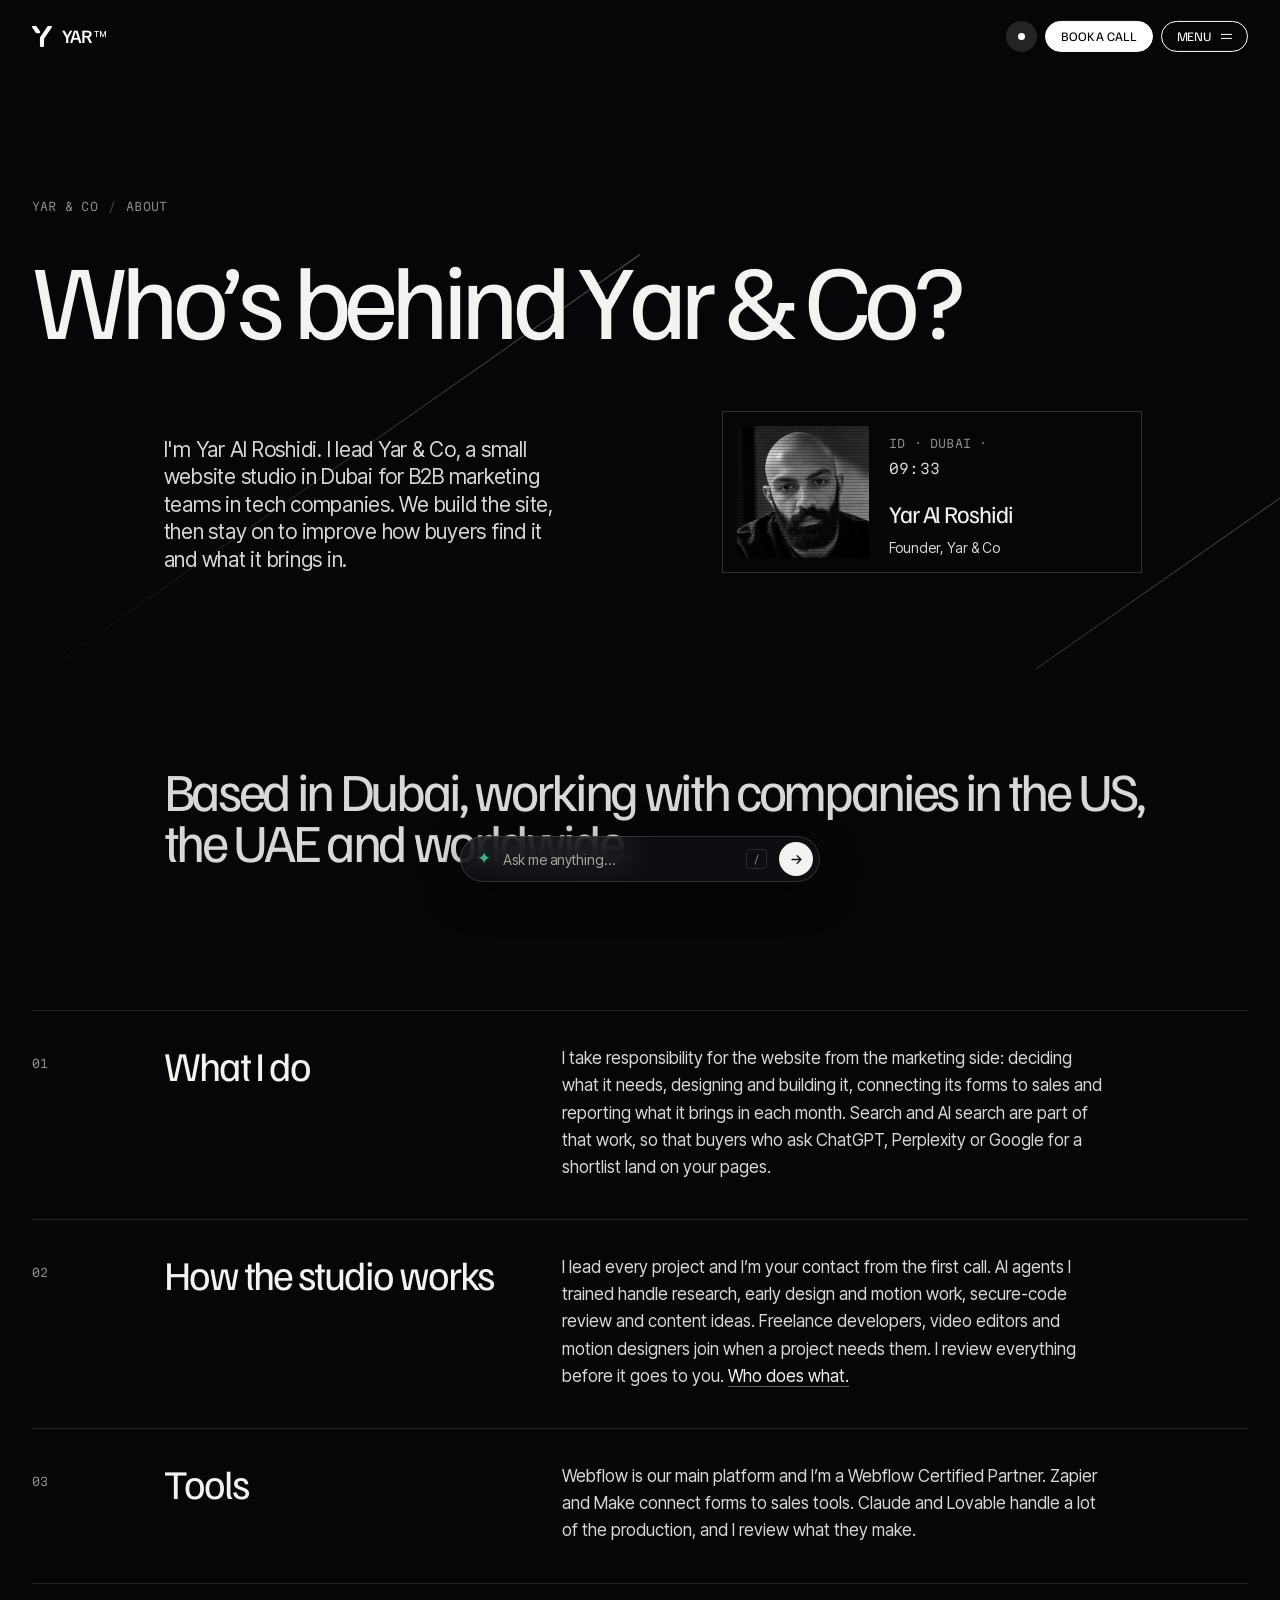
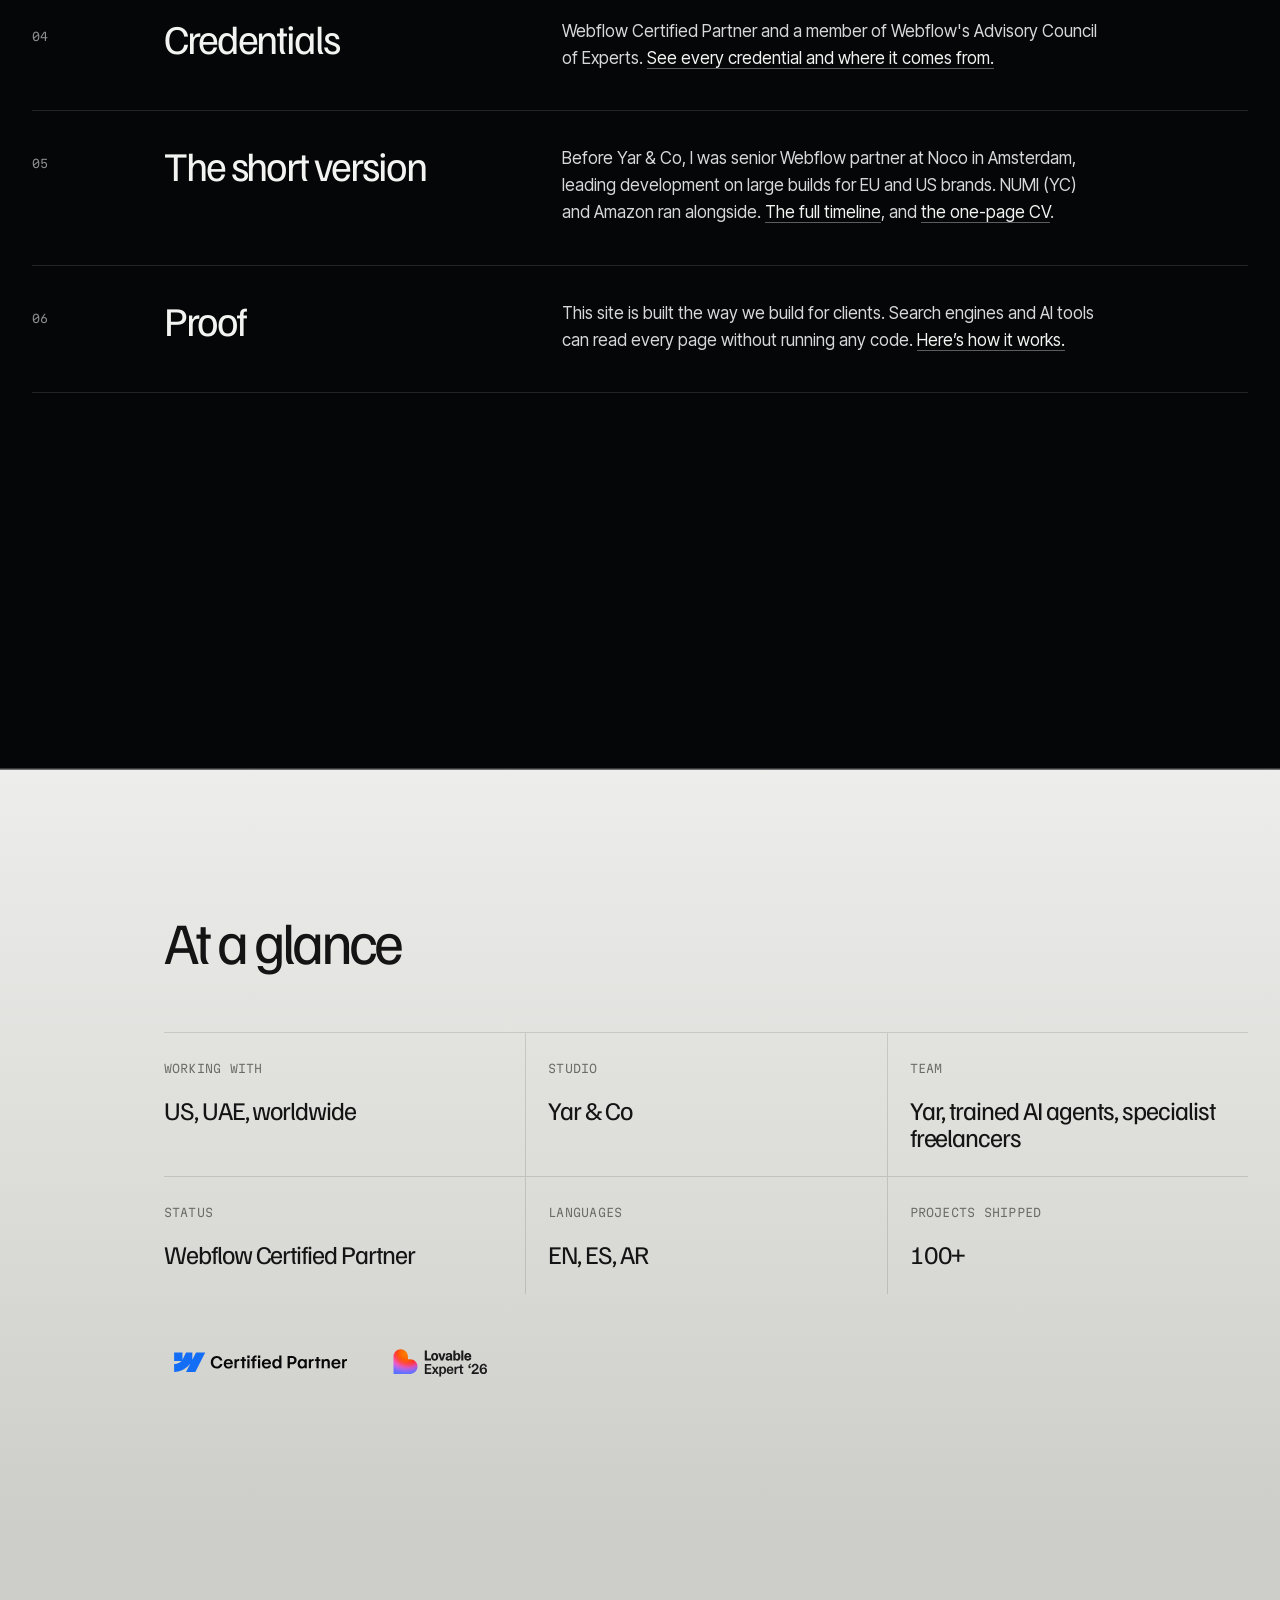
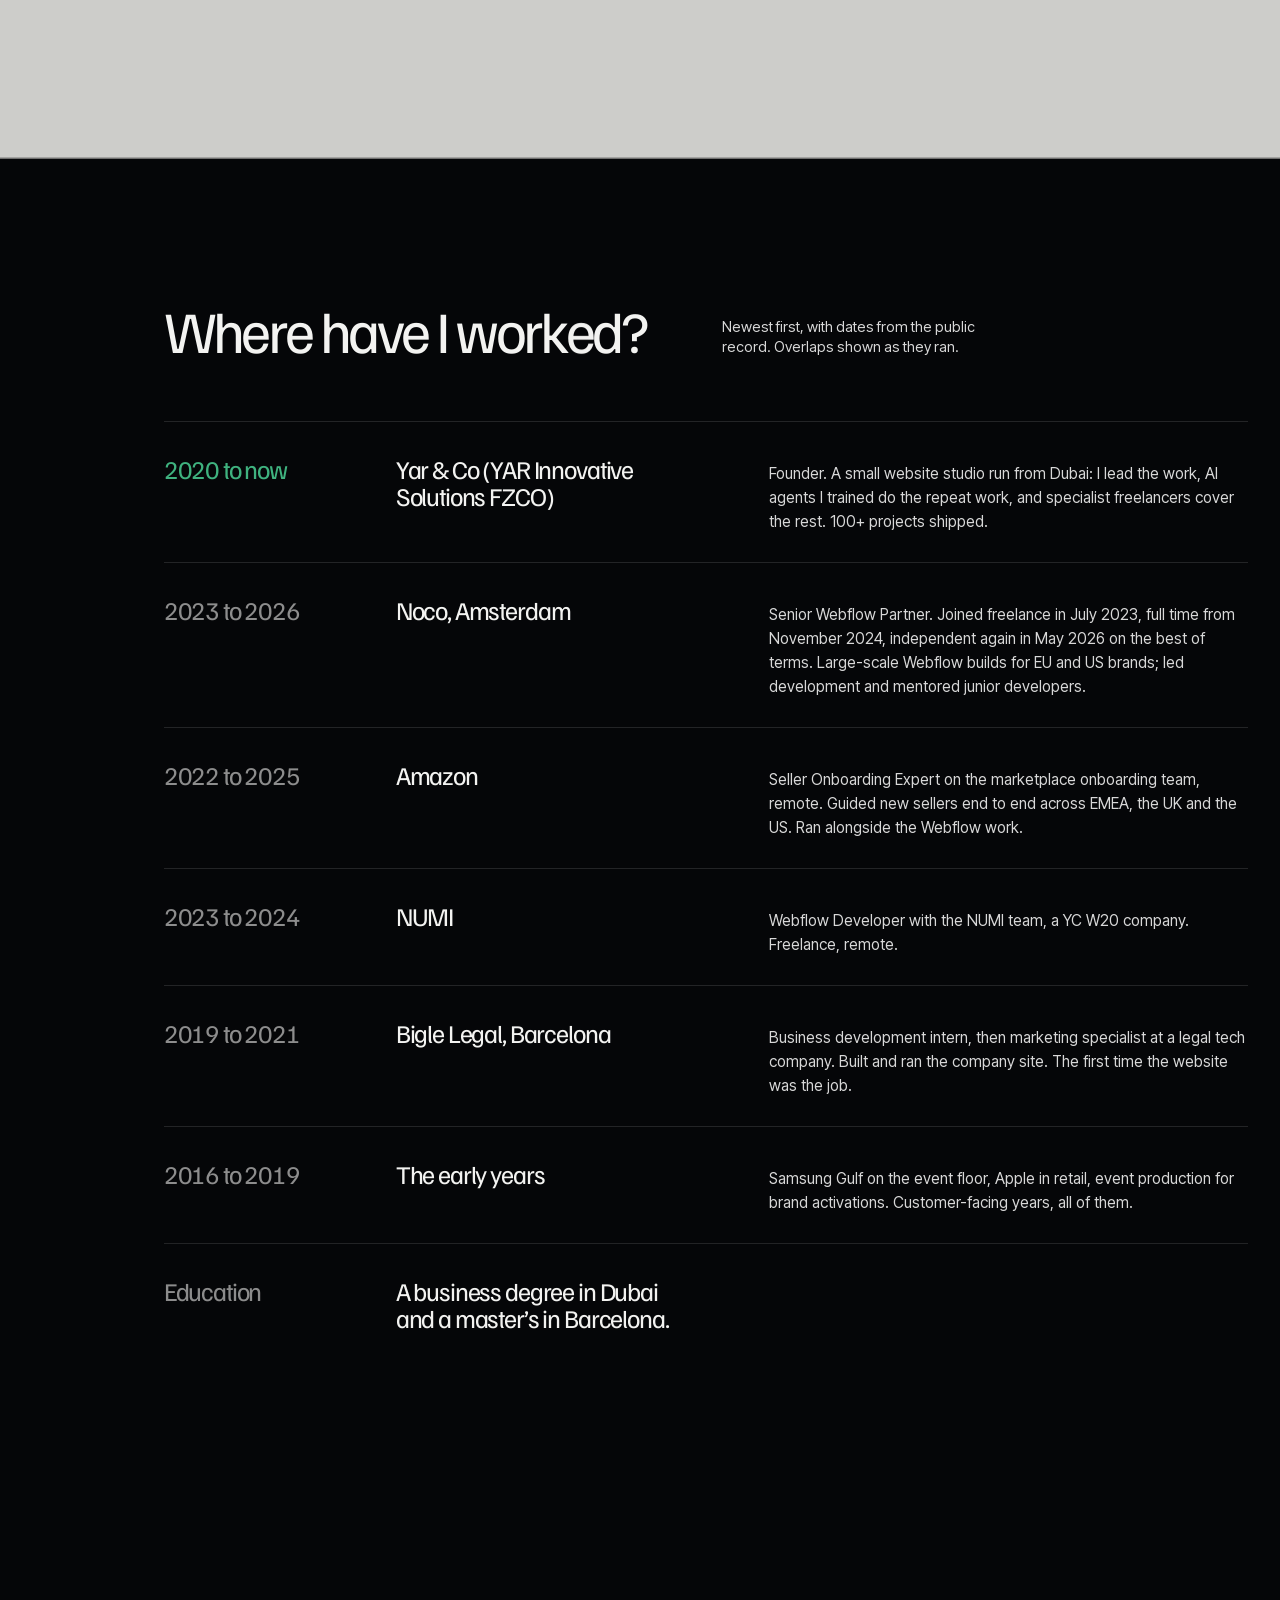
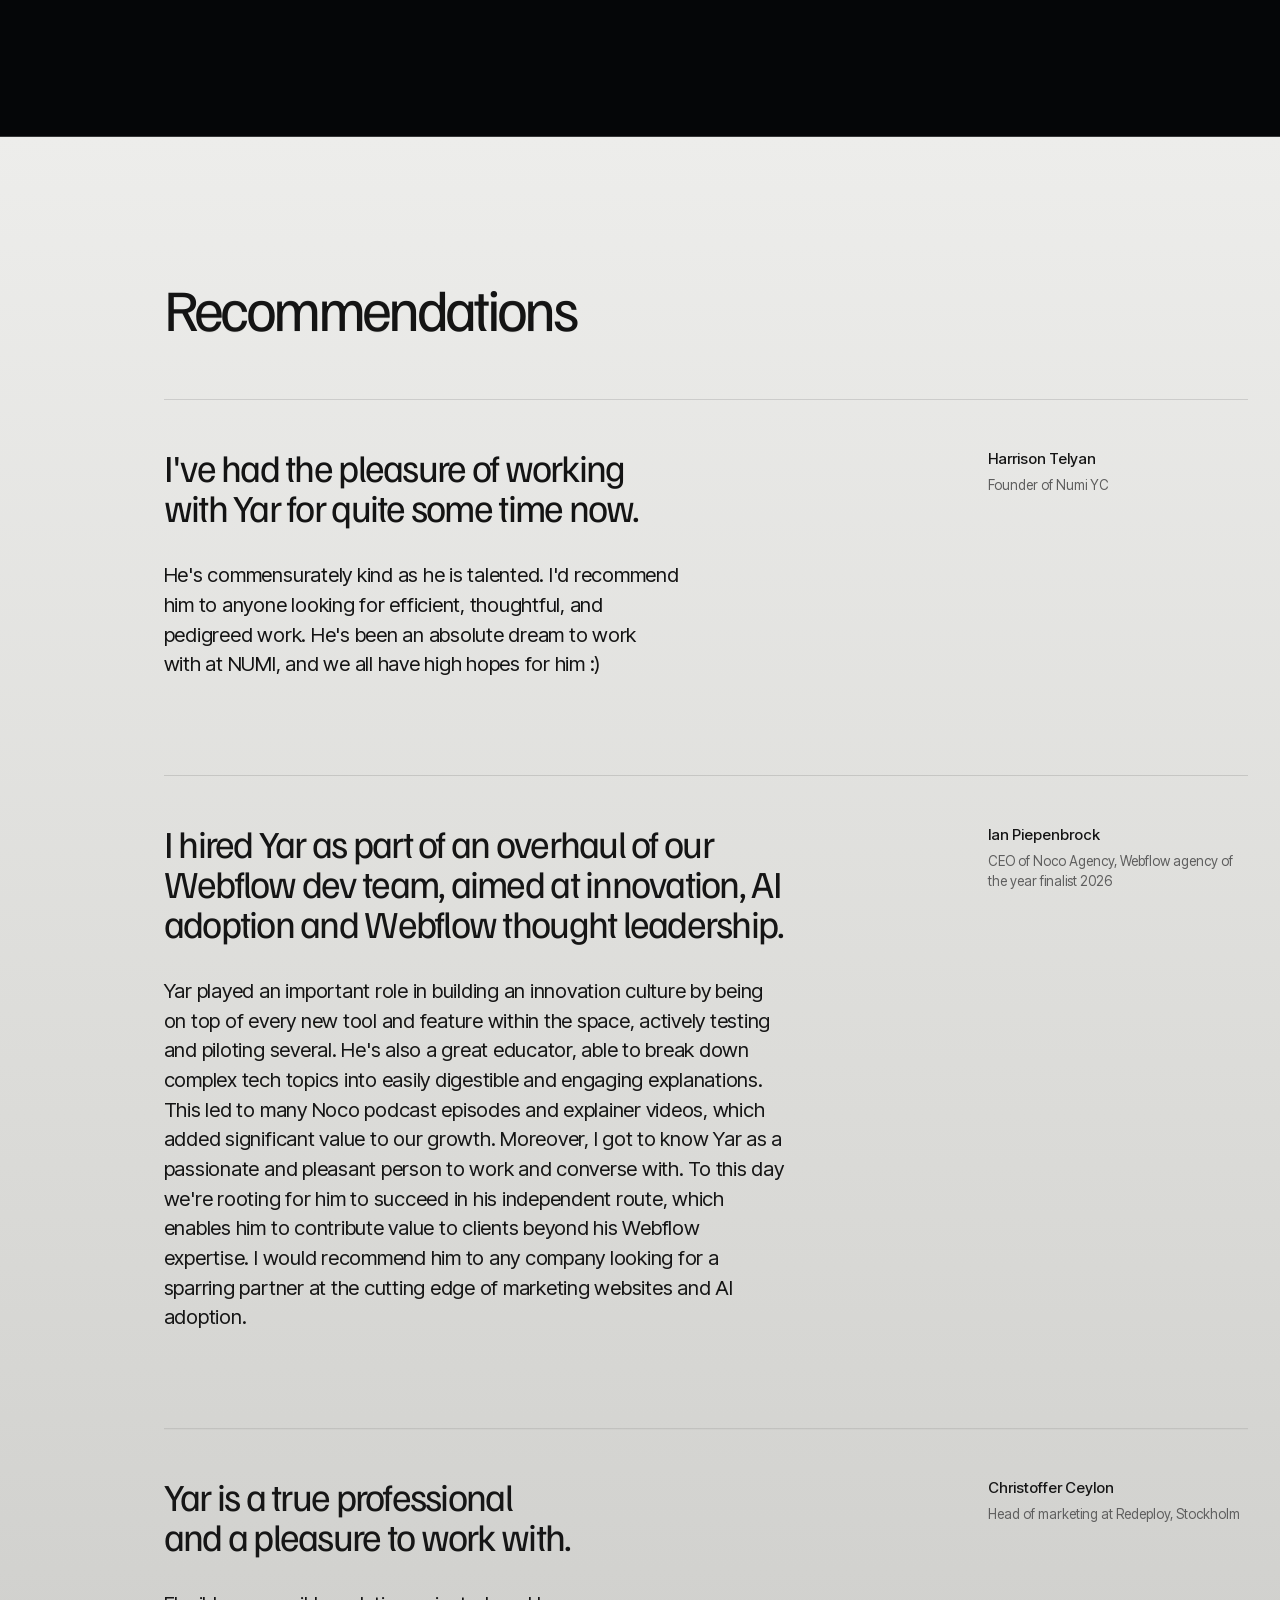
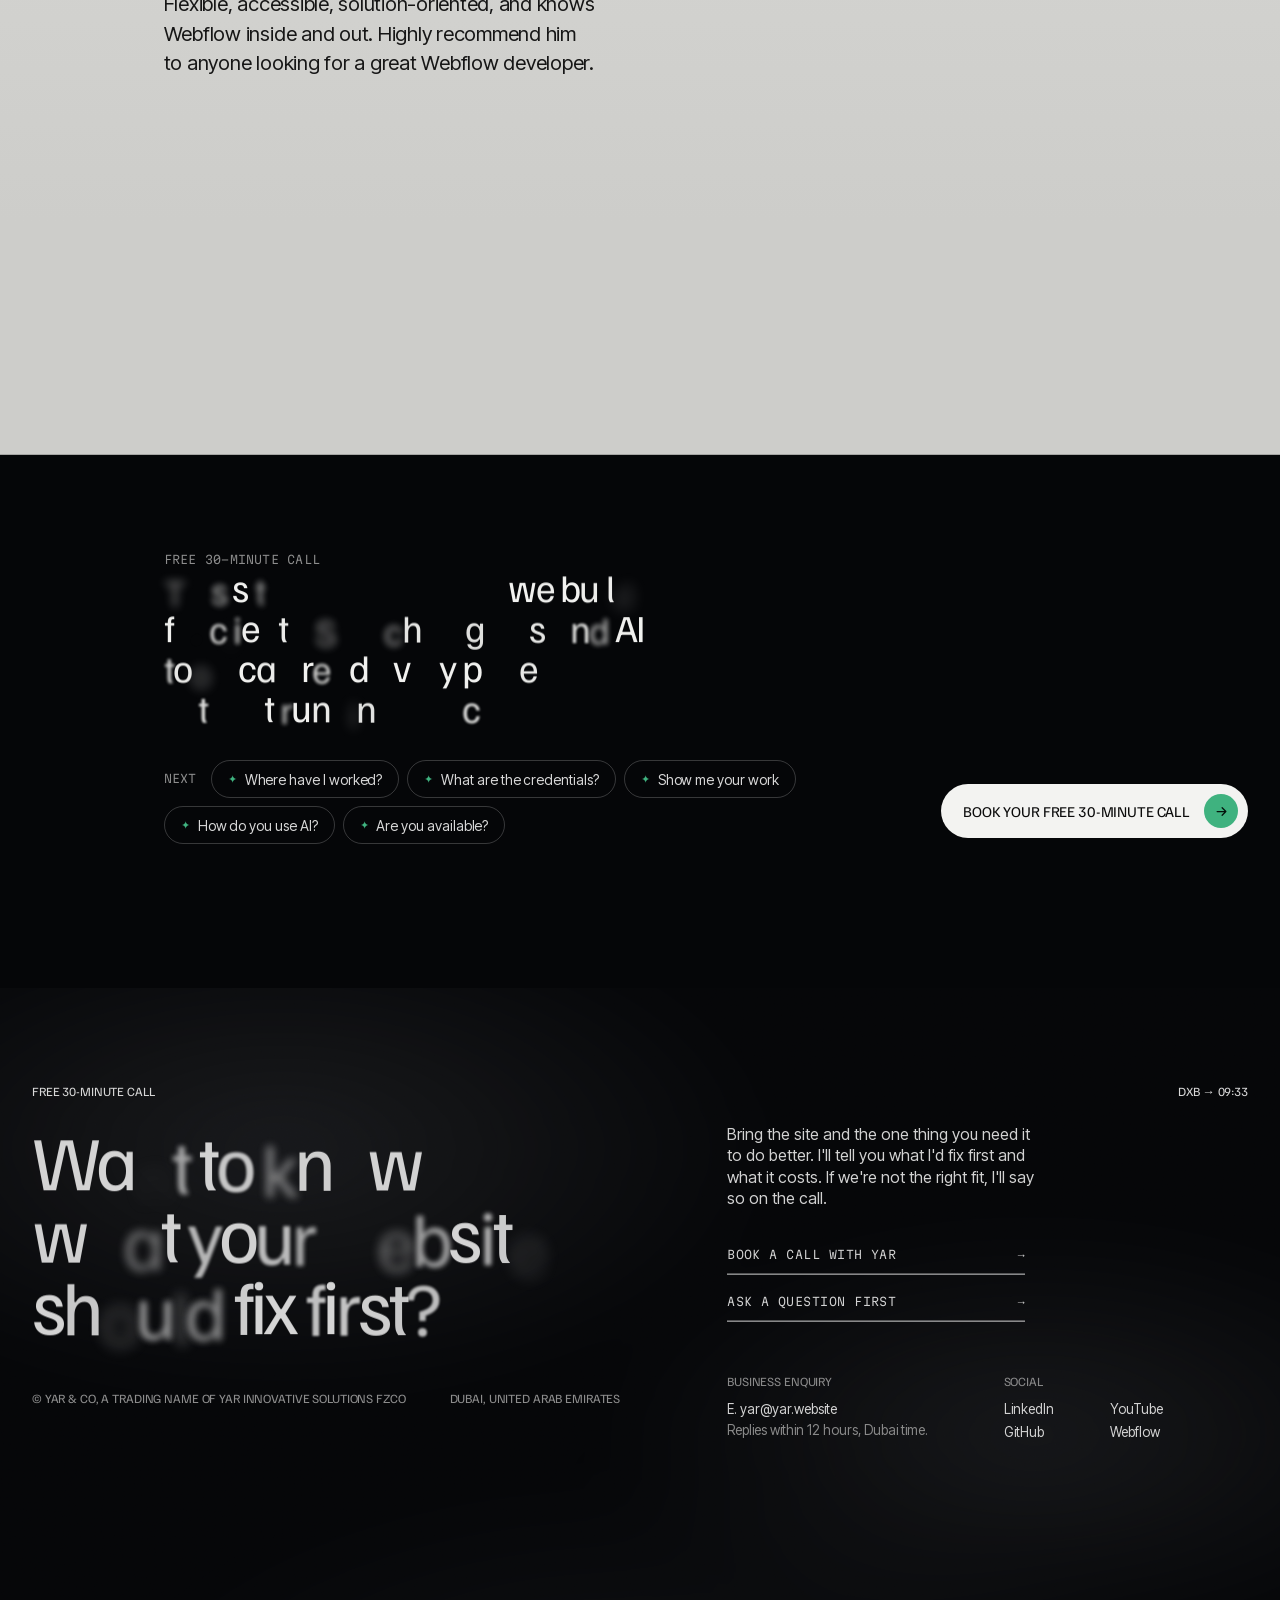
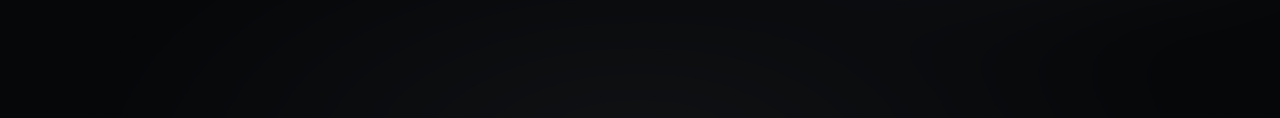
==== commit 73474c3e: "Wordmark: replace ® with a light ™ set to cap height" ====
--- a/about.html
+++ b/about.html
@@ -19,7 +19,7 @@
 <a class="sr" href="#main">Skip to content</a>
 <div class="cur" id="cur" aria-hidden="true"><div class="bars"><i></i><i></i><i></i><i></i><i></i><i></i><i></i><i></i><i></i><i></i></div><span class="cy"><svg viewBox="0 0 160 169" aria-hidden="true"><path d="M158.983 4.29278C159.729 5.6484 160.064 7.07933 159.99 8.58556C159.915 10.0918 159.43 11.4474 158.535 12.6524L96.5582 103.027V161.092C96.5582 163.201 95.7751 165.046 94.2089 166.628C92.6427 168.209 90.8155 169 88.7272 169H71.4988C69.2614 169 67.3596 168.209 65.7934 166.628C64.2271 165.046 63.444 163.201 63.444 161.092V94.8931C63.444 93.3868 63.9661 91.8806 65.0102 90.3743L124.75 3.38904C125.496 2.33467 126.428 1.50624 127.547 0.903743C128.666 0.301247 129.896 0 131.239 0H152.047C153.539 0 154.918 0.376559 156.186 1.12968C157.454 1.8828 158.386 2.93717 158.983 4.29278ZM64.7865 53.9987C64.1898 55.3543 63.2576 56.4087 61.9897 57.1618C60.7218 57.9149 59.342 58.2914 57.8504 58.2914H37.0422C34.3572 58.2914 32.1198 57.1618 30.3298 54.9024L1.24303 12.6524C0.49721 11.4474 0.0870118 10.0918 0.0124303 8.58556C-0.0621513 7.07933 0.198884 5.6484 0.795536 4.29278C1.39219 2.93717 2.32446 1.8828 3.59234 1.12968C4.86023 0.376559 6.23999 0 7.73162 0H28.7636C31.2994 0 33.4622 1.12968 35.2522 3.38904L64.339 45.639C65.0848 46.844 65.495 48.1996 65.5696 49.7059C65.6442 51.2121 65.3832 52.6431 64.7865 53.9987Z" fill="currentColor"/></svg></span><span class="cl">Yar &amp; Co · Dubai</span><span class="cl cr">About</span></div>
 <header class="hdr">
-  <a class="logo" href="https://yaroshidi.github.io/yar-trionn-preview/" aria-label="Yar &amp; Co, home"><svg viewBox="0 0 160 169" aria-hidden="true"><path d="M158.983 4.29278C159.729 5.6484 160.064 7.07933 159.99 8.58556C159.915 10.0918 159.43 11.4474 158.535 12.6524L96.5582 103.027V161.092C96.5582 163.201 95.7751 165.046 94.2089 166.628C92.6427 168.209 90.8155 169 88.7272 169H71.4988C69.2614 169 67.3596 168.209 65.7934 166.628C64.2271 165.046 63.444 163.201 63.444 161.092V94.8931C63.444 93.3868 63.9661 91.8806 65.0102 90.3743L124.75 3.38904C125.496 2.33467 126.428 1.50624 127.547 0.903743C128.666 0.301247 129.896 0 131.239 0H152.047C153.539 0 154.918 0.376559 156.186 1.12968C157.454 1.8828 158.386 2.93717 158.983 4.29278ZM64.7865 53.9987C64.1898 55.3543 63.2576 56.4087 61.9897 57.1618C60.7218 57.9149 59.342 58.2914 57.8504 58.2914H37.0422C34.3572 58.2914 32.1198 57.1618 30.3298 54.9024L1.24303 12.6524C0.49721 11.4474 0.0870118 10.0918 0.0124303 8.58556C-0.0621513 7.07933 0.198884 5.6484 0.795536 4.29278C1.39219 2.93717 2.32446 1.8828 3.59234 1.12968C4.86023 0.376559 6.23999 0 7.73162 0H28.7636C31.2994 0 33.4622 1.12968 35.2522 3.38904L64.339 45.639C65.0848 46.844 65.495 48.1996 65.5696 49.7059C65.6442 51.2121 65.3832 52.6431 64.7865 53.9987Z" fill="currentColor"/></svg>YAR<sup>®</sup></a>
+  <a class="logo" href="https://yaroshidi.github.io/yar-trionn-preview/" aria-label="Yar &amp; Co, home"><svg viewBox="0 0 160 169" aria-hidden="true"><path d="M158.983 4.29278C159.729 5.6484 160.064 7.07933 159.99 8.58556C159.915 10.0918 159.43 11.4474 158.535 12.6524L96.5582 103.027V161.092C96.5582 163.201 95.7751 165.046 94.2089 166.628C92.6427 168.209 90.8155 169 88.7272 169H71.4988C69.2614 169 67.3596 168.209 65.7934 166.628C64.2271 165.046 63.444 163.201 63.444 161.092V94.8931C63.444 93.3868 63.9661 91.8806 65.0102 90.3743L124.75 3.38904C125.496 2.33467 126.428 1.50624 127.547 0.903743C128.666 0.301247 129.896 0 131.239 0H152.047C153.539 0 154.918 0.376559 156.186 1.12968C157.454 1.8828 158.386 2.93717 158.983 4.29278ZM64.7865 53.9987C64.1898 55.3543 63.2576 56.4087 61.9897 57.1618C60.7218 57.9149 59.342 58.2914 57.8504 58.2914H37.0422C34.3572 58.2914 32.1198 57.1618 30.3298 54.9024L1.24303 12.6524C0.49721 11.4474 0.0870118 10.0918 0.0124303 8.58556C-0.0621513 7.07933 0.198884 5.6484 0.795536 4.29278C1.39219 2.93717 2.32446 1.8828 3.59234 1.12968C4.86023 0.376559 6.23999 0 7.73162 0H28.7636C31.2994 0 33.4622 1.12968 35.2522 3.38904L64.339 45.639C65.0848 46.844 65.495 48.1996 65.5696 49.7059C65.6442 51.2121 65.3832 52.6431 64.7865 53.9987Z" fill="currentColor"/></svg><span class="wm">YAR<span class="tm" aria-hidden="true">™</span></span></a>
   <div class="hdr-r">
     <span class="dotchip" title="Taking new projects" aria-hidden="true"><i></i></span>
     <a class="pill fill" href="https://cal.com/yaroshidi/discovery">Book a call</a>
--- a/assets/site.css
+++ b/assets/site.css
@@ -48,7 +48,10 @@
 .hdr>*{pointer-events:auto}
 .logo{display:flex;align-items:center;gap:10px;font-family:var(--f-display);font-size:19px;letter-spacing:-.04em;font-weight:500}
 .logo svg{width:20px;height:21px}
-.logo sup{font-size:9px;letter-spacing:0;margin-left:-6px;transform:translateY(-6px)}
+.logo .wm{white-space:nowrap}
+/* trademark: Inter Tight light; its glyph is pre-raised (26% of its em, top at cap height), so it is sized by visible height:
+   0.32em of the wordmark (about half the cap height). top drops the glyph top onto the wordmark cap height; line-height:0 keeps the line box. */
+.logo .tm{position:relative;top:.196em;margin-left:.082em;font-family:var(--f-body);font-weight:300;font-size:1.2228em;line-height:0;letter-spacing:-.01em;vertical-align:baseline;color:inherit;font-synthesis:none;pointer-events:none}
 .hdr-r{display:flex;gap:8px;align-items:center}
 .pill{height:31px;display:inline-flex;align-items:center;gap:10px;padding:0 15px;border-radius:999px;font-family:var(--f-display);font-size:13px;letter-spacing:-.01em;text-transform:uppercase;border:1px solid currentColor;transition:background .45s var(--ease),color .45s var(--ease),border-color .45s var(--ease),transform .3s var(--ease)}
 @media (hover:hover){.pill:hover{background:rgba(255,255,255,.12)}}
